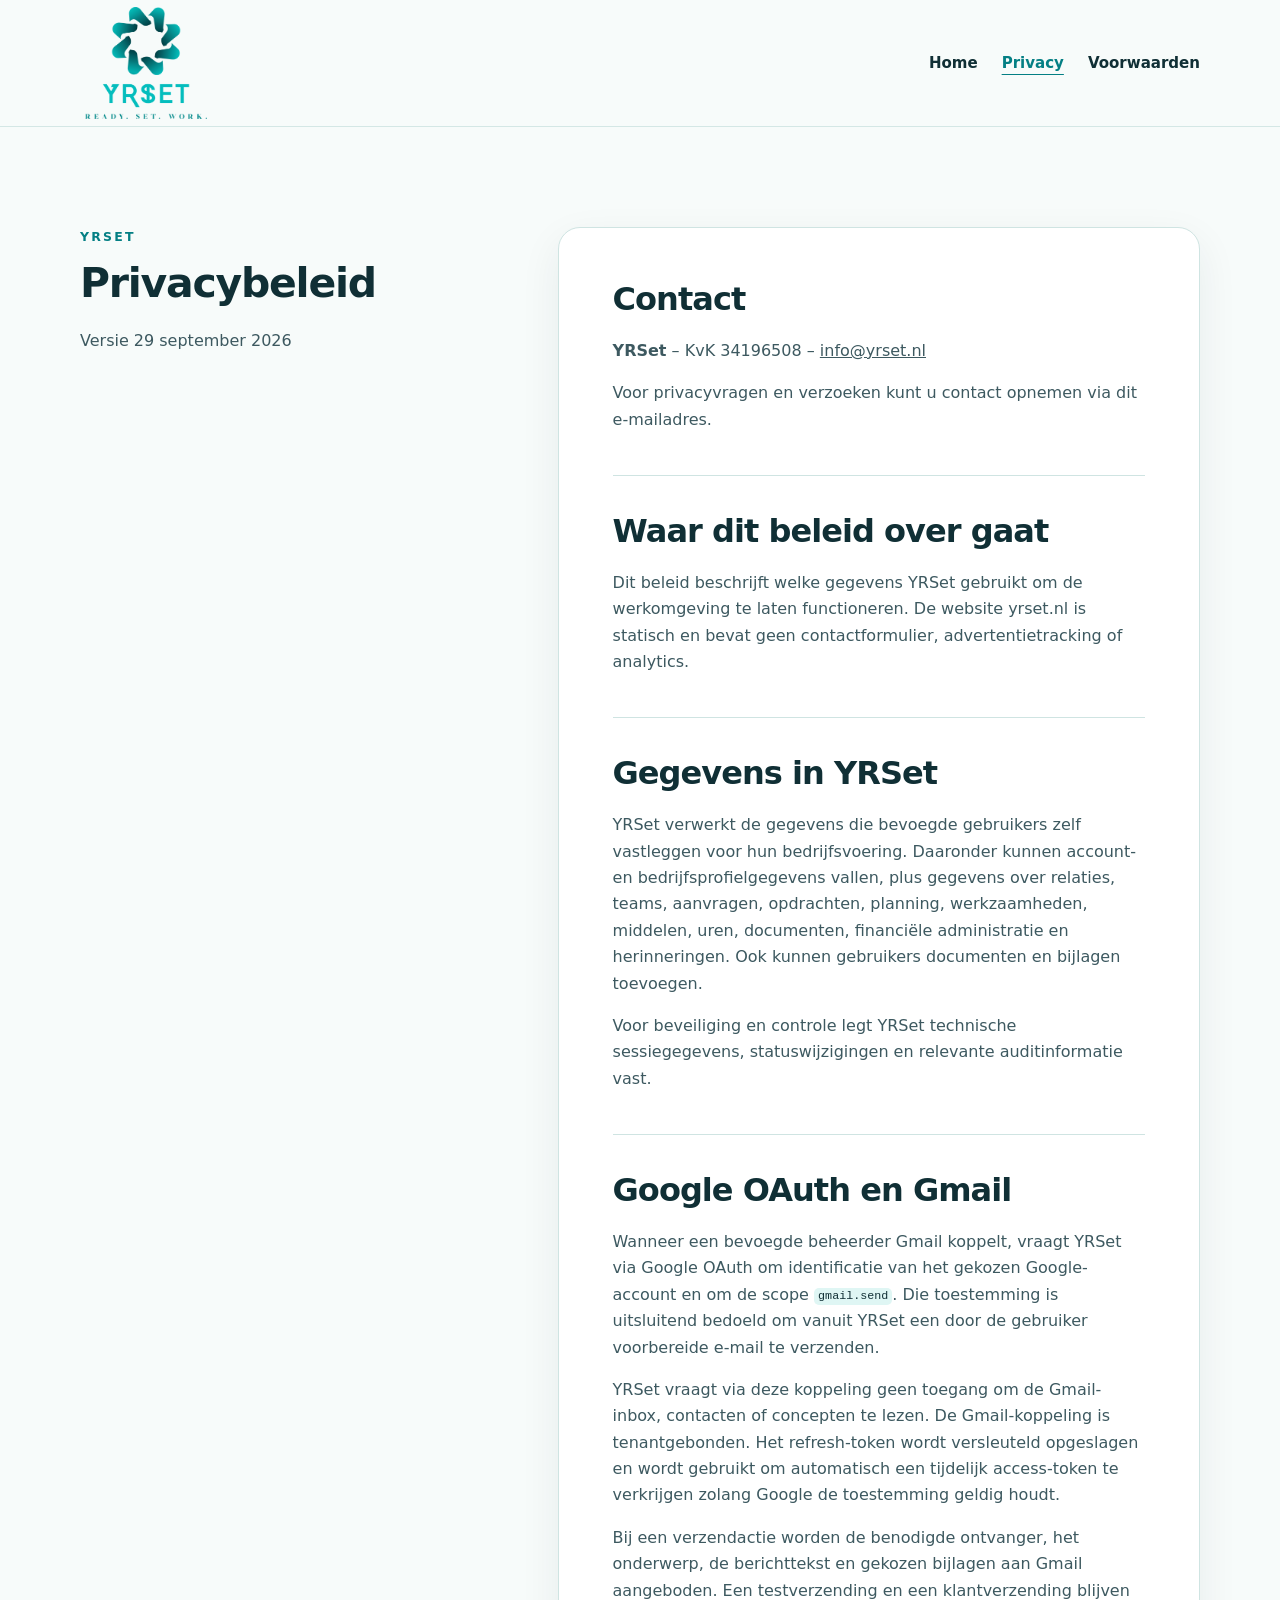
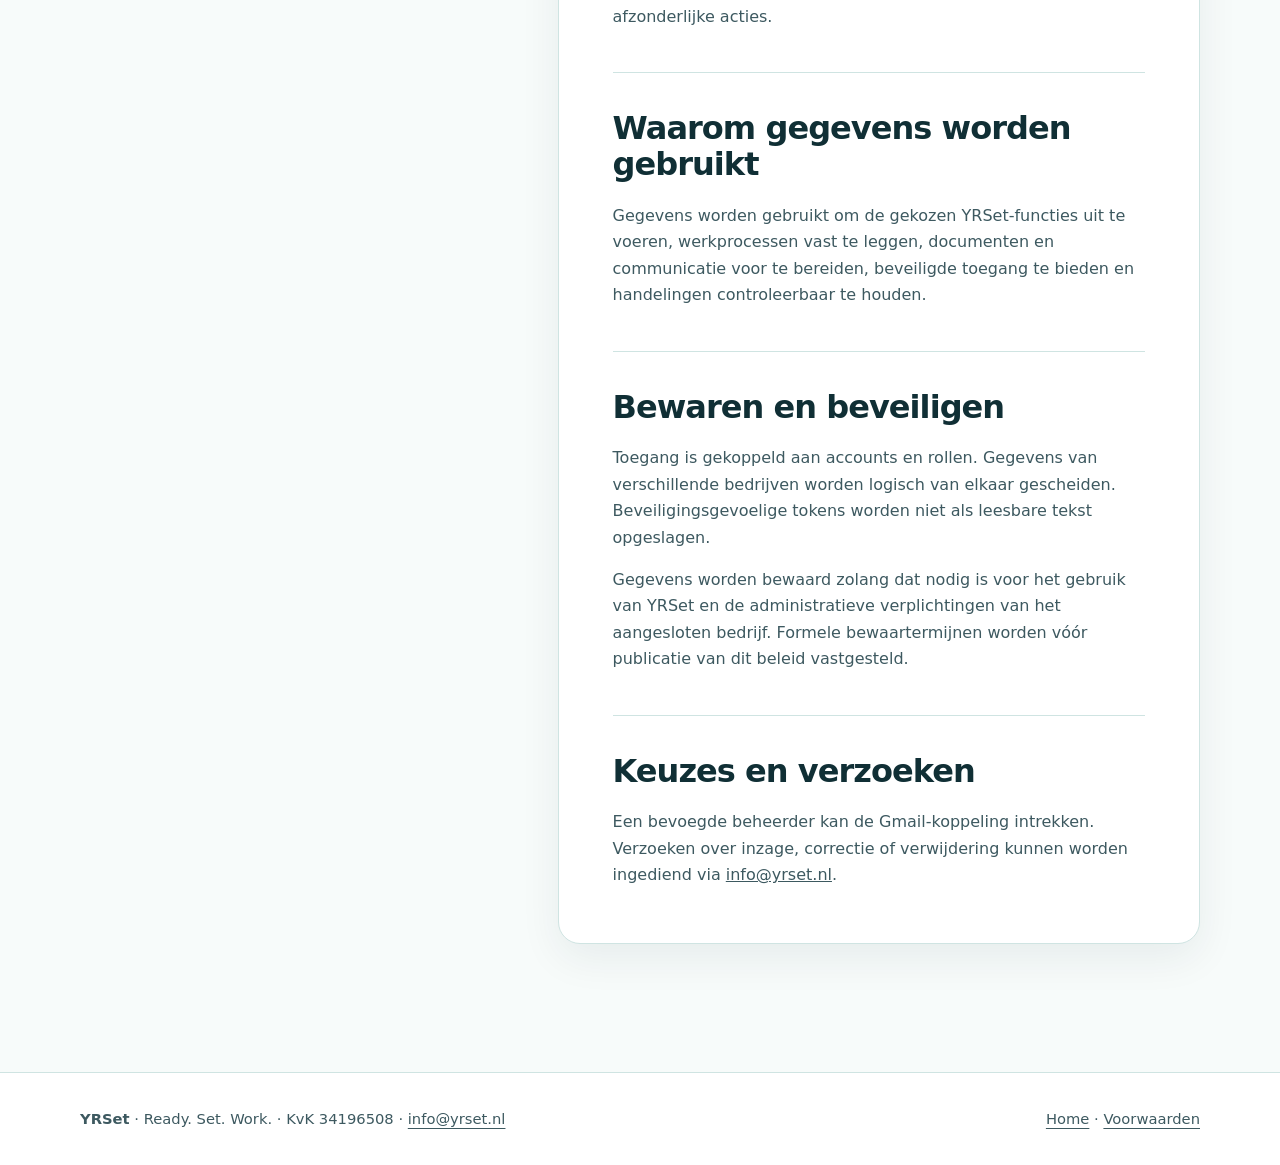
==== privacy/index.html @ c2c54ba5 "Finalize public YRSet branding" ====
<!doctype html>
<html lang="nl">
<head>
  <meta charset="utf-8">
  <meta name="viewport" content="width=device-width, initial-scale=1">
  <meta name="description" content="Privacybeleid voor YRSet, inclusief Google OAuth en Gmail.">
  <title>Privacy · YRSet</title>
  <link rel="stylesheet" href="../style.css?v=20260929-2">
</head>
<body>
  <a class="skip-link" href="#inhoud">Naar de inhoud</a>
  <header class="site-header">
    <div class="shell nav-wrap">
      <a class="brand" href="../" aria-label="YRSet home">
        <img src="../yrset-logo.png?v=20260929-2" alt="YRSet — Ready. Set. Work.">
      </a>
      <nav aria-label="Hoofdnavigatie">
        <a href="../">Home</a>
        <a aria-current="page" href="./">Privacy</a>
        <a href="../voorwaarden/">Voorwaarden</a>
      </nav>
    </div>
  </header>

  <main id="inhoud" class="legal-main">
    <div class="shell legal-layout">
      <aside class="legal-aside">
        <p class="eyebrow">YRSet</p>
        <h1>Privacybeleid</h1>
        <p class="muted">Versie 29 september 2026</p>
      </aside>
      <article class="legal-copy">
        <section>
          <h2>Contact</h2>
          <p><strong>YRSet</strong> – KvK 34196508 – <a href="mailto:info@yrset.nl">info@yrset.nl</a></p>
          <p>Voor privacyvragen en verzoeken kunt u contact opnemen via dit e-mailadres.</p>
        </section>
        <section>
          <h2>Waar dit beleid over gaat</h2>
          <p>Dit beleid beschrijft welke gegevens YRSet gebruikt om de werkomgeving te laten functioneren. De website yrset.nl is statisch en bevat geen contactformulier, advertentietracking of analytics.</p>
        </section>
        <section>
          <h2>Gegevens in YRSet</h2>
          <p>YRSet verwerkt de gegevens die bevoegde gebruikers zelf vastleggen voor hun bedrijfsvoering. Daaronder kunnen account- en bedrijfsprofielgegevens vallen, plus gegevens over relaties, teams, aanvragen, opdrachten, planning, werkzaamheden, middelen, uren, documenten, financiële administratie en herinneringen. Ook kunnen gebruikers documenten en bijlagen toevoegen.</p>
          <p>Voor beveiliging en controle legt YRSet technische sessiegegevens, statuswijzigingen en relevante auditinformatie vast.</p>
        </section>
        <section>
          <h2>Google OAuth en Gmail</h2>
          <p>Wanneer een bevoegde beheerder Gmail koppelt, vraagt YRSet via Google OAuth om identificatie van het gekozen Google-account en om de scope <code>gmail.send</code>. Die toestemming is uitsluitend bedoeld om vanuit YRSet een door de gebruiker voorbereide e-mail te verzenden.</p>
          <p>YRSet vraagt via deze koppeling geen toegang om de Gmail-inbox, contacten of concepten te lezen. De Gmail-koppeling is tenantgebonden. Het refresh-token wordt versleuteld opgeslagen en wordt gebruikt om automatisch een tijdelijk access-token te verkrijgen zolang Google de toestemming geldig houdt.</p>
          <p>Bij een verzendactie worden de benodigde ontvanger, het onderwerp, de berichttekst en gekozen bijlagen aan Gmail aangeboden. Een testverzending en een klantverzending blijven afzonderlijke acties.</p>
        </section>
        <section>
          <h2>Waarom gegevens worden gebruikt</h2>
          <p>Gegevens worden gebruikt om de gekozen YRSet-functies uit te voeren, werkprocessen vast te leggen, documenten en communicatie voor te bereiden, beveiligde toegang te bieden en handelingen controleerbaar te houden.</p>
        </section>
        <section>
          <h2>Bewaren en beveiligen</h2>
          <p>Toegang is gekoppeld aan accounts en rollen. Gegevens van verschillende bedrijven worden logisch van elkaar gescheiden. Beveiligingsgevoelige tokens worden niet als leesbare tekst opgeslagen.</p>
          <p>Gegevens worden bewaard zolang dat nodig is voor het gebruik van YRSet en de administratieve verplichtingen van het aangesloten bedrijf. Formele bewaartermijnen worden vóór publicatie van dit beleid vastgesteld.</p>
        </section>
        <section>
          <h2>Keuzes en verzoeken</h2>
          <p>Een bevoegde beheerder kan de Gmail-koppeling intrekken. Verzoeken over inzage, correctie of verwijdering kunnen worden ingediend via <a href="mailto:info@yrset.nl">info@yrset.nl</a>.</p>
        </section>
      </article>
    </div>
  </main>

  <footer>
    <div class="shell footer-wrap">
      <p><strong>YRSet</strong> · Ready. Set. Work. · KvK 34196508 · <a href="mailto:info@yrset.nl">info@yrset.nl</a></p>
      <p><a href="../">Home</a> · <a href="../voorwaarden/">Voorwaarden</a></p>
    </div>
  </footer>
</body>
</html>
---- style.css ----
:root {
  --ink: #102f35;
  --ink-soft: #3d5960;
  --paper: #f7fbfa;
  --surface: #ffffff;
  --teal: #09aeb2;
  --teal-dark: #047f84;
  --teal-pale: #dff6f4;
  --line: #cfe4e2;
  --shadow: 0 18px 50px rgba(16, 47, 53, 0.12);
  --radius: 22px;
}

* { box-sizing: border-box; }
html { scroll-behavior: smooth; }
body {
  margin: 0;
  color: var(--ink);
  background: var(--paper);
  font-family: Inter, ui-sans-serif, system-ui, -apple-system, BlinkMacSystemFont, "Segoe UI", sans-serif;
  line-height: 1.65;
  overflow-x: clip;
}
a { color: inherit; }
img { display: block; max-width: 100%; }
.shell { width: min(1120px, calc(100% - 40px)); margin: 0 auto; }
.skip-link { position: fixed; left: 16px; top: -80px; z-index: 100; padding: 10px 14px; background: var(--ink); color: #fff; border-radius: 8px; }
.skip-link:focus { top: 16px; }

.site-header { position: sticky; top: 0; z-index: 20; background: rgba(247, 251, 250, 0.94); border-bottom: 1px solid rgba(207, 228, 226, 0.85); backdrop-filter: blur(14px); }
.nav-wrap { min-height: 126px; display: flex; align-items: center; justify-content: space-between; gap: 28px; }
.brand { display: inline-flex; align-items: center; width: 132px; min-width: 132px; padding: 7px 0; text-decoration: none; }
.brand img { width: 100%; height: 112px; object-fit: contain; }
nav { display: flex; align-items: center; gap: 24px; font-size: 0.94rem; font-weight: 700; }
nav a { text-decoration: none; text-underline-offset: 6px; }
nav a:hover, nav a:focus-visible, nav a[aria-current="page"] { color: var(--teal-dark); text-decoration: underline; }

.hero { position: relative; overflow: hidden; padding: clamp(72px, 10vw, 132px) 0; background: linear-gradient(135deg, #eef9f7 0%, #f7fbfa 55%, #dff6f4 100%); }
.hero::after { content: ""; position: absolute; width: 420px; height: 420px; right: -160px; top: -180px; border: 1px solid rgba(9, 174, 178, 0.3); border-radius: 50%; box-shadow: 0 0 0 70px rgba(9, 174, 178, 0.035), 0 0 0 140px rgba(9, 174, 178, 0.025); }
.hero-grid { position: relative; z-index: 1; display: grid; grid-template-columns: minmax(0, 1.2fr) minmax(300px, 0.8fr); align-items: center; gap: clamp(38px, 7vw, 86px); }
.eyebrow { margin: 0 0 14px; color: var(--teal-dark); font-size: 0.78rem; font-weight: 800; letter-spacing: 0.18em; text-transform: uppercase; }
h1, h2, h3 { margin-top: 0; line-height: 1.12; letter-spacing: -0.03em; overflow-wrap: break-word; hyphens: auto; }
h1 { margin-bottom: 24px; font-size: clamp(3rem, 8vw, 6.8rem); }
.hero h1 { margin-bottom: 4px; font-size: clamp(5rem, 12vw, 9rem); letter-spacing: -0.055em; }
.hero-slogan { margin: 0 0 26px; color: var(--teal-dark); font-size: clamp(1.2rem, 2.2vw, 1.7rem); font-weight: 800; letter-spacing: 0.08em; }
h2 { margin-bottom: 20px; font-size: clamp(2rem, 4vw, 3.4rem); }
h3 { margin-bottom: 12px; font-size: 1.35rem; }
.lead { max-width: 700px; margin: 0 0 34px; color: var(--ink-soft); font-size: clamp(1.18rem, 2vw, 1.5rem); }
.button { display: inline-flex; align-items: center; justify-content: center; min-height: 48px; padding: 0 22px; color: #fff; background: var(--ink); border-radius: 999px; font-weight: 800; text-decoration: none; box-shadow: 0 10px 24px rgba(16, 47, 53, 0.16); }
.button:hover, .button:focus-visible { background: var(--teal-dark); }
.hero-card { padding: clamp(28px, 5vw, 44px); background: rgba(255,255,255,0.88); border: 1px solid rgba(255,255,255,0.92); border-radius: var(--radius); box-shadow: var(--shadow); }
.hero-card p:last-child { margin-bottom: 0; color: var(--ink-soft); }
.status-dot { display: block; width: 14px; height: 14px; margin-bottom: 34px; background: var(--teal); border-radius: 50%; box-shadow: 0 0 0 9px var(--teal-pale); }
.card-kicker { margin: 0 0 12px; color: var(--ink); font-weight: 800; font-size: 1.15rem; }

.section { padding: clamp(76px, 10vw, 128px) 0; }
.section-intro { max-width: 760px; margin: -4px 0 42px; color: var(--ink-soft); font-size: 1.16rem; }
.feature-grid { display: grid; grid-template-columns: repeat(3, minmax(0, 1fr)); gap: 20px; }
.feature-card { padding: 30px; background: var(--surface); border: 1px solid var(--line); border-radius: 18px; }
.feature-card p { margin-bottom: 0; color: var(--ink-soft); }
.section-accent { background: var(--ink); color: #fff; }
.section-accent .eyebrow { color: #63e0de; }
.policy-grid { display: grid; grid-template-columns: minmax(0, 1fr) minmax(300px, 0.75fr); gap: clamp(34px, 7vw, 86px); align-items: center; }
.section-accent article p:last-child { color: #bdd0d2; }
.policy-links { display: grid; gap: 12px; }
.policy-link { display: flex; justify-content: space-between; gap: 20px; padding: 20px 22px; border: 1px solid rgba(255,255,255,0.2); border-radius: 14px; font-weight: 800; text-decoration: none; }
.policy-link:hover, .policy-link:focus-visible { border-color: #63e0de; background: rgba(99,224,222,0.08); }
.company-info { padding-top: clamp(58px, 8vw, 92px); padding-bottom: clamp(58px, 8vw, 92px); }
.company-info-card { display: grid; grid-template-columns: minmax(220px, 0.42fr) minmax(0, 1fr); gap: clamp(28px, 6vw, 74px); padding: clamp(28px, 5vw, 52px); background: var(--surface); border: 1px solid var(--line); border-radius: var(--radius); box-shadow: 0 14px 42px rgba(16, 47, 53, 0.07); }
.company-info-card h2 { margin-bottom: 0; }
.company-info-card p { margin-top: 0; color: var(--ink-soft); }
.company-info-card p:last-child { margin-bottom: 0; }
.company-info-card a { color: var(--teal-dark); font-weight: 800; text-underline-offset: 4px; }

.legal-main { padding: clamp(56px, 8vw, 100px) 0 clamp(80px, 10vw, 130px); }
.legal-layout { display: grid; grid-template-columns: minmax(330px, 0.65fr) minmax(0, 1fr); gap: clamp(36px, 5vw, 60px); align-items: start; }
.legal-layout > * { min-width: 0; }
.legal-aside { position: sticky; top: 122px; }
.legal-aside h1 { max-width: 100%; font-size: clamp(2.25rem, 3.2vw, 3.1rem); line-height: 1.04; overflow-wrap: anywhere; }
.legal-title--long span { display: block; }
.muted { color: var(--ink-soft); }
.legal-copy { min-width: 0; padding: clamp(28px, 5vw, 54px); background: var(--surface); border: 1px solid var(--line); border-radius: var(--radius); box-shadow: 0 14px 42px rgba(16, 47, 53, 0.07); }
.legal-copy section + section { margin-top: 42px; padding-top: 38px; border-top: 1px solid var(--line); }
.legal-copy h2 { font-size: clamp(1.45rem, 3vw, 2rem); }
.legal-copy p { color: var(--ink-soft); }
.legal-copy p:last-child { margin-bottom: 0; }
code { padding: 0.12em 0.35em; color: var(--ink); background: var(--teal-pale); border-radius: 5px; font-size: 0.9em; }

footer { padding: 34px 0; color: var(--ink-soft); background: var(--surface); border-top: 1px solid var(--line); }
.footer-wrap { display: flex; justify-content: space-between; gap: 20px; font-size: 0.92rem; }
.footer-wrap > * { min-width: 0; overflow-wrap: anywhere; }
.footer-wrap p { margin: 0; }
.footer-wrap a { text-underline-offset: 4px; }

@media (max-width: 760px) {
  .shell { width: min(1120px, calc(100% - 28px)); }
  .nav-wrap { min-height: 104px; gap: 14px; }
  .brand { width: 106px; min-width: 106px; padding: 5px 0; }
  .brand img { height: 90px; }
  nav { gap: 12px; font-size: 0.82rem; }
  .hero-grid, .feature-grid, .policy-grid, .company-info-card, .legal-layout { grid-template-columns: 1fr; }
  .hero { padding-top: 58px; }
  .hero h1 { font-size: clamp(4.25rem, 20vw, 6rem); }
  .hero-slogan { margin-bottom: 22px; font-size: 1.1rem; }
  .hero-card { padding: 28px; }
  .legal-aside { position: static; }
  .legal-aside h1 { font-size: clamp(2.15rem, 11vw, 3rem); }
  .legal-copy { padding: 25px 20px; }
  .footer-wrap { flex-direction: column; }
}

@media (max-width: 430px) {
  .nav-wrap { align-items: flex-start; padding: 12px 0; }
  nav { flex-wrap: wrap; justify-content: flex-end; row-gap: 4px; }
  nav a:first-child { width: 100%; text-align: right; }
}

@media (prefers-reduced-motion: reduce) {
  html { scroll-behavior: auto; }
}
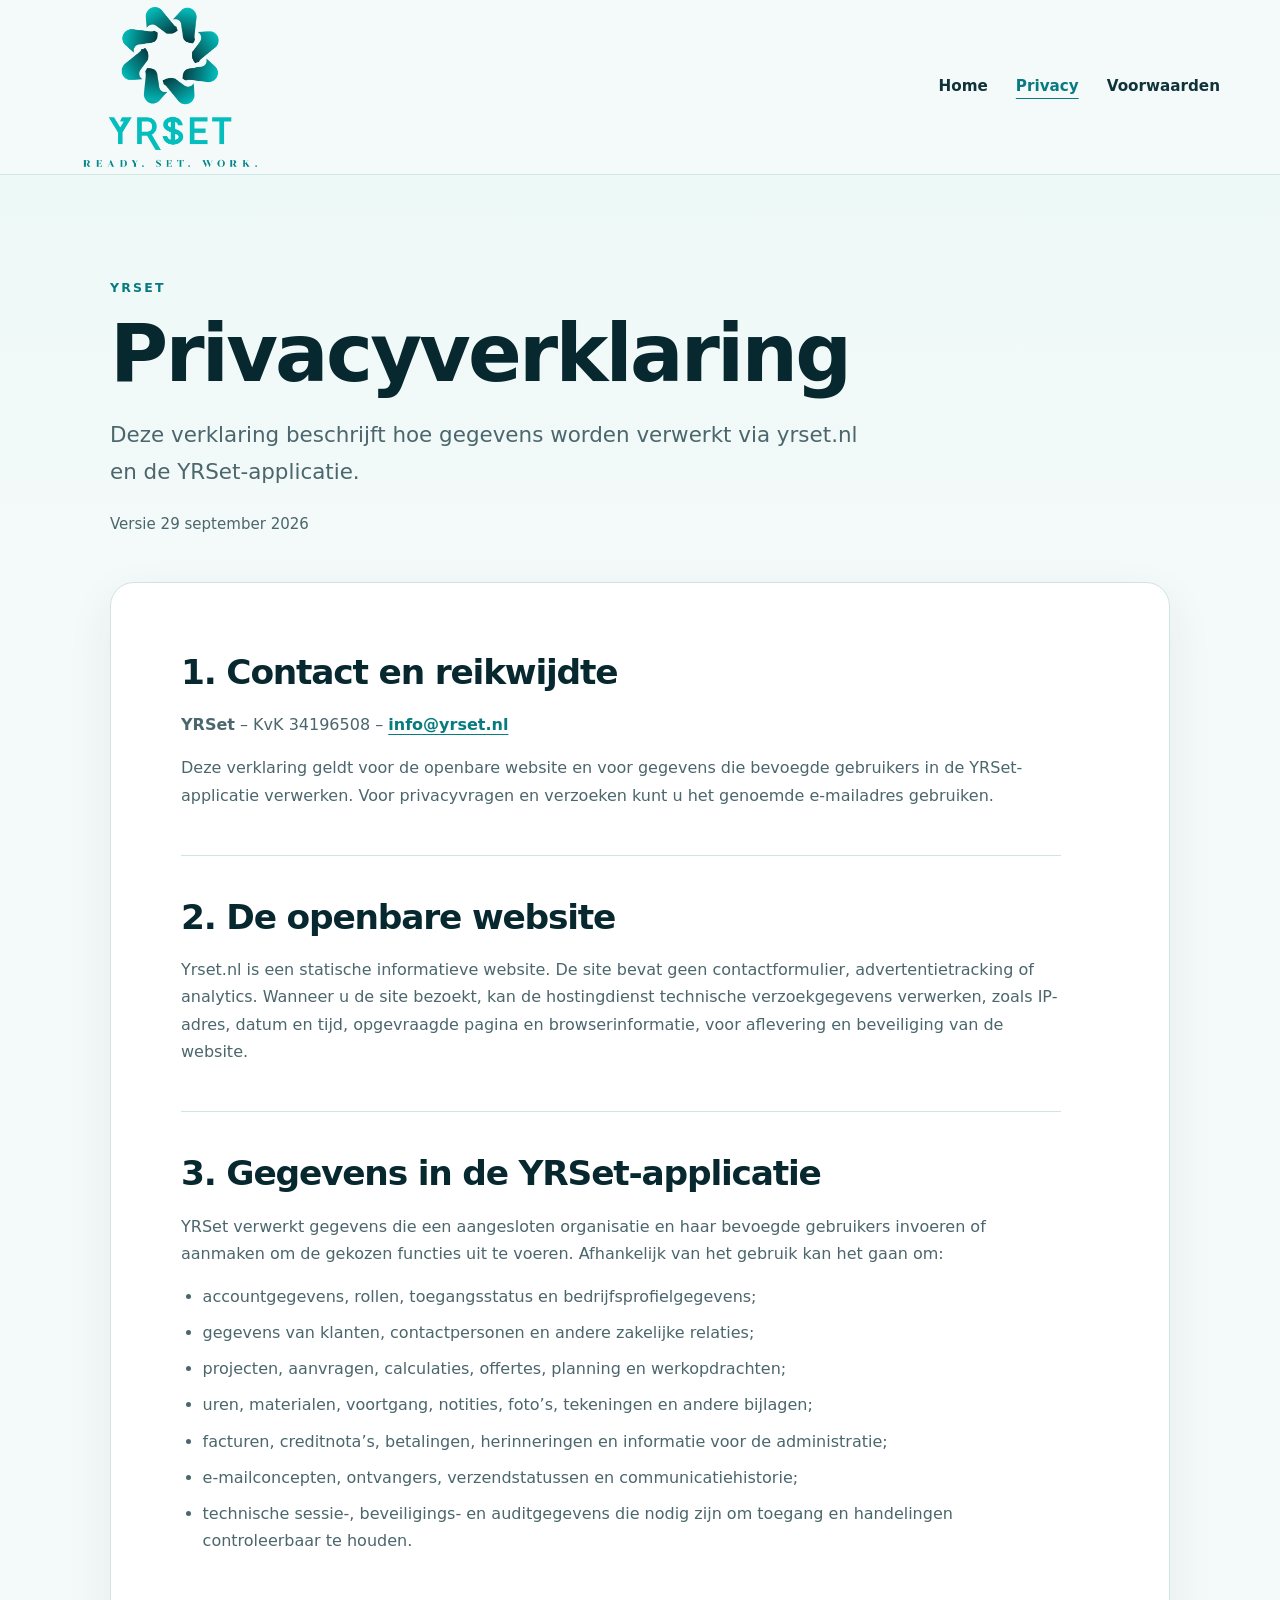
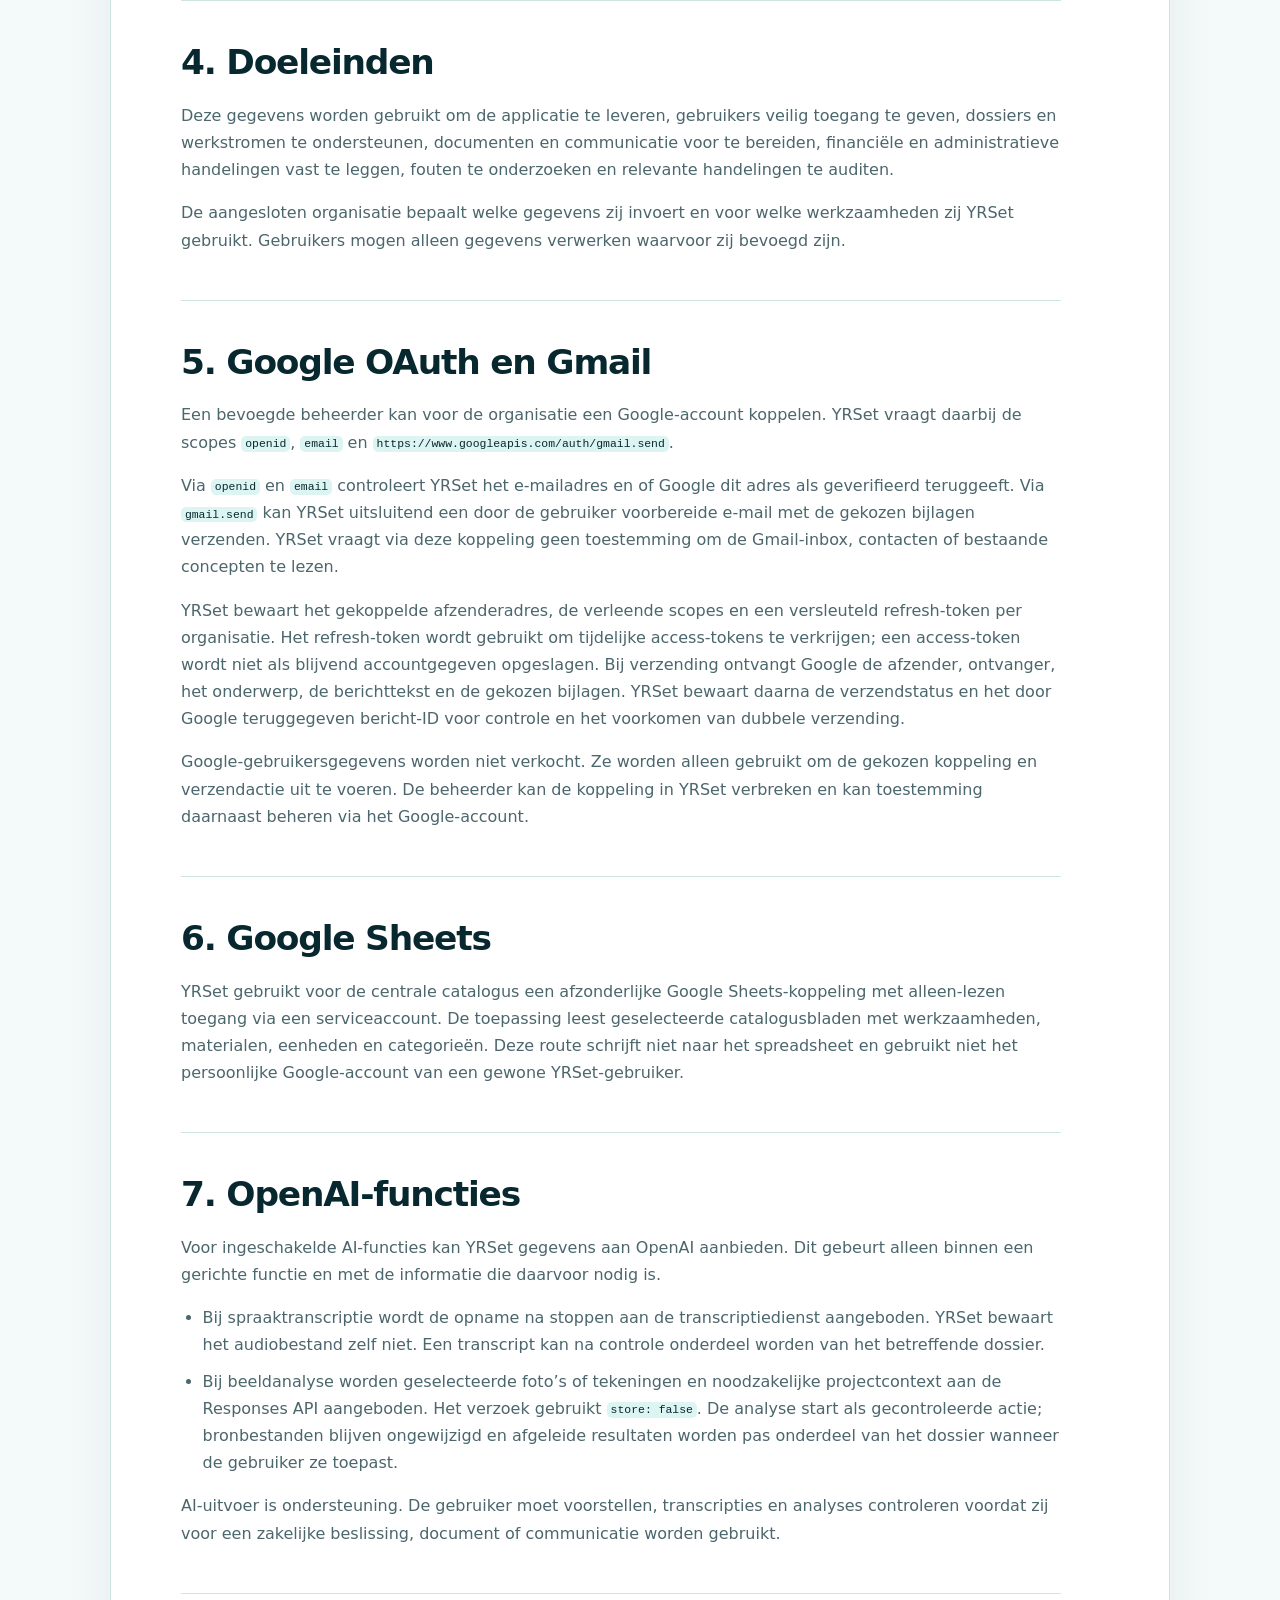
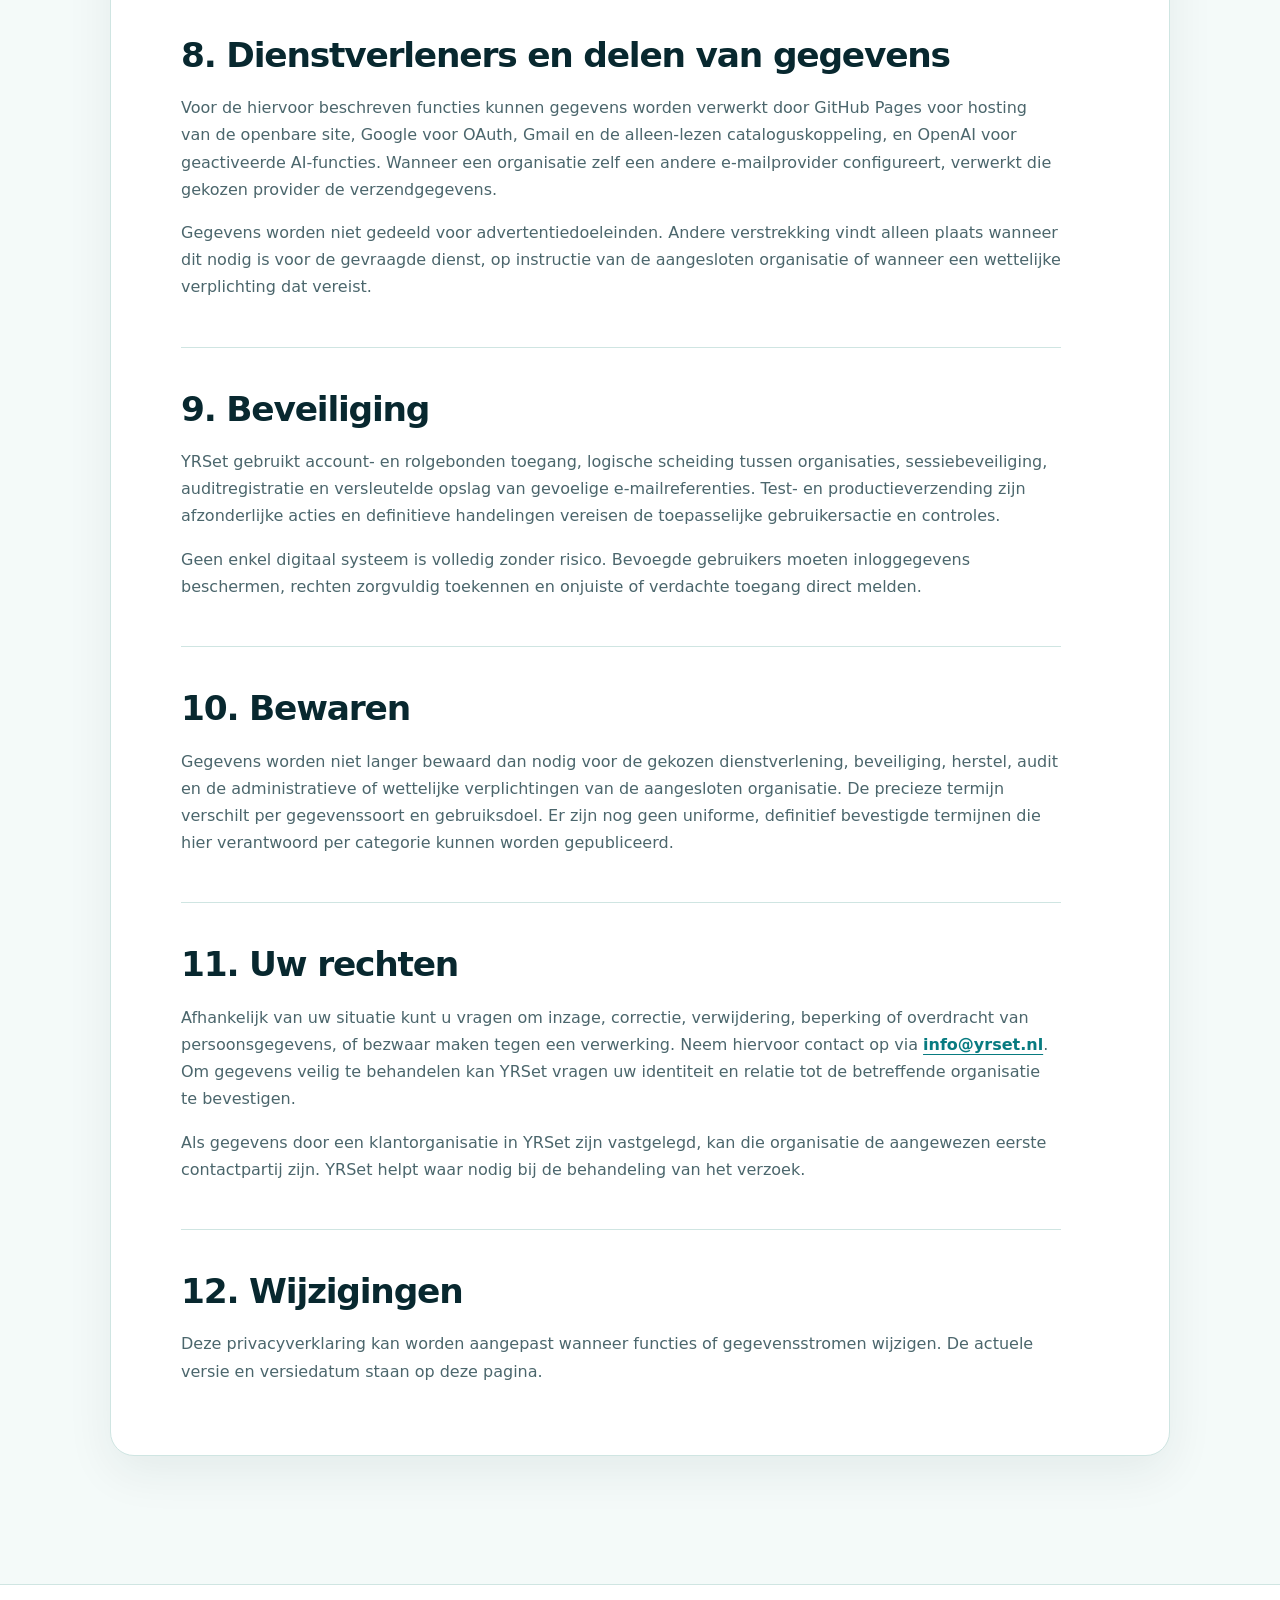
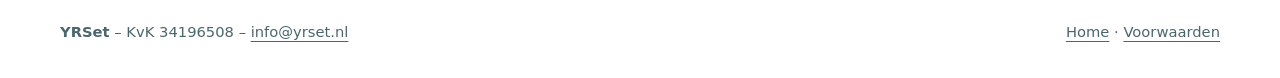
==== commit 500ab3b1: "Rebuild public YRSet website" ====
--- a/privacy/index.html
+++ b/privacy/index.html
@@ -3,16 +3,16 @@
 <head>
   <meta charset="utf-8">
   <meta name="viewport" content="width=device-width, initial-scale=1">
-  <meta name="description" content="Privacybeleid voor YRSet, inclusief Google OAuth en Gmail.">
-  <title>Privacy · YRSet</title>
-  <link rel="stylesheet" href="../style.css?v=20260929-2">
+  <meta name="description" content="Privacyverklaring voor de website en applicatie van YRSet.">
+  <title>Privacyverklaring · YRSet</title>
+  <link rel="stylesheet" href="../style.css?v=20260929-3">
 </head>
 <body>
   <a class="skip-link" href="#inhoud">Naar de inhoud</a>
   <header class="site-header">
     <div class="shell nav-wrap">
       <a class="brand" href="../" aria-label="YRSet home">
-        <img src="../yrset-logo.png?v=20260929-2" alt="YRSet — Ready. Set. Work.">
+        <img src="../yrset-logo.png?v=20260929-3" alt="YRSet — Ready. Set. Work.">
       </a>
       <nav aria-label="Hoofdnavigatie">
         <a href="../">Home</a>
@@ -22,54 +22,104 @@
     </div>
   </header>
 
-  <main id="inhoud" class="legal-main">
-    <div class="shell legal-layout">
-      <aside class="legal-aside">
+  <main id="inhoud" class="document-main">
+    <header class="document-hero">
+      <div class="content-shell">
         <p class="eyebrow">YRSet</p>
-        <h1>Privacybeleid</h1>
-        <p class="muted">Versie 29 september 2026</p>
-      </aside>
-      <article class="legal-copy">
-        <section>
-          <h2>Contact</h2>
-          <p><strong>YRSet</strong> – KvK 34196508 – <a href="mailto:info@yrset.nl">info@yrset.nl</a></p>
-          <p>Voor privacyvragen en verzoeken kunt u contact opnemen via dit e-mailadres.</p>
-        </section>
-        <section>
-          <h2>Waar dit beleid over gaat</h2>
-          <p>Dit beleid beschrijft welke gegevens YRSet gebruikt om de werkomgeving te laten functioneren. De website yrset.nl is statisch en bevat geen contactformulier, advertentietracking of analytics.</p>
-        </section>
-        <section>
-          <h2>Gegevens in YRSet</h2>
-          <p>YRSet verwerkt de gegevens die bevoegde gebruikers zelf vastleggen voor hun bedrijfsvoering. Daaronder kunnen account- en bedrijfsprofielgegevens vallen, plus gegevens over relaties, teams, aanvragen, opdrachten, planning, werkzaamheden, middelen, uren, documenten, financiële administratie en herinneringen. Ook kunnen gebruikers documenten en bijlagen toevoegen.</p>
-          <p>Voor beveiliging en controle legt YRSet technische sessiegegevens, statuswijzigingen en relevante auditinformatie vast.</p>
-        </section>
-        <section>
-          <h2>Google OAuth en Gmail</h2>
-          <p>Wanneer een bevoegde beheerder Gmail koppelt, vraagt YRSet via Google OAuth om identificatie van het gekozen Google-account en om de scope <code>gmail.send</code>. Die toestemming is uitsluitend bedoeld om vanuit YRSet een door de gebruiker voorbereide e-mail te verzenden.</p>
-          <p>YRSet vraagt via deze koppeling geen toegang om de Gmail-inbox, contacten of concepten te lezen. De Gmail-koppeling is tenantgebonden. Het refresh-token wordt versleuteld opgeslagen en wordt gebruikt om automatisch een tijdelijk access-token te verkrijgen zolang Google de toestemming geldig houdt.</p>
-          <p>Bij een verzendactie worden de benodigde ontvanger, het onderwerp, de berichttekst en gekozen bijlagen aan Gmail aangeboden. Een testverzending en een klantverzending blijven afzonderlijke acties.</p>
-        </section>
-        <section>
-          <h2>Waarom gegevens worden gebruikt</h2>
-          <p>Gegevens worden gebruikt om de gekozen YRSet-functies uit te voeren, werkprocessen vast te leggen, documenten en communicatie voor te bereiden, beveiligde toegang te bieden en handelingen controleerbaar te houden.</p>
-        </section>
-        <section>
-          <h2>Bewaren en beveiligen</h2>
-          <p>Toegang is gekoppeld aan accounts en rollen. Gegevens van verschillende bedrijven worden logisch van elkaar gescheiden. Beveiligingsgevoelige tokens worden niet als leesbare tekst opgeslagen.</p>
-          <p>Gegevens worden bewaard zolang dat nodig is voor het gebruik van YRSet en de administratieve verplichtingen van het aangesloten bedrijf. Formele bewaartermijnen worden vóór publicatie van dit beleid vastgesteld.</p>
-        </section>
-        <section>
-          <h2>Keuzes en verzoeken</h2>
-          <p>Een bevoegde beheerder kan de Gmail-koppeling intrekken. Verzoeken over inzage, correctie of verwijdering kunnen worden ingediend via <a href="mailto:info@yrset.nl">info@yrset.nl</a>.</p>
-        </section>
-      </article>
-    </div>
+        <h1>Privacyverklaring</h1>
+        <p class="document-lead">Deze verklaring beschrijft hoe gegevens worden verwerkt via yrset.nl en de YRSet-applicatie.</p>
+        <p class="document-meta">Versie 29 september 2026</p>
+      </div>
+    </header>
+
+    <article class="content-shell document-card">
+      <section>
+        <h2>1. Contact en reikwijdte</h2>
+        <p><strong>YRSet</strong> – KvK 34196508 – <a href="mailto:info@yrset.nl">info@yrset.nl</a></p>
+        <p>Deze verklaring geldt voor de openbare website en voor gegevens die bevoegde gebruikers in de YRSet-applicatie verwerken. Voor privacyvragen en verzoeken kunt u het genoemde e-mailadres gebruiken.</p>
+      </section>
+
+      <section>
+        <h2>2. De openbare website</h2>
+        <p>Yrset.nl is een statische informatieve website. De site bevat geen contactformulier, advertentietracking of analytics. Wanneer u de site bezoekt, kan de hostingdienst technische verzoekgegevens verwerken, zoals IP-adres, datum en tijd, opgevraagde pagina en browserinformatie, voor aflevering en beveiliging van de website.</p>
+      </section>
+
+      <section>
+        <h2>3. Gegevens in de YRSet-applicatie</h2>
+        <p>YRSet verwerkt gegevens die een aangesloten organisatie en haar bevoegde gebruikers invoeren of aanmaken om de gekozen functies uit te voeren. Afhankelijk van het gebruik kan het gaan om:</p>
+        <ul>
+          <li>accountgegevens, rollen, toegangsstatus en bedrijfsprofielgegevens;</li>
+          <li>gegevens van klanten, contactpersonen en andere zakelijke relaties;</li>
+          <li>projecten, aanvragen, calculaties, offertes, planning en werkopdrachten;</li>
+          <li>uren, materialen, voortgang, notities, foto’s, tekeningen en andere bijlagen;</li>
+          <li>facturen, creditnota’s, betalingen, herinneringen en informatie voor de administratie;</li>
+          <li>e-mailconcepten, ontvangers, verzendstatussen en communicatiehistorie;</li>
+          <li>technische sessie-, beveiligings- en auditgegevens die nodig zijn om toegang en handelingen controleerbaar te houden.</li>
+        </ul>
+      </section>
+
+      <section>
+        <h2>4. Doeleinden</h2>
+        <p>Deze gegevens worden gebruikt om de applicatie te leveren, gebruikers veilig toegang te geven, dossiers en werkstromen te ondersteunen, documenten en communicatie voor te bereiden, financiële en administratieve handelingen vast te leggen, fouten te onderzoeken en relevante handelingen te auditen.</p>
+        <p>De aangesloten organisatie bepaalt welke gegevens zij invoert en voor welke werkzaamheden zij YRSet gebruikt. Gebruikers mogen alleen gegevens verwerken waarvoor zij bevoegd zijn.</p>
+      </section>
+
+      <section>
+        <h2>5. Google OAuth en Gmail</h2>
+        <p>Een bevoegde beheerder kan voor de organisatie een Google-account koppelen. YRSet vraagt daarbij de scopes <code>openid</code>, <code>email</code> en <code>https://www.googleapis.com/auth/gmail.send</code>.</p>
+        <p>Via <code>openid</code> en <code>email</code> controleert YRSet het e-mailadres en of Google dit adres als geverifieerd teruggeeft. Via <code>gmail.send</code> kan YRSet uitsluitend een door de gebruiker voorbereide e-mail met de gekozen bijlagen verzenden. YRSet vraagt via deze koppeling geen toestemming om de Gmail-inbox, contacten of bestaande concepten te lezen.</p>
+        <p>YRSet bewaart het gekoppelde afzenderadres, de verleende scopes en een versleuteld refresh-token per organisatie. Het refresh-token wordt gebruikt om tijdelijke access-tokens te verkrijgen; een access-token wordt niet als blijvend accountgegeven opgeslagen. Bij verzending ontvangt Google de afzender, ontvanger, het onderwerp, de berichttekst en de gekozen bijlagen. YRSet bewaart daarna de verzendstatus en het door Google teruggegeven bericht-ID voor controle en het voorkomen van dubbele verzending.</p>
+        <p>Google-gebruikersgegevens worden niet verkocht. Ze worden alleen gebruikt om de gekozen koppeling en verzendactie uit te voeren. De beheerder kan de koppeling in YRSet verbreken en kan toestemming daarnaast beheren via het Google-account.</p>
+      </section>
+
+      <section>
+        <h2>6. Google Sheets</h2>
+        <p>YRSet gebruikt voor de centrale catalogus een afzonderlijke Google Sheets-koppeling met alleen-lezen toegang via een serviceaccount. De toepassing leest geselecteerde catalogusbladen met werkzaamheden, materialen, eenheden en categorieën. Deze route schrijft niet naar het spreadsheet en gebruikt niet het persoonlijke Google-account van een gewone YRSet-gebruiker.</p>
+      </section>
+
+      <section>
+        <h2>7. OpenAI-functies</h2>
+        <p>Voor ingeschakelde AI-functies kan YRSet gegevens aan OpenAI aanbieden. Dit gebeurt alleen binnen een gerichte functie en met de informatie die daarvoor nodig is.</p>
+        <ul>
+          <li>Bij spraaktranscriptie wordt de opname na stoppen aan de transcriptiedienst aangeboden. YRSet bewaart het audiobestand zelf niet. Een transcript kan na controle onderdeel worden van het betreffende dossier.</li>
+          <li>Bij beeldanalyse worden geselecteerde foto’s of tekeningen en noodzakelijke projectcontext aan de Responses API aangeboden. Het verzoek gebruikt <code>store: false</code>. De analyse start als gecontroleerde actie; bronbestanden blijven ongewijzigd en afgeleide resultaten worden pas onderdeel van het dossier wanneer de gebruiker ze toepast.</li>
+        </ul>
+        <p>AI-uitvoer is ondersteuning. De gebruiker moet voorstellen, transcripties en analyses controleren voordat zij voor een zakelijke beslissing, document of communicatie worden gebruikt.</p>
+      </section>
+
+      <section>
+        <h2>8. Dienstverleners en delen van gegevens</h2>
+        <p>Voor de hiervoor beschreven functies kunnen gegevens worden verwerkt door GitHub Pages voor hosting van de openbare site, Google voor OAuth, Gmail en de alleen-lezen cataloguskoppeling, en OpenAI voor geactiveerde AI-functies. Wanneer een organisatie zelf een andere e-mailprovider configureert, verwerkt die gekozen provider de verzendgegevens.</p>
+        <p>Gegevens worden niet gedeeld voor advertentiedoeleinden. Andere verstrekking vindt alleen plaats wanneer dit nodig is voor de gevraagde dienst, op instructie van de aangesloten organisatie of wanneer een wettelijke verplichting dat vereist.</p>
+      </section>
+
+      <section>
+        <h2>9. Beveiliging</h2>
+        <p>YRSet gebruikt account- en rolgebonden toegang, logische scheiding tussen organisaties, sessiebeveiliging, auditregistratie en versleutelde opslag van gevoelige e-mailreferenties. Test- en productieverzending zijn afzonderlijke acties en definitieve handelingen vereisen de toepasselijke gebruikersactie en controles.</p>
+        <p>Geen enkel digitaal systeem is volledig zonder risico. Bevoegde gebruikers moeten inloggegevens beschermen, rechten zorgvuldig toekennen en onjuiste of verdachte toegang direct melden.</p>
+      </section>
+
+      <section>
+        <h2>10. Bewaren</h2>
+        <p>Gegevens worden niet langer bewaard dan nodig voor de gekozen dienstverlening, beveiliging, herstel, audit en de administratieve of wettelijke verplichtingen van de aangesloten organisatie. De precieze termijn verschilt per gegevenssoort en gebruiksdoel. Er zijn nog geen uniforme, definitief bevestigde termijnen die hier verantwoord per categorie kunnen worden gepubliceerd.</p>
+      </section>
+
+      <section>
+        <h2>11. Uw rechten</h2>
+        <p>Afhankelijk van uw situatie kunt u vragen om inzage, correctie, verwijdering, beperking of overdracht van persoonsgegevens, of bezwaar maken tegen een verwerking. Neem hiervoor contact op via <a href="mailto:info@yrset.nl">info@yrset.nl</a>. Om gegevens veilig te behandelen kan YRSet vragen uw identiteit en relatie tot de betreffende organisatie te bevestigen.</p>
+        <p>Als gegevens door een klantorganisatie in YRSet zijn vastgelegd, kan die organisatie de aangewezen eerste contactpartij zijn. YRSet helpt waar nodig bij de behandeling van het verzoek.</p>
+      </section>
+
+      <section>
+        <h2>12. Wijzigingen</h2>
+        <p>Deze privacyverklaring kan worden aangepast wanneer functies of gegevensstromen wijzigen. De actuele versie en versiedatum staan op deze pagina.</p>
+      </section>
+    </article>
   </main>
 
   <footer>
     <div class="shell footer-wrap">
-      <p><strong>YRSet</strong> · Ready. Set. Work. · KvK 34196508 · <a href="mailto:info@yrset.nl">info@yrset.nl</a></p>
+      <p><strong>YRSet</strong> – KvK 34196508 – <a href="mailto:info@yrset.nl">info@yrset.nl</a></p>
       <p><a href="../">Home</a> · <a href="../voorwaarden/">Voorwaarden</a></p>
     </div>
   </footer>
--- a/style.css
+++ b/style.css
@@ -1,14 +1,16 @@
 :root {
-  --ink: #102f35;
-  --ink-soft: #3d5960;
-  --paper: #f7fbfa;
+  --ink: #10333a;
+  --ink-deep: #08282f;
+  --ink-soft: #4b666c;
+  --paper: #f4faf9;
   --surface: #ffffff;
-  --teal: #09aeb2;
-  --teal-dark: #047f84;
-  --teal-pale: #dff6f4;
-  --line: #cfe4e2;
-  --shadow: 0 18px 50px rgba(16, 47, 53, 0.12);
-  --radius: 22px;
+  --teal: #08aeb1;
+  --teal-dark: #087b80;
+  --teal-pale: #dcf5f2;
+  --aqua: #79ded8;
+  --line: #cfe5e2;
+  --shadow: 0 22px 60px rgba(8, 40, 47, 0.11);
+  --radius: 24px;
 }
 
 * { box-sizing: border-box; }
@@ -18,101 +20,118 @@
   color: var(--ink);
   background: var(--paper);
   font-family: Inter, ui-sans-serif, system-ui, -apple-system, BlinkMacSystemFont, "Segoe UI", sans-serif;
-  line-height: 1.65;
+  line-height: 1.7;
   overflow-x: clip;
 }
 a { color: inherit; }
 img { display: block; max-width: 100%; }
-.shell { width: min(1120px, calc(100% - 40px)); margin: 0 auto; }
-.skip-link { position: fixed; left: 16px; top: -80px; z-index: 100; padding: 10px 14px; background: var(--ink); color: #fff; border-radius: 8px; }
+.shell { width: min(1160px, calc(100% - 48px)); margin: 0 auto; }
+.content-shell { width: min(1060px, calc(100% - 48px)); margin: 0 auto; }
+.skip-link { position: fixed; left: 16px; top: -90px; z-index: 100; padding: 10px 14px; color: #fff; background: var(--ink-deep); border-radius: 8px; }
 .skip-link:focus { top: 16px; }
 
-.site-header { position: sticky; top: 0; z-index: 20; background: rgba(247, 251, 250, 0.94); border-bottom: 1px solid rgba(207, 228, 226, 0.85); backdrop-filter: blur(14px); }
-.nav-wrap { min-height: 126px; display: flex; align-items: center; justify-content: space-between; gap: 28px; }
-.brand { display: inline-flex; align-items: center; width: 132px; min-width: 132px; padding: 7px 0; text-decoration: none; }
-.brand img { width: 100%; height: 112px; object-fit: contain; }
-nav { display: flex; align-items: center; gap: 24px; font-size: 0.94rem; font-weight: 700; }
-nav a { text-decoration: none; text-underline-offset: 6px; }
+.site-header { position: sticky; top: 0; z-index: 20; background: rgba(244, 250, 249, 0.95); border-bottom: 1px solid rgba(207, 229, 226, 0.9); backdrop-filter: blur(16px); }
+.nav-wrap { min-height: 174px; display: flex; align-items: center; justify-content: space-between; gap: 36px; }
+.brand { display: inline-flex; align-items: center; width: 220px; min-width: 220px; padding: 6px 0; text-decoration: none; }
+.brand img { width: 100%; height: 160px; object-fit: contain; }
+nav { display: flex; align-items: center; gap: 28px; font-size: 0.95rem; font-weight: 750; }
+nav a { text-decoration: none; text-underline-offset: 7px; }
 nav a:hover, nav a:focus-visible, nav a[aria-current="page"] { color: var(--teal-dark); text-decoration: underline; }
 
-.hero { position: relative; overflow: hidden; padding: clamp(72px, 10vw, 132px) 0; background: linear-gradient(135deg, #eef9f7 0%, #f7fbfa 55%, #dff6f4 100%); }
-.hero::after { content: ""; position: absolute; width: 420px; height: 420px; right: -160px; top: -180px; border: 1px solid rgba(9, 174, 178, 0.3); border-radius: 50%; box-shadow: 0 0 0 70px rgba(9, 174, 178, 0.035), 0 0 0 140px rgba(9, 174, 178, 0.025); }
-.hero-grid { position: relative; z-index: 1; display: grid; grid-template-columns: minmax(0, 1.2fr) minmax(300px, 0.8fr); align-items: center; gap: clamp(38px, 7vw, 86px); }
-.eyebrow { margin: 0 0 14px; color: var(--teal-dark); font-size: 0.78rem; font-weight: 800; letter-spacing: 0.18em; text-transform: uppercase; }
-h1, h2, h3 { margin-top: 0; line-height: 1.12; letter-spacing: -0.03em; overflow-wrap: break-word; hyphens: auto; }
-h1 { margin-bottom: 24px; font-size: clamp(3rem, 8vw, 6.8rem); }
-.hero h1 { margin-bottom: 4px; font-size: clamp(5rem, 12vw, 9rem); letter-spacing: -0.055em; }
-.hero-slogan { margin: 0 0 26px; color: var(--teal-dark); font-size: clamp(1.2rem, 2.2vw, 1.7rem); font-weight: 800; letter-spacing: 0.08em; }
-h2 { margin-bottom: 20px; font-size: clamp(2rem, 4vw, 3.4rem); }
-h3 { margin-bottom: 12px; font-size: 1.35rem; }
-.lead { max-width: 700px; margin: 0 0 34px; color: var(--ink-soft); font-size: clamp(1.18rem, 2vw, 1.5rem); }
-.button { display: inline-flex; align-items: center; justify-content: center; min-height: 48px; padding: 0 22px; color: #fff; background: var(--ink); border-radius: 999px; font-weight: 800; text-decoration: none; box-shadow: 0 10px 24px rgba(16, 47, 53, 0.16); }
+.eyebrow { margin: 0 0 14px; color: var(--teal-dark); font-size: 0.78rem; font-weight: 850; letter-spacing: 0.18em; text-transform: uppercase; }
+h1, h2, h3 { margin-top: 0; color: var(--ink-deep); line-height: 1.12; letter-spacing: -0.035em; overflow-wrap: break-word; }
+h1 { font-size: clamp(2.9rem, 6vw, 5.7rem); }
+h2 { margin-bottom: 20px; font-size: clamp(2rem, 4vw, 3.45rem); }
+h3 { margin-bottom: 10px; font-size: 1.28rem; }
+p, li { overflow-wrap: break-word; }
+
+.hero { position: relative; padding: clamp(78px, 10vw, 138px) 0; overflow: hidden; background: linear-gradient(138deg, #edf9f7 0%, #f9fcfb 58%, #d8f2ef 100%); }
+.hero::before { content: ""; position: absolute; inset: auto -100px -230px auto; width: 540px; height: 540px; border: 1px solid rgba(8, 174, 177, 0.2); border-radius: 50%; box-shadow: 0 0 0 76px rgba(8,174,177,0.035), 0 0 0 152px rgba(8,174,177,0.022); }
+.hero-layout { position: relative; z-index: 1; display: grid; grid-template-columns: minmax(0, 1.12fr) minmax(330px, 0.72fr); align-items: center; gap: clamp(50px, 8vw, 104px); }
+.hero-copy { min-width: 0; }
+.hero-brand { margin: 0; color: var(--teal-dark); font-size: clamp(2.7rem, 5.5vw, 4.9rem); font-weight: 850; letter-spacing: -0.055em; line-height: 0.95; }
+.hero-slogan { margin: 12px 0 34px; color: var(--teal-dark); font-size: clamp(1rem, 1.8vw, 1.35rem); font-weight: 800; letter-spacing: 0.1em; }
+.hero h1 { max-width: 800px; margin-bottom: 28px; font-size: clamp(2.65rem, 5.5vw, 5.25rem); }
+.lead { max-width: 760px; margin: 0 0 36px; color: var(--ink-soft); font-size: clamp(1.15rem, 2vw, 1.42rem); }
+.button { display: inline-flex; align-items: center; justify-content: center; min-height: 50px; padding: 0 24px; color: #fff; background: var(--ink-deep); border-radius: 999px; font-weight: 800; text-decoration: none; box-shadow: 0 12px 28px rgba(8, 40, 47, 0.16); }
 .button:hover, .button:focus-visible { background: var(--teal-dark); }
-.hero-card { padding: clamp(28px, 5vw, 44px); background: rgba(255,255,255,0.88); border: 1px solid rgba(255,255,255,0.92); border-radius: var(--radius); box-shadow: var(--shadow); }
-.hero-card p:last-child { margin-bottom: 0; color: var(--ink-soft); }
-.status-dot { display: block; width: 14px; height: 14px; margin-bottom: 34px; background: var(--teal); border-radius: 50%; box-shadow: 0 0 0 9px var(--teal-pale); }
-.card-kicker { margin: 0 0 12px; color: var(--ink); font-weight: 800; font-size: 1.15rem; }
+.hero-flow { padding: clamp(28px, 4vw, 42px); background: rgba(255,255,255,0.86); border: 1px solid rgba(255,255,255,0.95); border-radius: var(--radius); box-shadow: var(--shadow); }
+.hero-flow ol { display: grid; gap: 0; margin: 0; padding: 0; list-style: none; }
+.hero-flow li { display: grid; grid-template-columns: 42px 1fr; align-items: center; gap: 14px; padding: 18px 0; color: var(--ink); font-weight: 750; border-top: 1px solid var(--line); }
+.hero-flow li:first-child { border-top: 0; }
+.hero-flow li span { display: grid; width: 34px; height: 34px; place-items: center; color: var(--teal-dark); background: var(--teal-pale); border-radius: 50%; font-size: 0.74rem; }
 
-.section { padding: clamp(76px, 10vw, 128px) 0; }
-.section-intro { max-width: 760px; margin: -4px 0 42px; color: var(--ink-soft); font-size: 1.16rem; }
-.feature-grid { display: grid; grid-template-columns: repeat(3, minmax(0, 1fr)); gap: 20px; }
-.feature-card { padding: 30px; background: var(--surface); border: 1px solid var(--line); border-radius: 18px; }
-.feature-card p { margin-bottom: 0; color: var(--ink-soft); }
-.section-accent { background: var(--ink); color: #fff; }
-.section-accent .eyebrow { color: #63e0de; }
-.policy-grid { display: grid; grid-template-columns: minmax(0, 1fr) minmax(300px, 0.75fr); gap: clamp(34px, 7vw, 86px); align-items: center; }
-.section-accent article p:last-child { color: #bdd0d2; }
-.policy-links { display: grid; gap: 12px; }
-.policy-link { display: flex; justify-content: space-between; gap: 20px; padding: 20px 22px; border: 1px solid rgba(255,255,255,0.2); border-radius: 14px; font-weight: 800; text-decoration: none; }
-.policy-link:hover, .policy-link:focus-visible { border-color: #63e0de; background: rgba(99,224,222,0.08); }
-.company-info { padding-top: clamp(58px, 8vw, 92px); padding-bottom: clamp(58px, 8vw, 92px); }
-.company-info-card { display: grid; grid-template-columns: minmax(220px, 0.42fr) minmax(0, 1fr); gap: clamp(28px, 6vw, 74px); padding: clamp(28px, 5vw, 52px); background: var(--surface); border: 1px solid var(--line); border-radius: var(--radius); box-shadow: 0 14px 42px rgba(16, 47, 53, 0.07); }
-.company-info-card h2 { margin-bottom: 0; }
-.company-info-card p { margin-top: 0; color: var(--ink-soft); }
-.company-info-card p:last-child { margin-bottom: 0; }
-.company-info-card a { color: var(--teal-dark); font-weight: 800; text-underline-offset: 4px; }
+.section { padding: clamp(78px, 10vw, 132px) 0; }
+.section-intro { max-width: 820px; margin: -2px 0 46px; color: var(--ink-soft); font-size: 1.17rem; }
+.journey { display: grid; grid-template-columns: repeat(3, minmax(0, 1fr)); gap: 18px; }
+.journey article { min-width: 0; padding: 28px; background: var(--surface); border: 1px solid var(--line); border-radius: 20px; }
+.journey article > span { display: grid; width: 38px; height: 38px; margin-bottom: 24px; place-items: center; color: var(--teal-dark); background: var(--teal-pale); border-radius: 50%; font-size: 0.78rem; font-weight: 850; }
+.journey p, .feature-card p, .benefit-copy p { margin-bottom: 0; color: var(--ink-soft); }
+.section-soft { background: #eaf6f4; }
+.feature-grid { display: grid; grid-template-columns: repeat(3, minmax(0, 1fr)); gap: 18px; }
+.feature-card { min-width: 0; padding: 30px; background: rgba(255,255,255,0.9); border: 1px solid rgba(207,229,226,0.95); border-radius: 20px; }
+.benefit-section { color: #fff; background: var(--ink-deep); }
+.benefit-section h2 { color: #fff; }
+.benefit-section .eyebrow { color: var(--aqua); }
+.benefit-layout { display: grid; grid-template-columns: minmax(0, 0.95fr) minmax(320px, 0.7fr); align-items: start; gap: clamp(42px, 8vw, 100px); }
+.benefit-copy { font-size: 1.08rem; }
+.benefit-copy p { color: #c6d7d9; }
+.benefit-copy p + p { margin-top: 24px; }
+.cta-section { padding-top: clamp(64px, 8vw, 100px); padding-bottom: clamp(64px, 8vw, 100px); }
+.cta-card { display: flex; align-items: center; justify-content: space-between; gap: 40px; padding: clamp(32px, 6vw, 62px); color: #fff; background: linear-gradient(125deg, var(--teal-dark), #05545b); border-radius: var(--radius); box-shadow: var(--shadow); }
+.cta-card h2 { max-width: 760px; margin-bottom: 16px; color: #fff; }
+.cta-card p:not(.eyebrow) { max-width: 700px; margin-bottom: 0; color: #d9efed; }
+.cta-card .eyebrow { color: #b7efeb; }
+.button-light { flex: 0 0 auto; color: var(--ink-deep); background: #fff; }
+.button-light:hover, .button-light:focus-visible { color: #fff; background: var(--ink-deep); }
 
-.legal-main { padding: clamp(56px, 8vw, 100px) 0 clamp(80px, 10vw, 130px); }
-.legal-layout { display: grid; grid-template-columns: minmax(330px, 0.65fr) minmax(0, 1fr); gap: clamp(36px, 5vw, 60px); align-items: start; }
-.legal-layout > * { min-width: 0; }
-.legal-aside { position: sticky; top: 122px; }
-.legal-aside h1 { max-width: 100%; font-size: clamp(2.25rem, 3.2vw, 3.1rem); line-height: 1.04; overflow-wrap: anywhere; }
-.legal-title--long span { display: block; }
-.muted { color: var(--ink-soft); }
-.legal-copy { min-width: 0; padding: clamp(28px, 5vw, 54px); background: var(--surface); border: 1px solid var(--line); border-radius: var(--radius); box-shadow: 0 14px 42px rgba(16, 47, 53, 0.07); }
-.legal-copy section + section { margin-top: 42px; padding-top: 38px; border-top: 1px solid var(--line); }
-.legal-copy h2 { font-size: clamp(1.45rem, 3vw, 2rem); }
-.legal-copy p { color: var(--ink-soft); }
-.legal-copy p:last-child { margin-bottom: 0; }
-code { padding: 0.12em 0.35em; color: var(--ink); background: var(--teal-pale); border-radius: 5px; font-size: 0.9em; }
+.document-main { padding-bottom: clamp(80px, 10vw, 136px); }
+.document-hero { padding: clamp(62px, 8vw, 104px) 0 44px; background: linear-gradient(180deg, #edf9f7 0%, var(--paper) 100%); }
+.document-hero h1 { max-width: 980px; margin-bottom: 22px; font-size: clamp(2.65rem, 6.2vw, 5.4rem); line-height: 1.04; }
+.document-title-long { hyphens: none; overflow-wrap: normal; word-break: normal; }
+.document-lead { max-width: 780px; margin: 0 0 22px; color: var(--ink-soft); font-size: clamp(1.12rem, 2vw, 1.34rem); }
+.document-meta { margin: 0; color: var(--ink-soft); font-size: 0.94rem; }
+.document-card { padding: clamp(34px, 6vw, 70px); background: var(--surface); border: 1px solid var(--line); border-radius: var(--radius); box-shadow: 0 16px 48px rgba(8,40,47,0.07); }
+.document-card section { max-width: 880px; }
+.document-card section + section { margin-top: 46px; padding-top: 42px; border-top: 1px solid var(--line); }
+.document-card h2 { font-size: clamp(1.55rem, 3vw, 2.15rem); }
+.document-card p, .document-card li { color: var(--ink-soft); }
+.document-card ul { padding-left: 1.35rem; }
+.document-card li + li { margin-top: 9px; }
+.document-card p:last-child, .document-card ul:last-child { margin-bottom: 0; }
+.document-card a { color: var(--teal-dark); font-weight: 750; text-underline-offset: 4px; }
+code { padding: 0.12em 0.34em; color: var(--ink-deep); background: var(--teal-pale); border-radius: 5px; font-size: 0.88em; overflow-wrap: anywhere; }
 
 footer { padding: 34px 0; color: var(--ink-soft); background: var(--surface); border-top: 1px solid var(--line); }
-.footer-wrap { display: flex; justify-content: space-between; gap: 20px; font-size: 0.92rem; }
+.footer-wrap { display: flex; justify-content: space-between; gap: 24px; font-size: 0.92rem; }
 .footer-wrap > * { min-width: 0; overflow-wrap: anywhere; }
 .footer-wrap p { margin: 0; }
 .footer-wrap a { text-underline-offset: 4px; }
 
-@media (max-width: 760px) {
-  .shell { width: min(1120px, calc(100% - 28px)); }
-  .nav-wrap { min-height: 104px; gap: 14px; }
-  .brand { width: 106px; min-width: 106px; padding: 5px 0; }
-  .brand img { height: 90px; }
-  nav { gap: 12px; font-size: 0.82rem; }
-  .hero-grid, .feature-grid, .policy-grid, .company-info-card, .legal-layout { grid-template-columns: 1fr; }
-  .hero { padding-top: 58px; }
-  .hero h1 { font-size: clamp(4.25rem, 20vw, 6rem); }
-  .hero-slogan { margin-bottom: 22px; font-size: 1.1rem; }
-  .hero-card { padding: 28px; }
-  .legal-aside { position: static; }
-  .legal-aside h1 { font-size: clamp(2.15rem, 11vw, 3rem); }
-  .legal-copy { padding: 25px 20px; }
-  .footer-wrap { flex-direction: column; }
+@media (max-width: 900px) {
+  .journey, .feature-grid { grid-template-columns: repeat(2, minmax(0, 1fr)); }
+  .hero-layout, .benefit-layout { grid-template-columns: 1fr; }
+  .hero-flow { max-width: 680px; }
 }
 
-@media (max-width: 430px) {
-  .nav-wrap { align-items: flex-start; padding: 12px 0; }
-  nav { flex-wrap: wrap; justify-content: flex-end; row-gap: 4px; }
-  nav a:first-child { width: 100%; text-align: right; }
+@media (max-width: 650px) {
+  .shell, .content-shell { width: min(100% - 28px, 1160px); }
+  .nav-wrap { min-height: 194px; align-items: center; flex-direction: column; justify-content: center; gap: 2px; padding: 8px 0 10px; }
+  .brand { width: 180px; min-width: 180px; }
+  .brand img { height: 140px; }
+  nav { flex-wrap: wrap; justify-content: center; gap: 8px 22px; font-size: 0.84rem; }
+  .hero { padding-top: 62px; }
+  .hero-brand { font-size: clamp(2.8rem, 16vw, 4rem); }
+  .hero-slogan { margin-top: 8px; font-size: 0.98rem; }
+  .hero h1 { font-size: clamp(2.4rem, 12vw, 3.6rem); }
+  .journey, .feature-grid { grid-template-columns: 1fr; }
+  .cta-card { align-items: flex-start; flex-direction: column; }
+  .document-hero { padding-top: 52px; }
+  .document-hero h1 { font-size: clamp(2.45rem, 12vw, 3.6rem); }
+  .document-hero .document-title-long { font-size: clamp(2.05rem, 10vw, 2.75rem); letter-spacing: -0.045em; }
+  .document-card { padding: 30px 22px; }
+  .document-card section + section { margin-top: 36px; padding-top: 34px; }
+  .footer-wrap { flex-direction: column; }
 }
 
 @media (prefers-reduced-motion: reduce) {
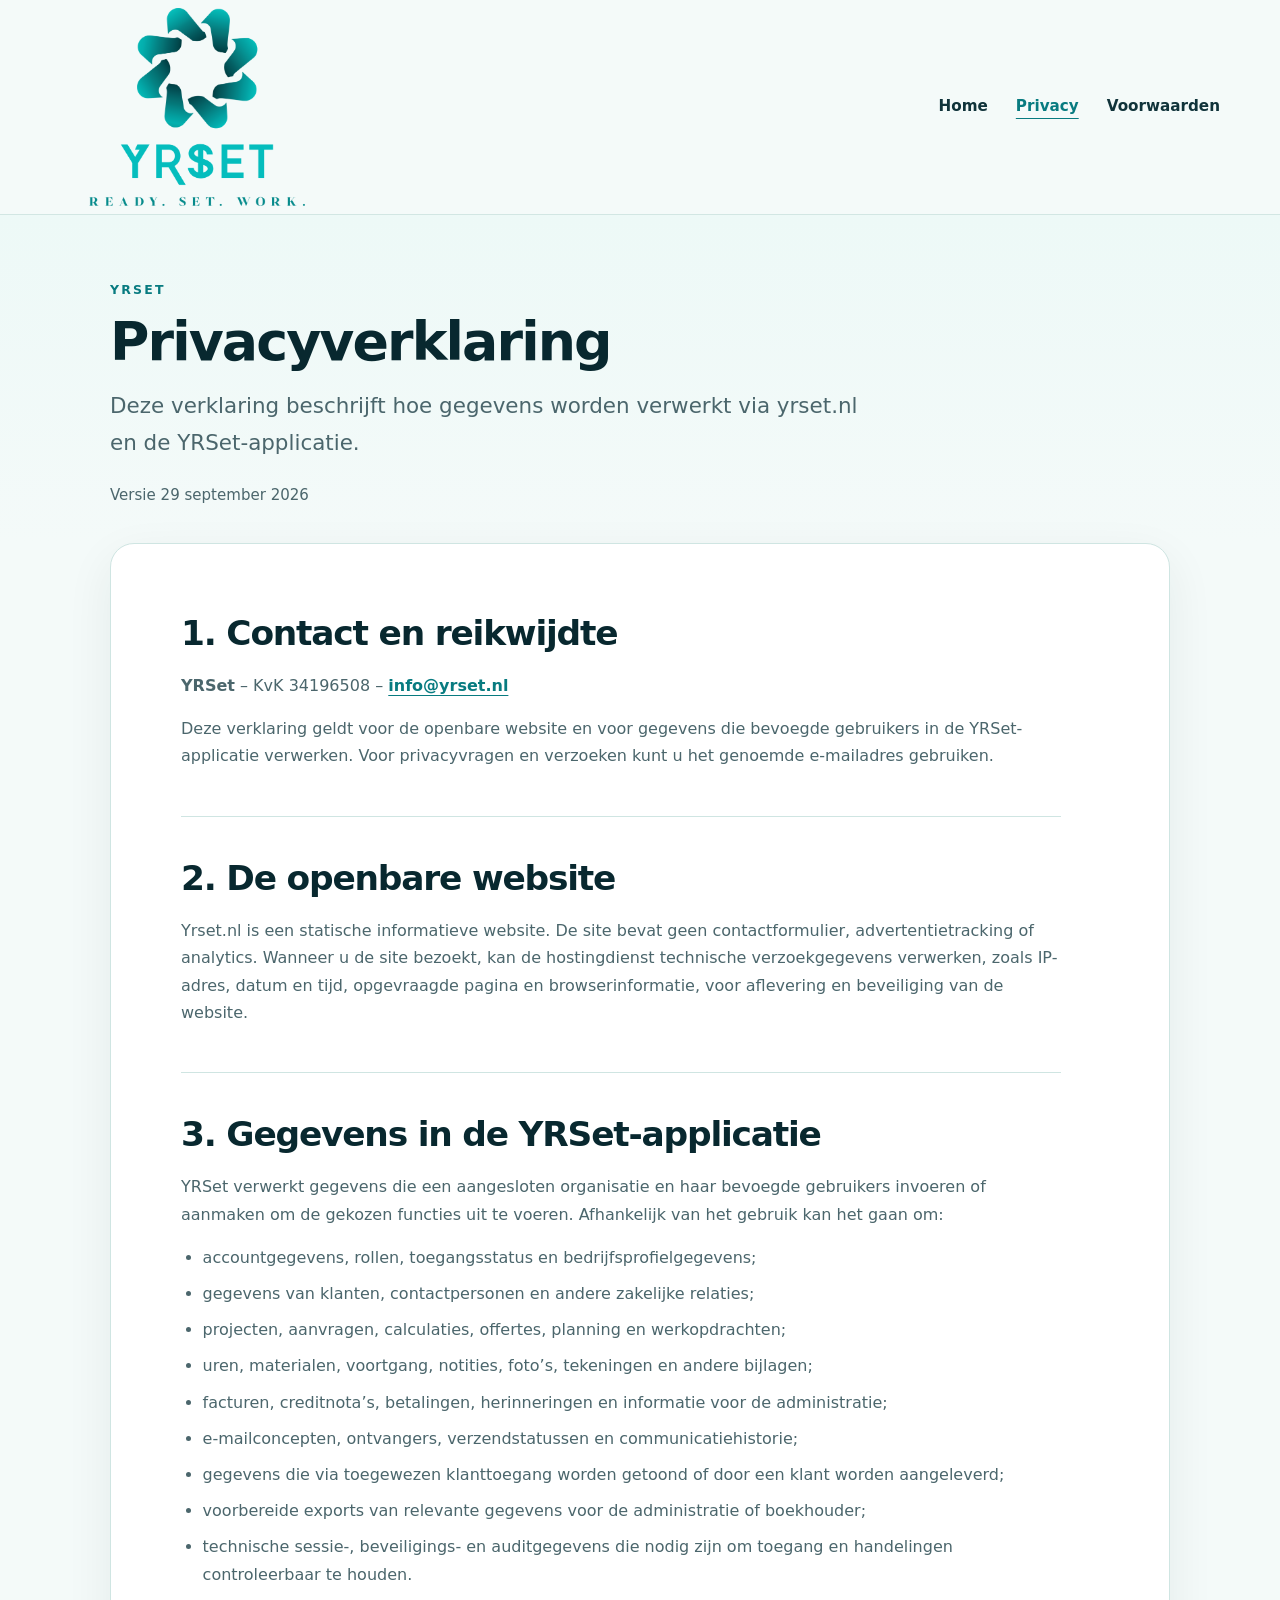
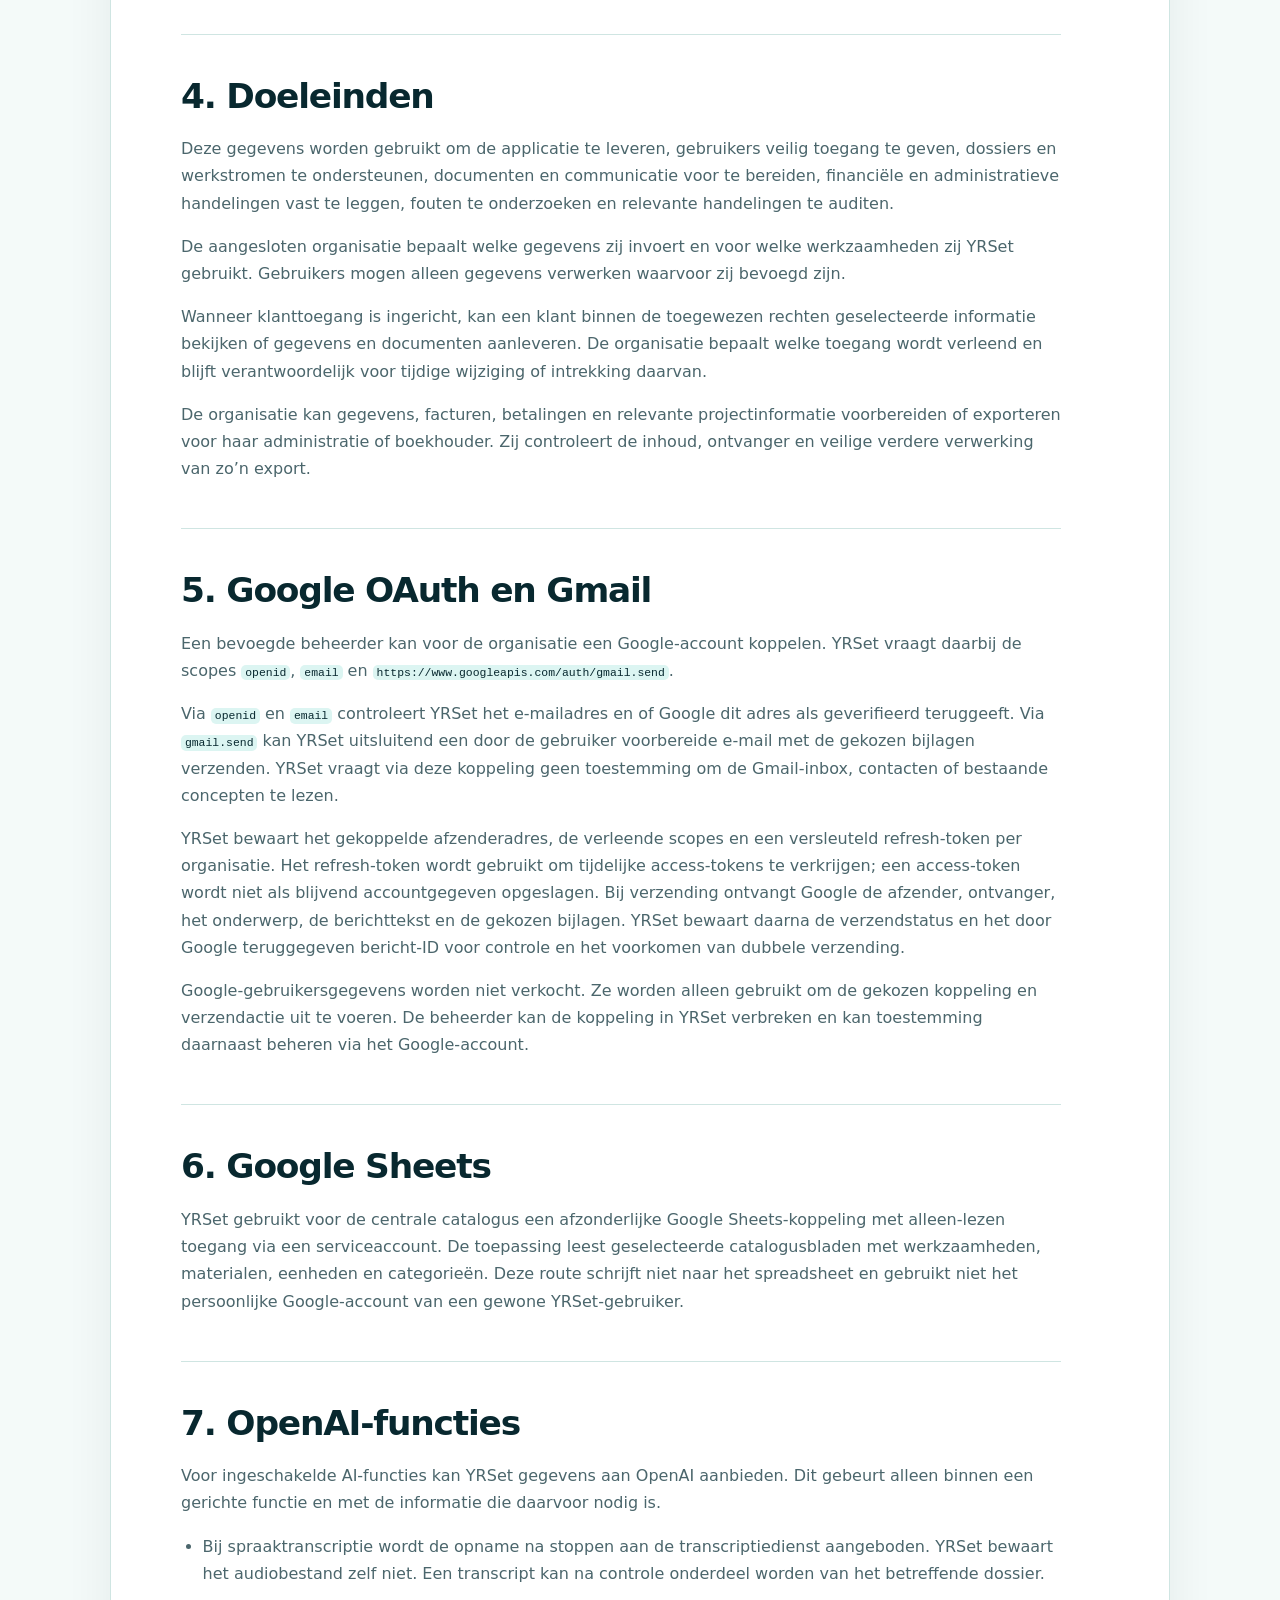
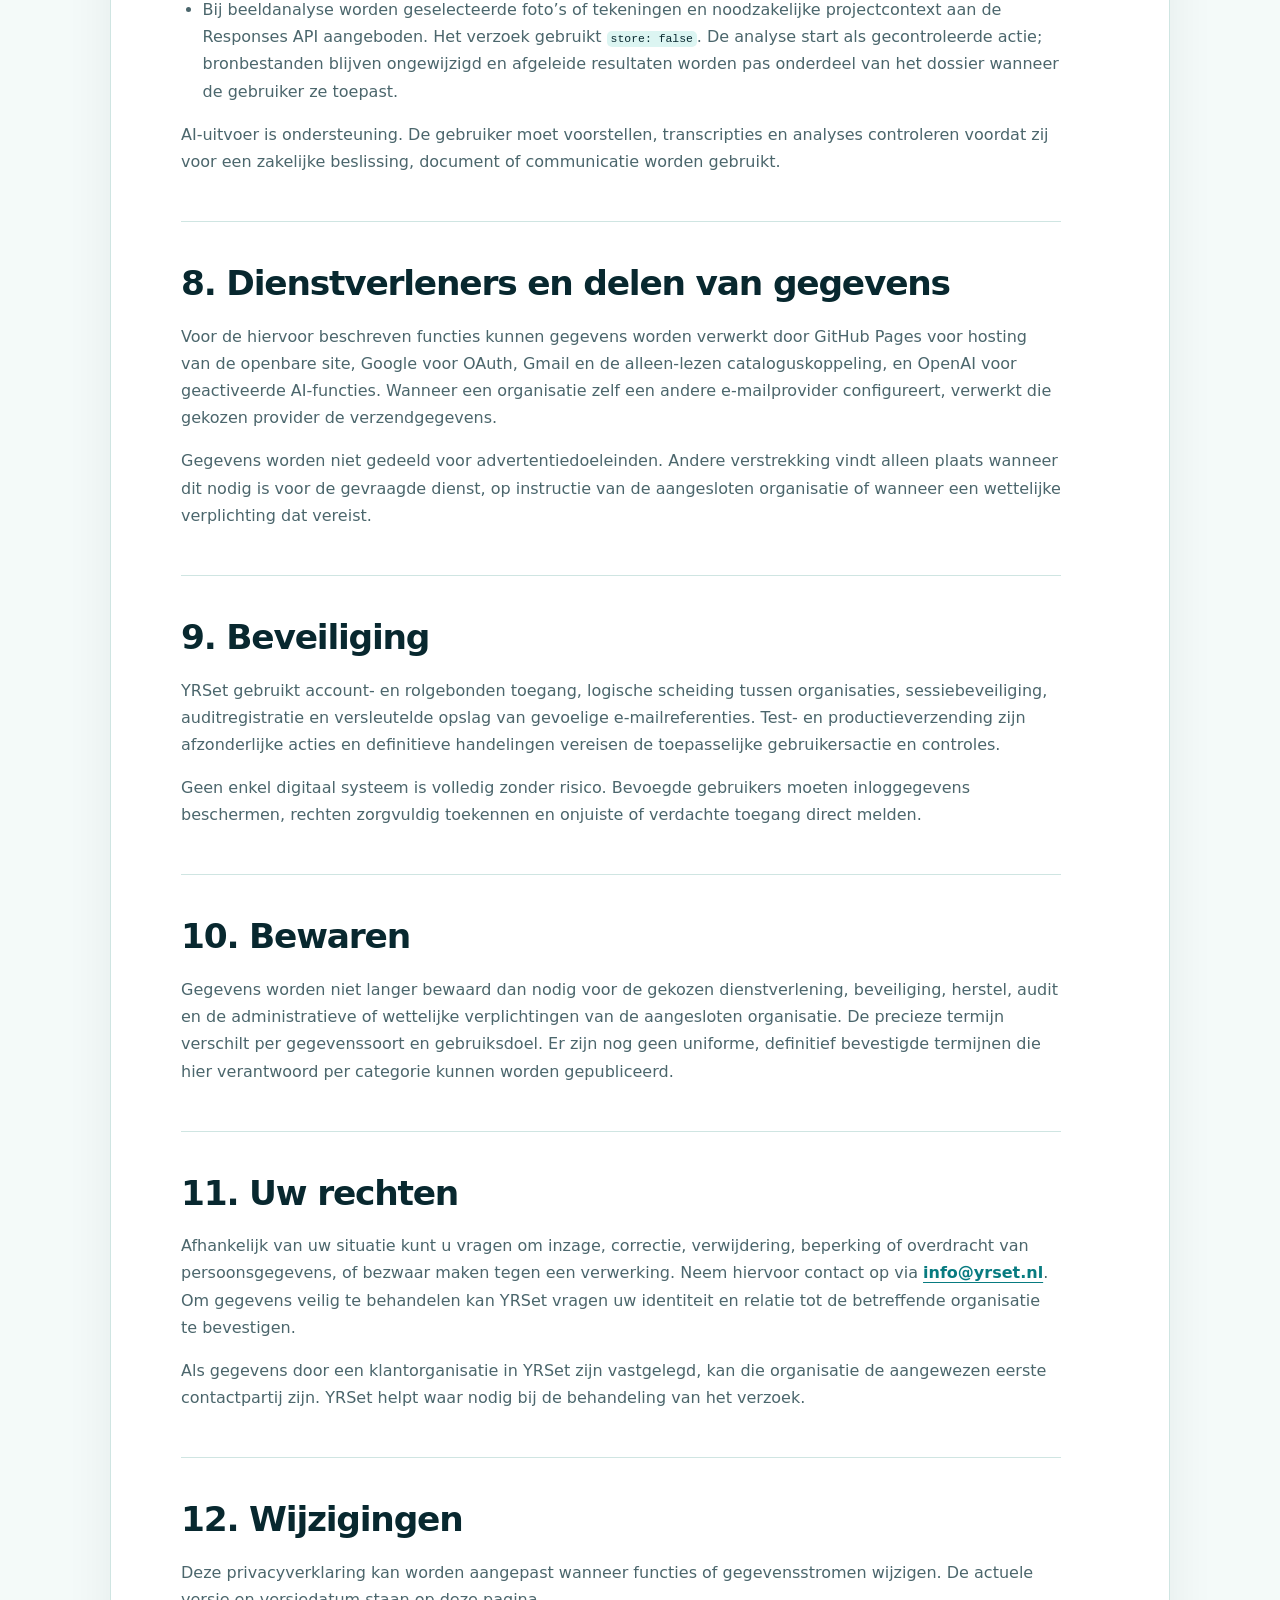
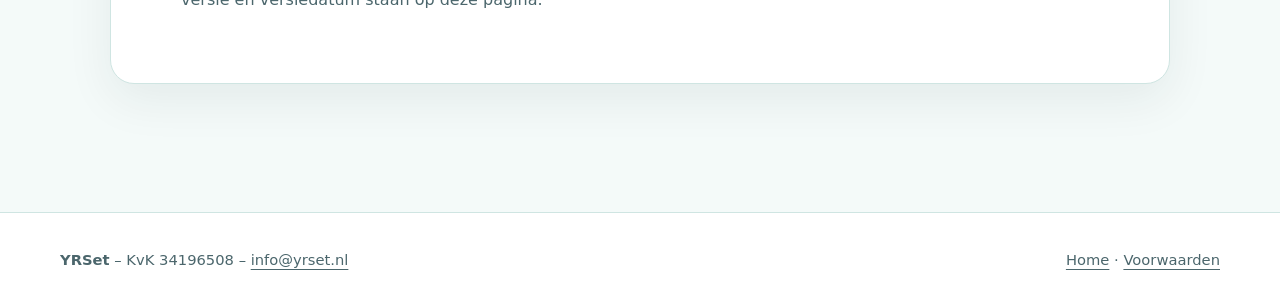
==== commit 9665af45: "Polish public YRSet experience" ====
--- a/privacy/index.html
+++ b/privacy/index.html
@@ -5,14 +5,14 @@
   <meta name="viewport" content="width=device-width, initial-scale=1">
   <meta name="description" content="Privacyverklaring voor de website en applicatie van YRSet.">
   <title>Privacyverklaring · YRSet</title>
-  <link rel="stylesheet" href="../style.css?v=20260929-3">
+  <link rel="stylesheet" href="../style.css?v=20260929-4">
 </head>
 <body>
   <a class="skip-link" href="#inhoud">Naar de inhoud</a>
   <header class="site-header">
     <div class="shell nav-wrap">
       <a class="brand" href="../" aria-label="YRSet home">
-        <img src="../yrset-logo.png?v=20260929-3" alt="YRSet — Ready. Set. Work.">
+        <img src="../yrset-logo.png?v=20260929-4" alt="YRSet — Ready. Set. Work.">
       </a>
       <nav aria-label="Hoofdnavigatie">
         <a href="../">Home</a>
@@ -54,6 +54,8 @@
           <li>uren, materialen, voortgang, notities, foto’s, tekeningen en andere bijlagen;</li>
           <li>facturen, creditnota’s, betalingen, herinneringen en informatie voor de administratie;</li>
           <li>e-mailconcepten, ontvangers, verzendstatussen en communicatiehistorie;</li>
+          <li>gegevens die via toegewezen klanttoegang worden getoond of door een klant worden aangeleverd;</li>
+          <li>voorbereide exports van relevante gegevens voor de administratie of boekhouder;</li>
           <li>technische sessie-, beveiligings- en auditgegevens die nodig zijn om toegang en handelingen controleerbaar te houden.</li>
         </ul>
       </section>
@@ -62,6 +64,8 @@
         <h2>4. Doeleinden</h2>
         <p>Deze gegevens worden gebruikt om de applicatie te leveren, gebruikers veilig toegang te geven, dossiers en werkstromen te ondersteunen, documenten en communicatie voor te bereiden, financiële en administratieve handelingen vast te leggen, fouten te onderzoeken en relevante handelingen te auditen.</p>
         <p>De aangesloten organisatie bepaalt welke gegevens zij invoert en voor welke werkzaamheden zij YRSet gebruikt. Gebruikers mogen alleen gegevens verwerken waarvoor zij bevoegd zijn.</p>
+        <p>Wanneer klanttoegang is ingericht, kan een klant binnen de toegewezen rechten geselecteerde informatie bekijken of gegevens en documenten aanleveren. De organisatie bepaalt welke toegang wordt verleend en blijft verantwoordelijk voor tijdige wijziging of intrekking daarvan.</p>
+        <p>De organisatie kan gegevens, facturen, betalingen en relevante projectinformatie voorbereiden of exporteren voor haar administratie of boekhouder. Zij controleert de inhoud, ontvanger en veilige verdere verwerking van zo’n export.</p>
       </section>
 
       <section>
--- a/style.css
+++ b/style.css
@@ -31,9 +31,9 @@
 .skip-link:focus { top: 16px; }
 
 .site-header { position: sticky; top: 0; z-index: 20; background: rgba(244, 250, 249, 0.95); border-bottom: 1px solid rgba(207, 229, 226, 0.9); backdrop-filter: blur(16px); }
-.nav-wrap { min-height: 174px; display: flex; align-items: center; justify-content: space-between; gap: 36px; }
-.brand { display: inline-flex; align-items: center; width: 220px; min-width: 220px; padding: 6px 0; text-decoration: none; }
-.brand img { width: 100%; height: 160px; object-fit: contain; }
+.nav-wrap { min-height: 214px; display: flex; align-items: center; justify-content: space-between; gap: 36px; }
+.brand { display: inline-flex; align-items: center; width: 274px; min-width: 274px; padding: 6px 0; text-decoration: none; }
+.brand img { width: 100%; height: 198px; object-fit: contain; }
 nav { display: flex; align-items: center; gap: 28px; font-size: 0.95rem; font-weight: 750; }
 nav a { text-decoration: none; text-underline-offset: 7px; }
 nav a:hover, nav a:focus-visible, nav a[aria-current="page"] { color: var(--teal-dark); text-decoration: underline; }
@@ -45,13 +45,13 @@
 h3 { margin-bottom: 10px; font-size: 1.28rem; }
 p, li { overflow-wrap: break-word; }
 
-.hero { position: relative; padding: clamp(78px, 10vw, 138px) 0; overflow: hidden; background: linear-gradient(138deg, #edf9f7 0%, #f9fcfb 58%, #d8f2ef 100%); }
+.hero { position: relative; padding: clamp(54px, 7vw, 92px) 0; overflow: hidden; background: linear-gradient(138deg, #edf9f7 0%, #f9fcfb 58%, #d8f2ef 100%); }
 .hero::before { content: ""; position: absolute; inset: auto -100px -230px auto; width: 540px; height: 540px; border: 1px solid rgba(8, 174, 177, 0.2); border-radius: 50%; box-shadow: 0 0 0 76px rgba(8,174,177,0.035), 0 0 0 152px rgba(8,174,177,0.022); }
 .hero-layout { position: relative; z-index: 1; display: grid; grid-template-columns: minmax(0, 1.12fr) minmax(330px, 0.72fr); align-items: center; gap: clamp(50px, 8vw, 104px); }
 .hero-copy { min-width: 0; }
 .hero-brand { margin: 0; color: var(--teal-dark); font-size: clamp(2.7rem, 5.5vw, 4.9rem); font-weight: 850; letter-spacing: -0.055em; line-height: 0.95; }
 .hero-slogan { margin: 12px 0 34px; color: var(--teal-dark); font-size: clamp(1rem, 1.8vw, 1.35rem); font-weight: 800; letter-spacing: 0.1em; }
-.hero h1 { max-width: 800px; margin-bottom: 28px; font-size: clamp(2.65rem, 5.5vw, 5.25rem); }
+.hero h1 { max-width: 800px; margin-bottom: 24px; font-size: clamp(3rem, 5vw, 4.5rem); }
 .lead { max-width: 760px; margin: 0 0 36px; color: var(--ink-soft); font-size: clamp(1.15rem, 2vw, 1.42rem); }
 .button { display: inline-flex; align-items: center; justify-content: center; min-height: 50px; padding: 0 24px; color: #fff; background: var(--ink-deep); border-radius: 999px; font-weight: 800; text-decoration: none; box-shadow: 0 12px 28px rgba(8, 40, 47, 0.16); }
 .button:hover, .button:focus-visible { background: var(--teal-dark); }
@@ -70,6 +70,7 @@
 .section-soft { background: #eaf6f4; }
 .feature-grid { display: grid; grid-template-columns: repeat(3, minmax(0, 1fr)); gap: 18px; }
 .feature-card { min-width: 0; padding: 30px; background: rgba(255,255,255,0.9); border: 1px solid rgba(207,229,226,0.95); border-radius: 20px; }
+.extension-note { max-width: 880px; margin: 34px 0 0; padding: 20px 24px; color: var(--ink-soft); background: rgba(255,255,255,0.64); border-left: 3px solid var(--teal); border-radius: 0 14px 14px 0; }
 .benefit-section { color: #fff; background: var(--ink-deep); }
 .benefit-section h2 { color: #fff; }
 .benefit-section .eyebrow { color: var(--aqua); }
@@ -86,8 +87,8 @@
 .button-light:hover, .button-light:focus-visible { color: #fff; background: var(--ink-deep); }
 
 .document-main { padding-bottom: clamp(80px, 10vw, 136px); }
-.document-hero { padding: clamp(62px, 8vw, 104px) 0 44px; background: linear-gradient(180deg, #edf9f7 0%, var(--paper) 100%); }
-.document-hero h1 { max-width: 980px; margin-bottom: 22px; font-size: clamp(2.65rem, 6.2vw, 5.4rem); line-height: 1.04; }
+.document-hero { padding: clamp(42px, 5vw, 70px) 0 34px; background: linear-gradient(180deg, #edf9f7 0%, var(--paper) 100%); }
+.document-hero h1 { max-width: 980px; margin-bottom: 18px; font-size: clamp(3.25rem, 4.2vw, 3.75rem); line-height: 1.04; }
 .document-title-long { hyphens: none; overflow-wrap: normal; word-break: normal; }
 .document-lead { max-width: 780px; margin: 0 0 22px; color: var(--ink-soft); font-size: clamp(1.12rem, 2vw, 1.34rem); }
 .document-meta { margin: 0; color: var(--ink-soft); font-size: 0.94rem; }
@@ -116,19 +117,19 @@
 
 @media (max-width: 650px) {
   .shell, .content-shell { width: min(100% - 28px, 1160px); }
-  .nav-wrap { min-height: 194px; align-items: center; flex-direction: column; justify-content: center; gap: 2px; padding: 8px 0 10px; }
-  .brand { width: 180px; min-width: 180px; }
-  .brand img { height: 140px; }
+  .nav-wrap { min-height: 238px; align-items: center; flex-direction: column; justify-content: center; gap: 2px; padding: 8px 0 10px; }
+  .brand { width: 224px; min-width: 224px; }
+  .brand img { height: 174px; }
   nav { flex-wrap: wrap; justify-content: center; gap: 8px 22px; font-size: 0.84rem; }
-  .hero { padding-top: 62px; }
+  .hero { padding-top: 40px; }
   .hero-brand { font-size: clamp(2.8rem, 16vw, 4rem); }
   .hero-slogan { margin-top: 8px; font-size: 0.98rem; }
-  .hero h1 { font-size: clamp(2.4rem, 12vw, 3.6rem); }
+  .hero h1 { font-size: clamp(2.5rem, 10.8vw, 2.75rem); }
   .journey, .feature-grid { grid-template-columns: 1fr; }
   .cta-card { align-items: flex-start; flex-direction: column; }
-  .document-hero { padding-top: 52px; }
-  .document-hero h1 { font-size: clamp(2.45rem, 12vw, 3.6rem); }
-  .document-hero .document-title-long { font-size: clamp(2.05rem, 10vw, 2.75rem); letter-spacing: -0.045em; }
+  .document-hero { padding-top: 34px; }
+  .document-hero h1 { font-size: clamp(2.25rem, 9.8vw, 2.5rem); }
+  .document-hero .document-title-long { font-size: clamp(2.15rem, 9.5vw, 2.5rem); letter-spacing: -0.045em; }
   .document-card { padding: 30px 22px; }
   .document-card section + section { margin-top: 36px; padding-top: 34px; }
   .footer-wrap { flex-direction: column; }
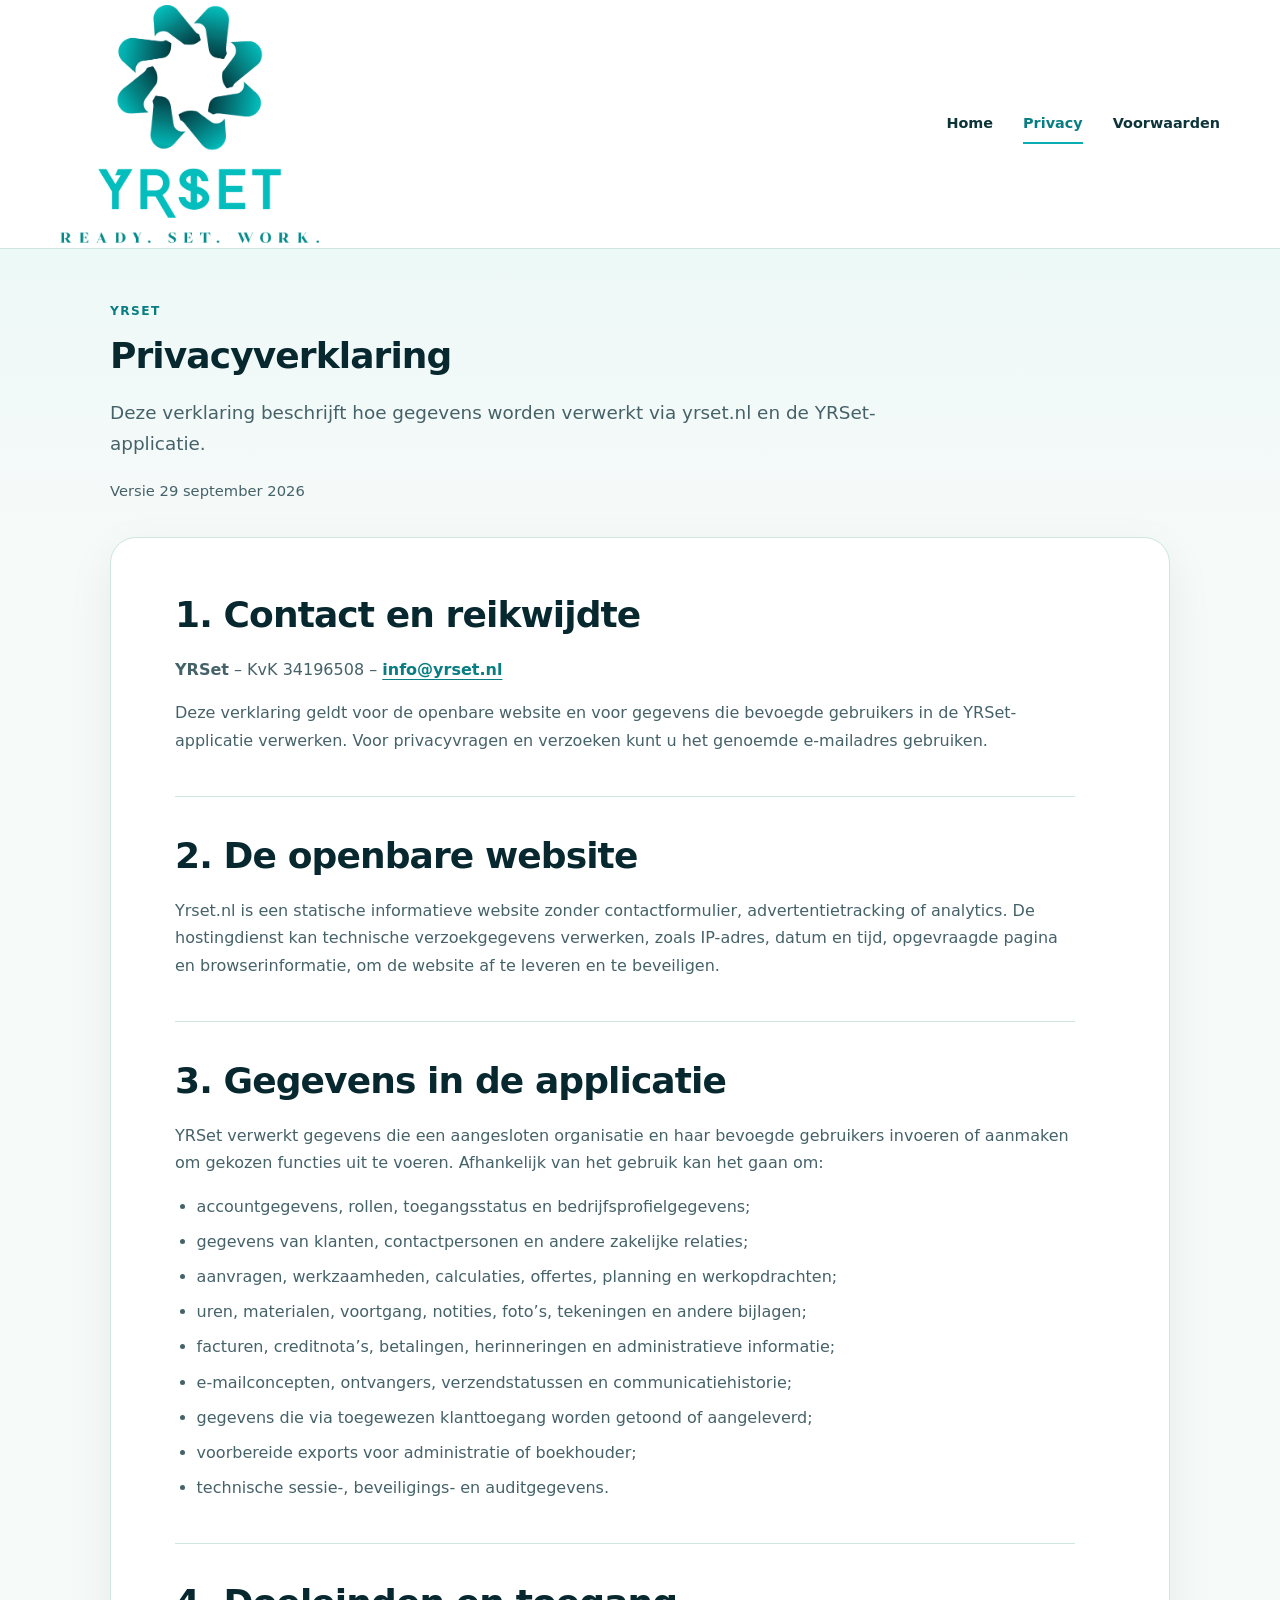
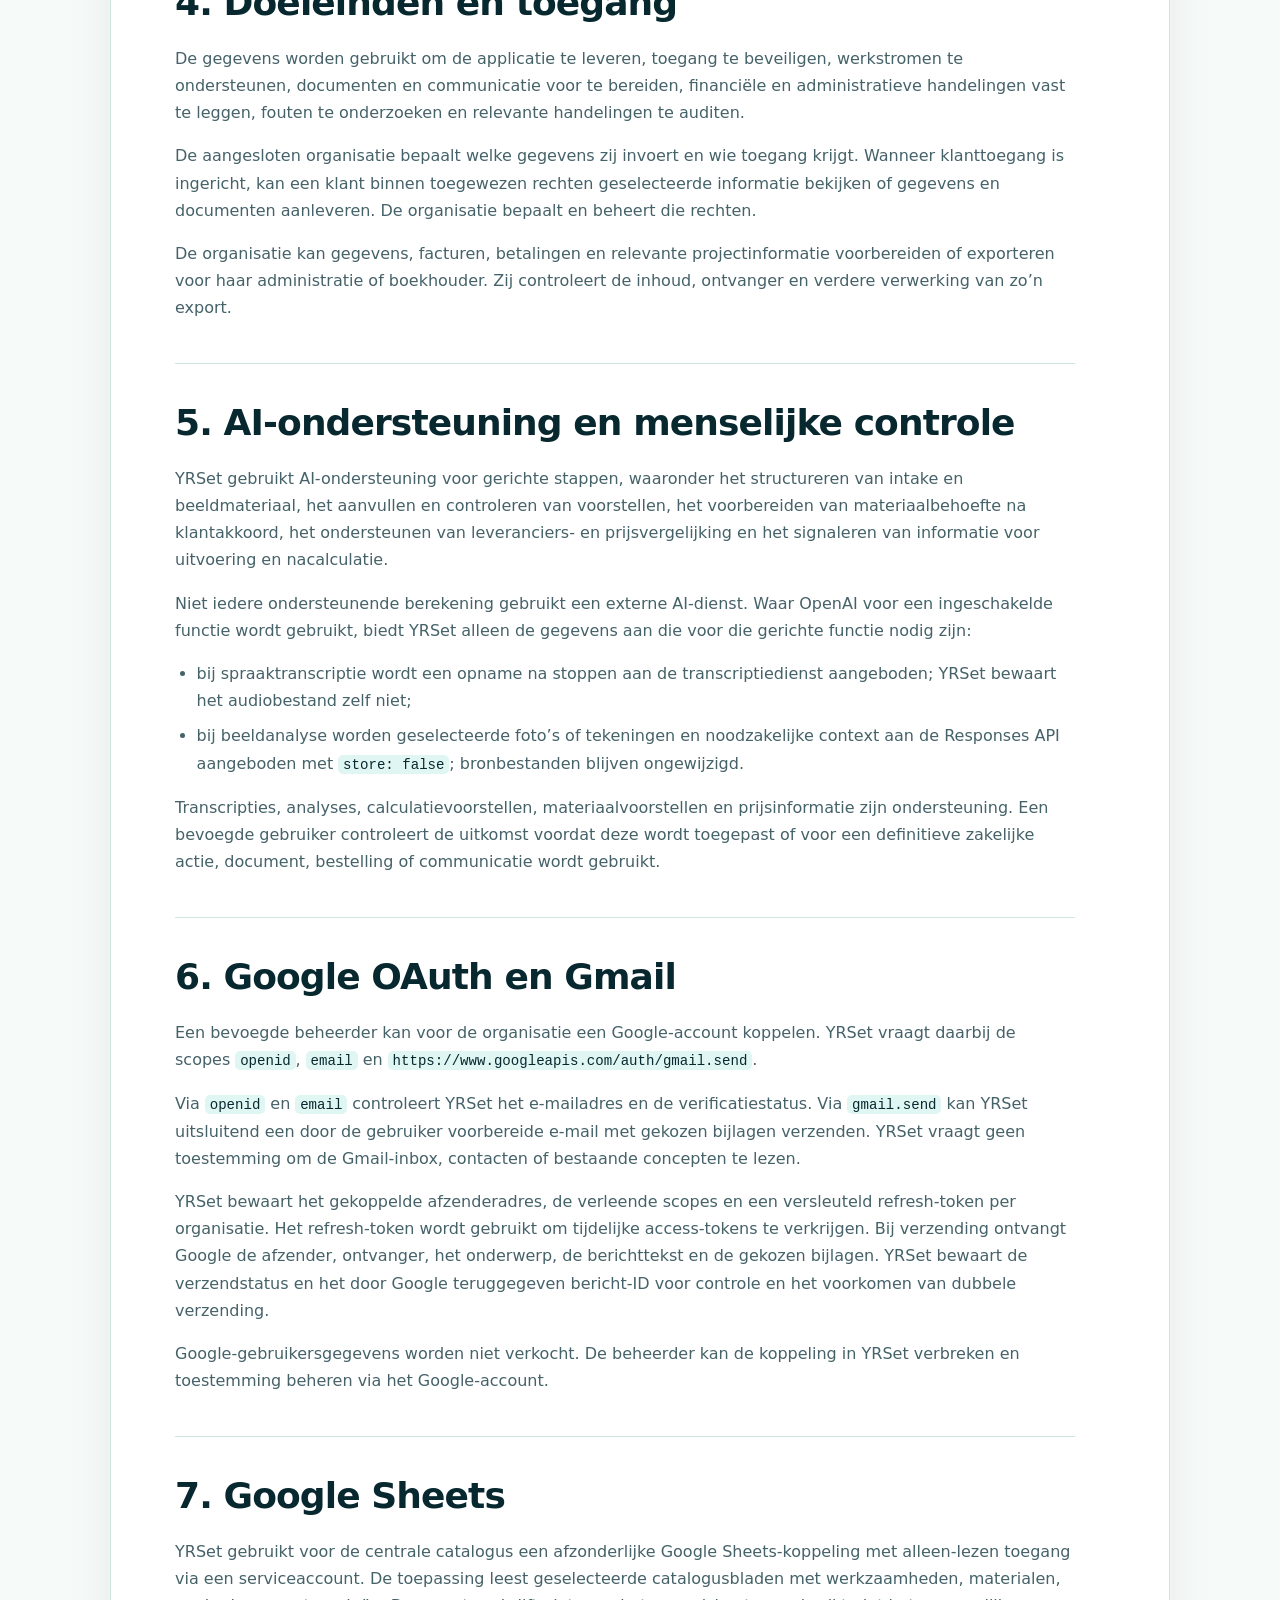
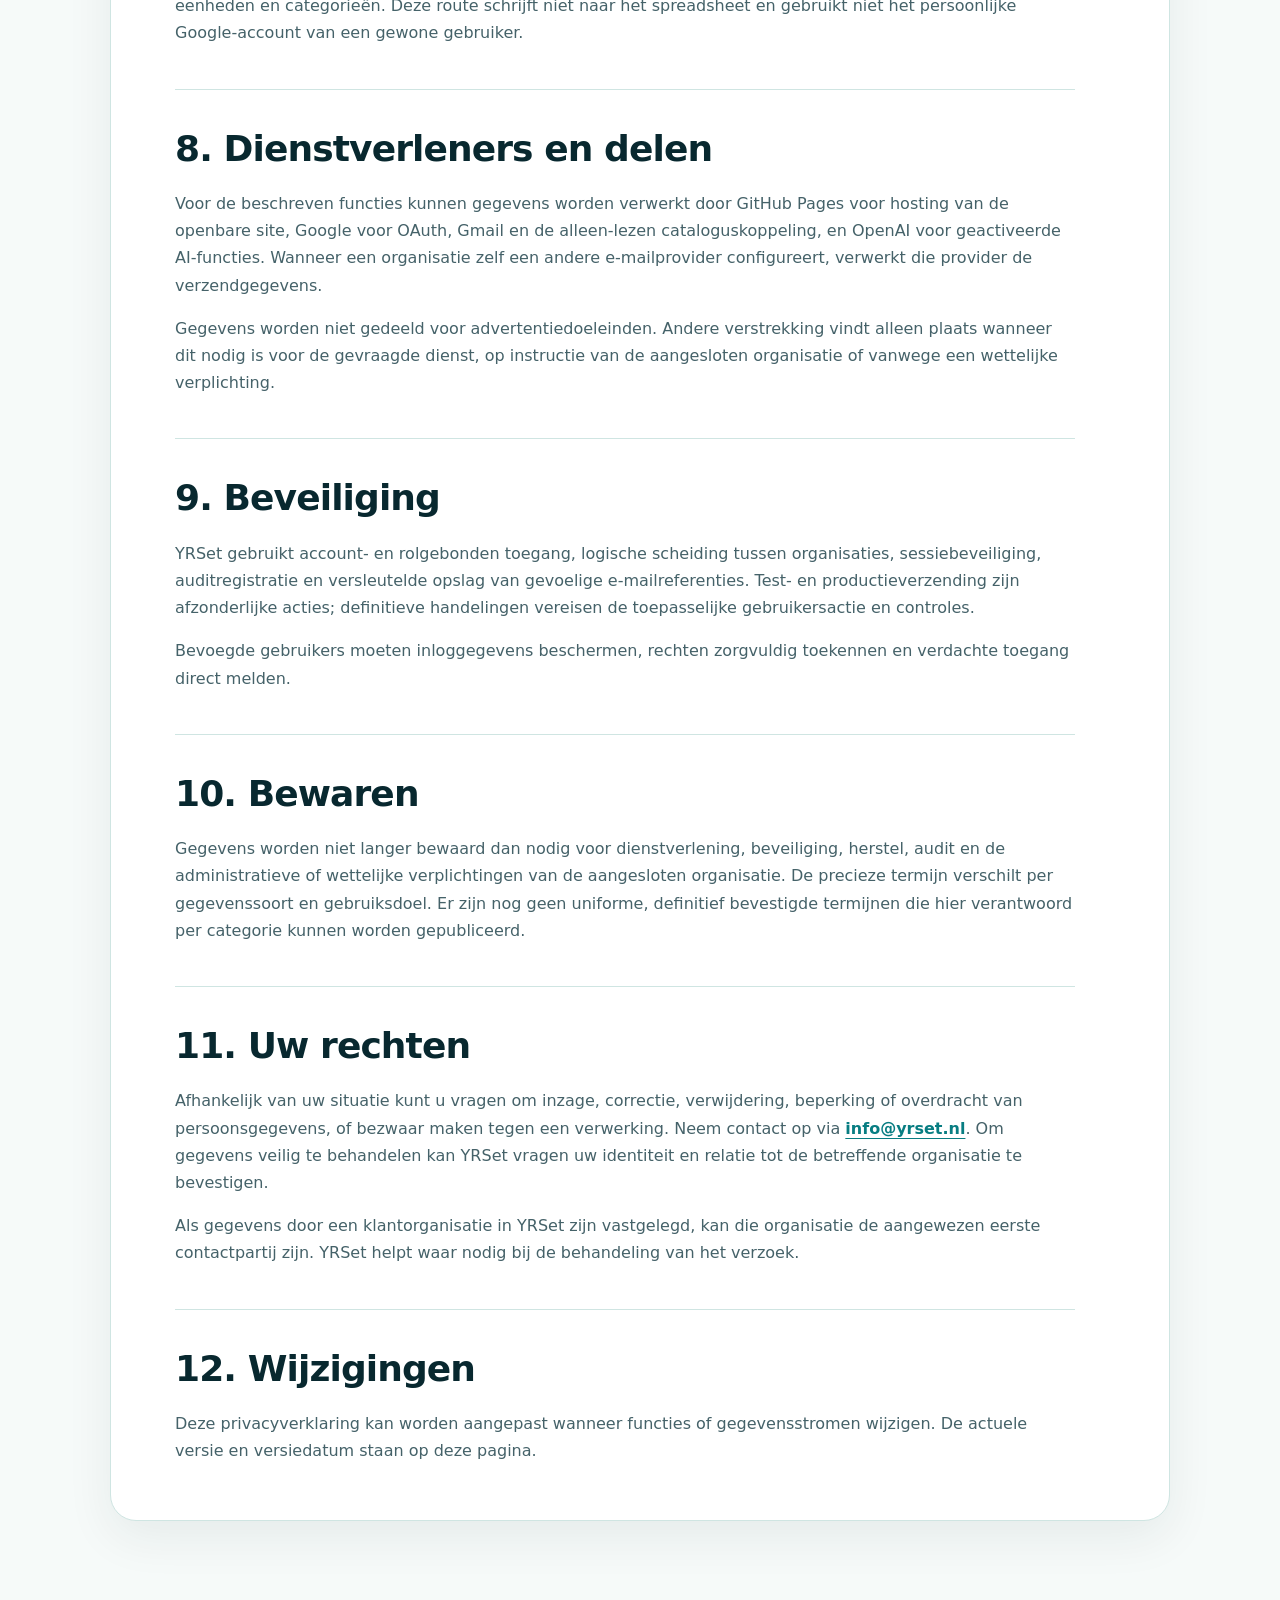
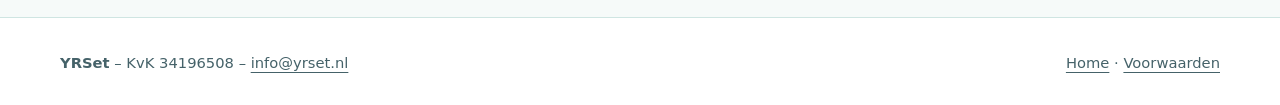
==== commit fad8c190: "Unify public YRSet brand set" ====
--- a/privacy/index.html
+++ b/privacy/index.html
@@ -5,127 +5,40 @@
   <meta name="viewport" content="width=device-width, initial-scale=1">
   <meta name="description" content="Privacyverklaring voor de website en applicatie van YRSet.">
   <title>Privacyverklaring · YRSet</title>
-  <link rel="stylesheet" href="../style.css?v=20260929-4">
+  <link rel="stylesheet" href="../style.css?v=20260929-5">
 </head>
 <body>
   <a class="skip-link" href="#inhoud">Naar de inhoud</a>
-  <header class="site-header">
-    <div class="shell nav-wrap">
-      <a class="brand" href="../" aria-label="YRSet home">
-        <img src="../yrset-logo.png?v=20260929-4" alt="YRSet — Ready. Set. Work.">
-      </a>
-      <nav aria-label="Hoofdnavigatie">
-        <a href="../">Home</a>
-        <a aria-current="page" href="./">Privacy</a>
-        <a href="../voorwaarden/">Voorwaarden</a>
-      </nav>
-    </div>
-  </header>
+  <header class="site-header"><div class="shell nav-wrap"><a class="brand" href="../" aria-label="YRSet home"><img src="../yrset-logo.png?v=20260929-5" alt="YRSet — Ready. Set. Work."></a><nav aria-label="Hoofdnavigatie"><a href="../">Home</a><a aria-current="page" href="./">Privacy</a><a href="../voorwaarden/">Voorwaarden</a></nav></div></header>
 
   <main id="inhoud" class="document-main">
-    <header class="document-hero">
-      <div class="content-shell">
-        <p class="eyebrow">YRSet</p>
-        <h1>Privacyverklaring</h1>
-        <p class="document-lead">Deze verklaring beschrijft hoe gegevens worden verwerkt via yrset.nl en de YRSet-applicatie.</p>
-        <p class="document-meta">Versie 29 september 2026</p>
-      </div>
-    </header>
+    <header class="document-hero"><div class="content-shell"><p class="eyebrow">YRSet</p><h1>Privacyverklaring</h1><p class="document-lead">Deze verklaring beschrijft hoe gegevens worden verwerkt via yrset.nl en de YRSet-applicatie.</p><p class="document-meta">Versie 29 september 2026</p></div></header>
+    <article class="content-shell document-card">
+      <section><h2>1. Contact en reikwijdte</h2><p><strong>YRSet</strong> – KvK 34196508 – <a href="mailto:info@yrset.nl">info@yrset.nl</a></p><p>Deze verklaring geldt voor de openbare website en voor gegevens die bevoegde gebruikers in de YRSet-applicatie verwerken. Voor privacyvragen en verzoeken kunt u het genoemde e-mailadres gebruiken.</p></section>
 
-    <article class="content-shell document-card">
-      <section>
-        <h2>1. Contact en reikwijdte</h2>
-        <p><strong>YRSet</strong> – KvK 34196508 – <a href="mailto:info@yrset.nl">info@yrset.nl</a></p>
-        <p>Deze verklaring geldt voor de openbare website en voor gegevens die bevoegde gebruikers in de YRSet-applicatie verwerken. Voor privacyvragen en verzoeken kunt u het genoemde e-mailadres gebruiken.</p>
-      </section>
+      <section><h2>2. De openbare website</h2><p>Yrset.nl is een statische informatieve website zonder contactformulier, advertentietracking of analytics. De hostingdienst kan technische verzoekgegevens verwerken, zoals IP-adres, datum en tijd, opgevraagde pagina en browserinformatie, om de website af te leveren en te beveiligen.</p></section>
 
-      <section>
-        <h2>2. De openbare website</h2>
-        <p>Yrset.nl is een statische informatieve website. De site bevat geen contactformulier, advertentietracking of analytics. Wanneer u de site bezoekt, kan de hostingdienst technische verzoekgegevens verwerken, zoals IP-adres, datum en tijd, opgevraagde pagina en browserinformatie, voor aflevering en beveiliging van de website.</p>
-      </section>
+      <section><h2>3. Gegevens in de applicatie</h2><p>YRSet verwerkt gegevens die een aangesloten organisatie en haar bevoegde gebruikers invoeren of aanmaken om gekozen functies uit te voeren. Afhankelijk van het gebruik kan het gaan om:</p><ul><li>accountgegevens, rollen, toegangsstatus en bedrijfsprofielgegevens;</li><li>gegevens van klanten, contactpersonen en andere zakelijke relaties;</li><li>aanvragen, werkzaamheden, calculaties, offertes, planning en werkopdrachten;</li><li>uren, materialen, voortgang, notities, foto’s, tekeningen en andere bijlagen;</li><li>facturen, creditnota’s, betalingen, herinneringen en administratieve informatie;</li><li>e-mailconcepten, ontvangers, verzendstatussen en communicatiehistorie;</li><li>gegevens die via toegewezen klanttoegang worden getoond of aangeleverd;</li><li>voorbereide exports voor administratie of boekhouder;</li><li>technische sessie-, beveiligings- en auditgegevens.</li></ul></section>
 
-      <section>
-        <h2>3. Gegevens in de YRSet-applicatie</h2>
-        <p>YRSet verwerkt gegevens die een aangesloten organisatie en haar bevoegde gebruikers invoeren of aanmaken om de gekozen functies uit te voeren. Afhankelijk van het gebruik kan het gaan om:</p>
-        <ul>
-          <li>accountgegevens, rollen, toegangsstatus en bedrijfsprofielgegevens;</li>
-          <li>gegevens van klanten, contactpersonen en andere zakelijke relaties;</li>
-          <li>projecten, aanvragen, calculaties, offertes, planning en werkopdrachten;</li>
-          <li>uren, materialen, voortgang, notities, foto’s, tekeningen en andere bijlagen;</li>
-          <li>facturen, creditnota’s, betalingen, herinneringen en informatie voor de administratie;</li>
-          <li>e-mailconcepten, ontvangers, verzendstatussen en communicatiehistorie;</li>
-          <li>gegevens die via toegewezen klanttoegang worden getoond of door een klant worden aangeleverd;</li>
-          <li>voorbereide exports van relevante gegevens voor de administratie of boekhouder;</li>
-          <li>technische sessie-, beveiligings- en auditgegevens die nodig zijn om toegang en handelingen controleerbaar te houden.</li>
-        </ul>
-      </section>
+      <section><h2>4. Doeleinden en toegang</h2><p>De gegevens worden gebruikt om de applicatie te leveren, toegang te beveiligen, werkstromen te ondersteunen, documenten en communicatie voor te bereiden, financiële en administratieve handelingen vast te leggen, fouten te onderzoeken en relevante handelingen te auditen.</p><p>De aangesloten organisatie bepaalt welke gegevens zij invoert en wie toegang krijgt. Wanneer klanttoegang is ingericht, kan een klant binnen toegewezen rechten geselecteerde informatie bekijken of gegevens en documenten aanleveren. De organisatie bepaalt en beheert die rechten.</p><p>De organisatie kan gegevens, facturen, betalingen en relevante projectinformatie voorbereiden of exporteren voor haar administratie of boekhouder. Zij controleert de inhoud, ontvanger en verdere verwerking van zo’n export.</p></section>
 
-      <section>
-        <h2>4. Doeleinden</h2>
-        <p>Deze gegevens worden gebruikt om de applicatie te leveren, gebruikers veilig toegang te geven, dossiers en werkstromen te ondersteunen, documenten en communicatie voor te bereiden, financiële en administratieve handelingen vast te leggen, fouten te onderzoeken en relevante handelingen te auditen.</p>
-        <p>De aangesloten organisatie bepaalt welke gegevens zij invoert en voor welke werkzaamheden zij YRSet gebruikt. Gebruikers mogen alleen gegevens verwerken waarvoor zij bevoegd zijn.</p>
-        <p>Wanneer klanttoegang is ingericht, kan een klant binnen de toegewezen rechten geselecteerde informatie bekijken of gegevens en documenten aanleveren. De organisatie bepaalt welke toegang wordt verleend en blijft verantwoordelijk voor tijdige wijziging of intrekking daarvan.</p>
-        <p>De organisatie kan gegevens, facturen, betalingen en relevante projectinformatie voorbereiden of exporteren voor haar administratie of boekhouder. Zij controleert de inhoud, ontvanger en veilige verdere verwerking van zo’n export.</p>
-      </section>
+      <section><h2>5. AI-ondersteuning en menselijke controle</h2><p>YRSet gebruikt AI-ondersteuning voor gerichte stappen, waaronder het structureren van intake en beeldmateriaal, het aanvullen en controleren van voorstellen, het voorbereiden van materiaalbehoefte na klantakkoord, het ondersteunen van leveranciers- en prijsvergelijking en het signaleren van informatie voor uitvoering en nacalculatie.</p><p>Niet iedere ondersteunende berekening gebruikt een externe AI-dienst. Waar OpenAI voor een ingeschakelde functie wordt gebruikt, biedt YRSet alleen de gegevens aan die voor die gerichte functie nodig zijn:</p><ul><li>bij spraaktranscriptie wordt een opname na stoppen aan de transcriptiedienst aangeboden; YRSet bewaart het audiobestand zelf niet;</li><li>bij beeldanalyse worden geselecteerde foto’s of tekeningen en noodzakelijke context aan de Responses API aangeboden met <code>store: false</code>; bronbestanden blijven ongewijzigd.</li></ul><p>Transcripties, analyses, calculatievoorstellen, materiaalvoorstellen en prijsinformatie zijn ondersteuning. Een bevoegde gebruiker controleert de uitkomst voordat deze wordt toegepast of voor een definitieve zakelijke actie, document, bestelling of communicatie wordt gebruikt.</p></section>
 
-      <section>
-        <h2>5. Google OAuth en Gmail</h2>
-        <p>Een bevoegde beheerder kan voor de organisatie een Google-account koppelen. YRSet vraagt daarbij de scopes <code>openid</code>, <code>email</code> en <code>https://www.googleapis.com/auth/gmail.send</code>.</p>
-        <p>Via <code>openid</code> en <code>email</code> controleert YRSet het e-mailadres en of Google dit adres als geverifieerd teruggeeft. Via <code>gmail.send</code> kan YRSet uitsluitend een door de gebruiker voorbereide e-mail met de gekozen bijlagen verzenden. YRSet vraagt via deze koppeling geen toestemming om de Gmail-inbox, contacten of bestaande concepten te lezen.</p>
-        <p>YRSet bewaart het gekoppelde afzenderadres, de verleende scopes en een versleuteld refresh-token per organisatie. Het refresh-token wordt gebruikt om tijdelijke access-tokens te verkrijgen; een access-token wordt niet als blijvend accountgegeven opgeslagen. Bij verzending ontvangt Google de afzender, ontvanger, het onderwerp, de berichttekst en de gekozen bijlagen. YRSet bewaart daarna de verzendstatus en het door Google teruggegeven bericht-ID voor controle en het voorkomen van dubbele verzending.</p>
-        <p>Google-gebruikersgegevens worden niet verkocht. Ze worden alleen gebruikt om de gekozen koppeling en verzendactie uit te voeren. De beheerder kan de koppeling in YRSet verbreken en kan toestemming daarnaast beheren via het Google-account.</p>
-      </section>
+      <section><h2>6. Google OAuth en Gmail</h2><p>Een bevoegde beheerder kan voor de organisatie een Google-account koppelen. YRSet vraagt daarbij de scopes <code>openid</code>, <code>email</code> en <code>https://www.googleapis.com/auth/gmail.send</code>.</p><p>Via <code>openid</code> en <code>email</code> controleert YRSet het e-mailadres en de verificatiestatus. Via <code>gmail.send</code> kan YRSet uitsluitend een door de gebruiker voorbereide e-mail met gekozen bijlagen verzenden. YRSet vraagt geen toestemming om de Gmail-inbox, contacten of bestaande concepten te lezen.</p><p>YRSet bewaart het gekoppelde afzenderadres, de verleende scopes en een versleuteld refresh-token per organisatie. Het refresh-token wordt gebruikt om tijdelijke access-tokens te verkrijgen. Bij verzending ontvangt Google de afzender, ontvanger, het onderwerp, de berichttekst en de gekozen bijlagen. YRSet bewaart de verzendstatus en het door Google teruggegeven bericht-ID voor controle en het voorkomen van dubbele verzending.</p><p>Google-gebruikersgegevens worden niet verkocht. De beheerder kan de koppeling in YRSet verbreken en toestemming beheren via het Google-account.</p></section>
 
-      <section>
-        <h2>6. Google Sheets</h2>
-        <p>YRSet gebruikt voor de centrale catalogus een afzonderlijke Google Sheets-koppeling met alleen-lezen toegang via een serviceaccount. De toepassing leest geselecteerde catalogusbladen met werkzaamheden, materialen, eenheden en categorieën. Deze route schrijft niet naar het spreadsheet en gebruikt niet het persoonlijke Google-account van een gewone YRSet-gebruiker.</p>
-      </section>
+      <section><h2>7. Google Sheets</h2><p>YRSet gebruikt voor de centrale catalogus een afzonderlijke Google Sheets-koppeling met alleen-lezen toegang via een serviceaccount. De toepassing leest geselecteerde catalogusbladen met werkzaamheden, materialen, eenheden en categorieën. Deze route schrijft niet naar het spreadsheet en gebruikt niet het persoonlijke Google-account van een gewone gebruiker.</p></section>
 
-      <section>
-        <h2>7. OpenAI-functies</h2>
-        <p>Voor ingeschakelde AI-functies kan YRSet gegevens aan OpenAI aanbieden. Dit gebeurt alleen binnen een gerichte functie en met de informatie die daarvoor nodig is.</p>
-        <ul>
-          <li>Bij spraaktranscriptie wordt de opname na stoppen aan de transcriptiedienst aangeboden. YRSet bewaart het audiobestand zelf niet. Een transcript kan na controle onderdeel worden van het betreffende dossier.</li>
-          <li>Bij beeldanalyse worden geselecteerde foto’s of tekeningen en noodzakelijke projectcontext aan de Responses API aangeboden. Het verzoek gebruikt <code>store: false</code>. De analyse start als gecontroleerde actie; bronbestanden blijven ongewijzigd en afgeleide resultaten worden pas onderdeel van het dossier wanneer de gebruiker ze toepast.</li>
-        </ul>
-        <p>AI-uitvoer is ondersteuning. De gebruiker moet voorstellen, transcripties en analyses controleren voordat zij voor een zakelijke beslissing, document of communicatie worden gebruikt.</p>
-      </section>
+      <section><h2>8. Dienstverleners en delen</h2><p>Voor de beschreven functies kunnen gegevens worden verwerkt door GitHub Pages voor hosting van de openbare site, Google voor OAuth, Gmail en de alleen-lezen cataloguskoppeling, en OpenAI voor geactiveerde AI-functies. Wanneer een organisatie zelf een andere e-mailprovider configureert, verwerkt die provider de verzendgegevens.</p><p>Gegevens worden niet gedeeld voor advertentiedoeleinden. Andere verstrekking vindt alleen plaats wanneer dit nodig is voor de gevraagde dienst, op instructie van de aangesloten organisatie of vanwege een wettelijke verplichting.</p></section>
 
-      <section>
-        <h2>8. Dienstverleners en delen van gegevens</h2>
-        <p>Voor de hiervoor beschreven functies kunnen gegevens worden verwerkt door GitHub Pages voor hosting van de openbare site, Google voor OAuth, Gmail en de alleen-lezen cataloguskoppeling, en OpenAI voor geactiveerde AI-functies. Wanneer een organisatie zelf een andere e-mailprovider configureert, verwerkt die gekozen provider de verzendgegevens.</p>
-        <p>Gegevens worden niet gedeeld voor advertentiedoeleinden. Andere verstrekking vindt alleen plaats wanneer dit nodig is voor de gevraagde dienst, op instructie van de aangesloten organisatie of wanneer een wettelijke verplichting dat vereist.</p>
-      </section>
+      <section><h2>9. Beveiliging</h2><p>YRSet gebruikt account- en rolgebonden toegang, logische scheiding tussen organisaties, sessiebeveiliging, auditregistratie en versleutelde opslag van gevoelige e-mailreferenties. Test- en productieverzending zijn afzonderlijke acties; definitieve handelingen vereisen de toepasselijke gebruikersactie en controles.</p><p>Bevoegde gebruikers moeten inloggegevens beschermen, rechten zorgvuldig toekennen en verdachte toegang direct melden.</p></section>
 
-      <section>
-        <h2>9. Beveiliging</h2>
-        <p>YRSet gebruikt account- en rolgebonden toegang, logische scheiding tussen organisaties, sessiebeveiliging, auditregistratie en versleutelde opslag van gevoelige e-mailreferenties. Test- en productieverzending zijn afzonderlijke acties en definitieve handelingen vereisen de toepasselijke gebruikersactie en controles.</p>
-        <p>Geen enkel digitaal systeem is volledig zonder risico. Bevoegde gebruikers moeten inloggegevens beschermen, rechten zorgvuldig toekennen en onjuiste of verdachte toegang direct melden.</p>
-      </section>
+      <section><h2>10. Bewaren</h2><p>Gegevens worden niet langer bewaard dan nodig voor dienstverlening, beveiliging, herstel, audit en de administratieve of wettelijke verplichtingen van de aangesloten organisatie. De precieze termijn verschilt per gegevenssoort en gebruiksdoel. Er zijn nog geen uniforme, definitief bevestigde termijnen die hier verantwoord per categorie kunnen worden gepubliceerd.</p></section>
 
-      <section>
-        <h2>10. Bewaren</h2>
-        <p>Gegevens worden niet langer bewaard dan nodig voor de gekozen dienstverlening, beveiliging, herstel, audit en de administratieve of wettelijke verplichtingen van de aangesloten organisatie. De precieze termijn verschilt per gegevenssoort en gebruiksdoel. Er zijn nog geen uniforme, definitief bevestigde termijnen die hier verantwoord per categorie kunnen worden gepubliceerd.</p>
-      </section>
+      <section><h2>11. Uw rechten</h2><p>Afhankelijk van uw situatie kunt u vragen om inzage, correctie, verwijdering, beperking of overdracht van persoonsgegevens, of bezwaar maken tegen een verwerking. Neem contact op via <a href="mailto:info@yrset.nl">info@yrset.nl</a>. Om gegevens veilig te behandelen kan YRSet vragen uw identiteit en relatie tot de betreffende organisatie te bevestigen.</p><p>Als gegevens door een klantorganisatie in YRSet zijn vastgelegd, kan die organisatie de aangewezen eerste contactpartij zijn. YRSet helpt waar nodig bij de behandeling van het verzoek.</p></section>
 
-      <section>
-        <h2>11. Uw rechten</h2>
-        <p>Afhankelijk van uw situatie kunt u vragen om inzage, correctie, verwijdering, beperking of overdracht van persoonsgegevens, of bezwaar maken tegen een verwerking. Neem hiervoor contact op via <a href="mailto:info@yrset.nl">info@yrset.nl</a>. Om gegevens veilig te behandelen kan YRSet vragen uw identiteit en relatie tot de betreffende organisatie te bevestigen.</p>
-        <p>Als gegevens door een klantorganisatie in YRSet zijn vastgelegd, kan die organisatie de aangewezen eerste contactpartij zijn. YRSet helpt waar nodig bij de behandeling van het verzoek.</p>
-      </section>
-
-      <section>
-        <h2>12. Wijzigingen</h2>
-        <p>Deze privacyverklaring kan worden aangepast wanneer functies of gegevensstromen wijzigen. De actuele versie en versiedatum staan op deze pagina.</p>
-      </section>
+      <section><h2>12. Wijzigingen</h2><p>Deze privacyverklaring kan worden aangepast wanneer functies of gegevensstromen wijzigen. De actuele versie en versiedatum staan op deze pagina.</p></section>
     </article>
   </main>
-
-  <footer>
-    <div class="shell footer-wrap">
-      <p><strong>YRSet</strong> – KvK 34196508 – <a href="mailto:info@yrset.nl">info@yrset.nl</a></p>
-      <p><a href="../">Home</a> · <a href="../voorwaarden/">Voorwaarden</a></p>
-    </div>
-  </footer>
+  <footer><div class="shell footer-wrap"><p><strong>YRSet</strong> – KvK 34196508 – <a href="mailto:info@yrset.nl">info@yrset.nl</a></p><p><a href="../">Home</a> · <a href="../voorwaarden/">Voorwaarden</a></p></div></footer>
 </body>
 </html>
--- a/style.css
+++ b/style.css
@@ -1,140 +1,126 @@
 :root {
-  --ink: #10333a;
+  --ink: #0d3439;
   --ink-deep: #08282f;
-  --ink-soft: #4b666c;
-  --paper: #f4faf9;
+  --ink-soft: #456269;
+  --teal: #08aeb1;
+  --teal-dark: #087d82;
+  --aqua: #71ddd7;
+  --teal-pale: #dff6f3;
+  --paper: #f6faf9;
   --surface: #ffffff;
-  --teal: #08aeb1;
-  --teal-dark: #087b80;
-  --teal-pale: #dcf5f2;
-  --aqua: #79ded8;
   --line: #cfe5e2;
-  --shadow: 0 22px 60px rgba(8, 40, 47, 0.11);
-  --radius: 24px;
+  --radius: 26px;
+  --shadow: 0 24px 64px rgba(8, 40, 47, 0.11);
 }
 
 * { box-sizing: border-box; }
 html { scroll-behavior: smooth; }
-body {
-  margin: 0;
-  color: var(--ink);
-  background: var(--paper);
-  font-family: Inter, ui-sans-serif, system-ui, -apple-system, BlinkMacSystemFont, "Segoe UI", sans-serif;
-  line-height: 1.7;
-  overflow-x: clip;
-}
+body { margin: 0; color: var(--ink); background: var(--paper); font-family: ui-sans-serif, system-ui, -apple-system, BlinkMacSystemFont, "Segoe UI", sans-serif; font-size: 16px; line-height: 1.7; }
 a { color: inherit; }
 img { display: block; max-width: 100%; }
 .shell { width: min(1160px, calc(100% - 48px)); margin: 0 auto; }
 .content-shell { width: min(1060px, calc(100% - 48px)); margin: 0 auto; }
-.skip-link { position: fixed; left: 16px; top: -90px; z-index: 100; padding: 10px 14px; color: #fff; background: var(--ink-deep); border-radius: 8px; }
-.skip-link:focus { top: 16px; }
+.skip-link { position: fixed; z-index: 100; top: 12px; left: 12px; padding: 10px 14px; color: #fff; background: var(--ink-deep); border-radius: 8px; transform: translateY(-180%); }
+.skip-link:focus { transform: none; }
 
-.site-header { position: sticky; top: 0; z-index: 20; background: rgba(244, 250, 249, 0.95); border-bottom: 1px solid rgba(207, 229, 226, 0.9); backdrop-filter: blur(16px); }
-.nav-wrap { min-height: 214px; display: flex; align-items: center; justify-content: space-between; gap: 36px; }
-.brand { display: inline-flex; align-items: center; width: 274px; min-width: 274px; padding: 6px 0; text-decoration: none; }
-.brand img { width: 100%; height: 198px; object-fit: contain; }
-nav { display: flex; align-items: center; gap: 28px; font-size: 0.95rem; font-weight: 750; }
-nav a { text-decoration: none; text-underline-offset: 7px; }
-nav a:hover, nav a:focus-visible, nav a[aria-current="page"] { color: var(--teal-dark); text-decoration: underline; }
+.site-header { background: var(--surface); border-bottom: 1px solid var(--line); }
+.nav-wrap { min-height: 248px; display: flex; align-items: center; justify-content: space-between; gap: 40px; }
+.brand { width: 330px; min-width: 330px; text-decoration: none; }
+.brand img { width: 100%; height: 238px; object-fit: contain; object-position: left center; }
+nav { display: flex; align-items: center; gap: 30px; font-size: 0.9rem; font-weight: 750; }
+nav a { padding: 7px 0; text-decoration: none; border-bottom: 2px solid transparent; }
+nav a:hover, nav a:focus-visible, nav a[aria-current="page"] { color: var(--teal-dark); border-color: var(--teal); }
 
-.eyebrow { margin: 0 0 14px; color: var(--teal-dark); font-size: 0.78rem; font-weight: 850; letter-spacing: 0.18em; text-transform: uppercase; }
-h1, h2, h3 { margin-top: 0; color: var(--ink-deep); line-height: 1.12; letter-spacing: -0.035em; overflow-wrap: break-word; }
-h1 { font-size: clamp(2.9rem, 6vw, 5.7rem); }
-h2 { margin-bottom: 20px; font-size: clamp(2rem, 4vw, 3.45rem); }
-h3 { margin-bottom: 10px; font-size: 1.28rem; }
+h1, h2, h3, p { margin-top: 0; }
+h1, h2, h3 { color: var(--ink-deep); font-weight: 800; line-height: 1.18; letter-spacing: -0.025em; overflow-wrap: break-word; }
+h1, h2 { margin-bottom: 20px; font-size: 36px; }
+h3 { margin-bottom: 10px; font-size: 20px; }
 p, li { overflow-wrap: break-word; }
+.eyebrow { margin-bottom: 13px; color: var(--teal-dark); font-size: 0.76rem; font-weight: 850; letter-spacing: 0.12em; text-transform: uppercase; }
+.lead { max-width: 720px; margin: 0 0 32px; color: var(--ink-soft); font-size: 1.22rem; }
+.button { display: inline-flex; min-height: 50px; align-items: center; justify-content: center; padding: 0 24px; color: #fff; background: var(--ink-deep); border-radius: 999px; box-shadow: 0 12px 28px rgba(8,40,47,0.16); font-weight: 800; text-decoration: none; }
+.button:hover, .button:focus-visible { background: var(--teal-dark); }
 
-.hero { position: relative; padding: clamp(54px, 7vw, 92px) 0; overflow: hidden; background: linear-gradient(138deg, #edf9f7 0%, #f9fcfb 58%, #d8f2ef 100%); }
-.hero::before { content: ""; position: absolute; inset: auto -100px -230px auto; width: 540px; height: 540px; border: 1px solid rgba(8, 174, 177, 0.2); border-radius: 50%; box-shadow: 0 0 0 76px rgba(8,174,177,0.035), 0 0 0 152px rgba(8,174,177,0.022); }
-.hero-layout { position: relative; z-index: 1; display: grid; grid-template-columns: minmax(0, 1.12fr) minmax(330px, 0.72fr); align-items: center; gap: clamp(50px, 8vw, 104px); }
+.hero { position: relative; overflow: hidden; padding: 64px 0 70px; background: linear-gradient(138deg, #edf9f7 0%, #f9fcfb 58%, #d8f2ef 100%); }
+.hero::after { content: ""; position: absolute; right: -180px; bottom: -340px; width: 620px; height: 620px; border: 1px solid rgba(8,174,177,0.19); border-radius: 50%; box-shadow: 0 0 0 84px rgba(8,174,177,0.034), 0 0 0 168px rgba(8,174,177,0.02); }
+.hero-layout { position: relative; z-index: 1; display: grid; grid-template-columns: minmax(0, 1.2fr) minmax(300px, 0.68fr); align-items: center; gap: 72px; }
 .hero-copy { min-width: 0; }
-.hero-brand { margin: 0; color: var(--teal-dark); font-size: clamp(2.7rem, 5.5vw, 4.9rem); font-weight: 850; letter-spacing: -0.055em; line-height: 0.95; }
-.hero-slogan { margin: 12px 0 34px; color: var(--teal-dark); font-size: clamp(1rem, 1.8vw, 1.35rem); font-weight: 800; letter-spacing: 0.1em; }
-.hero h1 { max-width: 800px; margin-bottom: 24px; font-size: clamp(3rem, 5vw, 4.5rem); }
-.lead { max-width: 760px; margin: 0 0 36px; color: var(--ink-soft); font-size: clamp(1.15rem, 2vw, 1.42rem); }
-.button { display: inline-flex; align-items: center; justify-content: center; min-height: 50px; padding: 0 24px; color: #fff; background: var(--ink-deep); border-radius: 999px; font-weight: 800; text-decoration: none; box-shadow: 0 12px 28px rgba(8, 40, 47, 0.16); }
-.button:hover, .button:focus-visible { background: var(--teal-dark); }
-.hero-flow { padding: clamp(28px, 4vw, 42px); background: rgba(255,255,255,0.86); border: 1px solid rgba(255,255,255,0.95); border-radius: var(--radius); box-shadow: var(--shadow); }
-.hero-flow ol { display: grid; gap: 0; margin: 0; padding: 0; list-style: none; }
-.hero-flow li { display: grid; grid-template-columns: 42px 1fr; align-items: center; gap: 14px; padding: 18px 0; color: var(--ink); font-weight: 750; border-top: 1px solid var(--line); }
-.hero-flow li:first-child { border-top: 0; }
-.hero-flow li span { display: grid; width: 34px; height: 34px; place-items: center; color: var(--teal-dark); background: var(--teal-pale); border-radius: 50%; font-size: 0.74rem; }
+.hero-copy h1 { max-width: 780px; }
+.hero-panel { padding: 32px; background: rgba(255,255,255,0.86); border: 1px solid rgba(255,255,255,0.95); border-radius: var(--radius); box-shadow: var(--shadow); }
+.check-list { display: grid; gap: 13px; margin: 0; padding: 0; list-style: none; }
+.check-list li { position: relative; padding-left: 28px; color: var(--ink-soft); }
+.check-list li::before { content: "✓"; position: absolute; left: 0; color: var(--teal-dark); font-weight: 900; }
 
-.section { padding: clamp(78px, 10vw, 132px) 0; }
-.section-intro { max-width: 820px; margin: -2px 0 46px; color: var(--ink-soft); font-size: 1.17rem; }
-.journey { display: grid; grid-template-columns: repeat(3, minmax(0, 1fr)); gap: 18px; }
-.journey article { min-width: 0; padding: 28px; background: var(--surface); border: 1px solid var(--line); border-radius: 20px; }
-.journey article > span { display: grid; width: 38px; height: 38px; margin-bottom: 24px; place-items: center; color: var(--teal-dark); background: var(--teal-pale); border-radius: 50%; font-size: 0.78rem; font-weight: 850; }
-.journey p, .feature-card p, .benefit-copy p { margin-bottom: 0; color: var(--ink-soft); }
+.section { padding: 82px 0; }
 .section-soft { background: #eaf6f4; }
+.section-intro { max-width: 820px; margin: 0 0 38px; color: var(--ink-soft); font-size: 1.12rem; }
+.ai-section { background: var(--surface); }
+.ai-flow, .journey { display: grid; grid-template-columns: repeat(3, minmax(0, 1fr)); gap: 18px; }
+.ai-flow article, .journey article, .feature-card { min-width: 0; padding: 28px; background: var(--surface); border: 1px solid var(--line); border-radius: 20px; }
+.ai-flow article { background: #fbfefd; }
+.ai-flow article > span, .journey article > span { display: grid; width: 38px; height: 38px; margin-bottom: 22px; place-items: center; color: var(--teal-dark); background: var(--teal-pale); border-radius: 50%; font-size: 0.75rem; font-weight: 850; }
+.ai-flow p, .journey p, .feature-card p { margin-bottom: 0; color: var(--ink-soft); }
+.control-note { margin-top: 28px; padding: 22px 24px; color: var(--ink-soft); background: var(--teal-pale); border-left: 4px solid var(--teal); border-radius: 0 14px 14px 0; }
+.split-heading { display: grid; grid-template-columns: minmax(0, 1fr) minmax(300px, 0.7fr); align-items: end; gap: 56px; margin-bottom: 36px; }
+.split-heading .section-intro { margin: 0; }
 .feature-grid { display: grid; grid-template-columns: repeat(3, minmax(0, 1fr)); gap: 18px; }
-.feature-card { min-width: 0; padding: 30px; background: rgba(255,255,255,0.9); border: 1px solid rgba(207,229,226,0.95); border-radius: 20px; }
-.extension-note { max-width: 880px; margin: 34px 0 0; padding: 20px 24px; color: var(--ink-soft); background: rgba(255,255,255,0.64); border-left: 3px solid var(--teal); border-radius: 0 14px 14px 0; }
+.extension-note { max-width: 900px; margin: 32px 0 0; padding: 20px 24px; color: var(--ink-soft); background: #edf7f5; border-left: 3px solid var(--teal); border-radius: 0 14px 14px 0; }
 .benefit-section { color: #fff; background: var(--ink-deep); }
 .benefit-section h2 { color: #fff; }
 .benefit-section .eyebrow { color: var(--aqua); }
-.benefit-layout { display: grid; grid-template-columns: minmax(0, 0.95fr) minmax(320px, 0.7fr); align-items: start; gap: clamp(42px, 8vw, 100px); }
-.benefit-copy { font-size: 1.08rem; }
-.benefit-copy p { color: #c6d7d9; }
-.benefit-copy p + p { margin-top: 24px; }
-.cta-section { padding-top: clamp(64px, 8vw, 100px); padding-bottom: clamp(64px, 8vw, 100px); }
-.cta-card { display: flex; align-items: center; justify-content: space-between; gap: 40px; padding: clamp(32px, 6vw, 62px); color: #fff; background: linear-gradient(125deg, var(--teal-dark), #05545b); border-radius: var(--radius); box-shadow: var(--shadow); }
-.cta-card h2 { max-width: 760px; margin-bottom: 16px; color: #fff; }
-.cta-card p:not(.eyebrow) { max-width: 700px; margin-bottom: 0; color: #d9efed; }
+.benefit-layout { display: grid; grid-template-columns: minmax(0, 0.85fr) minmax(320px, 0.8fr); align-items: start; gap: 80px; }
+.benefit-copy p { color: #c8d9db; font-size: 1.06rem; }
+.benefit-copy p + p { margin-top: 22px; }
+.cta-section { padding: 68px 0; }
+.cta-card { display: flex; align-items: center; justify-content: space-between; gap: 40px; padding: 46px 52px; color: #fff; background: linear-gradient(125deg, var(--teal-dark), #05545b); border-radius: var(--radius); box-shadow: var(--shadow); }
+.cta-card h2 { max-width: 730px; color: #fff; }
+.cta-card p:not(.eyebrow) { margin-bottom: 0; color: #d9efed; }
 .cta-card .eyebrow { color: #b7efeb; }
 .button-light { flex: 0 0 auto; color: var(--ink-deep); background: #fff; }
-.button-light:hover, .button-light:focus-visible { color: #fff; background: var(--ink-deep); }
 
-.document-main { padding-bottom: clamp(80px, 10vw, 136px); }
-.document-hero { padding: clamp(42px, 5vw, 70px) 0 34px; background: linear-gradient(180deg, #edf9f7 0%, var(--paper) 100%); }
-.document-hero h1 { max-width: 980px; margin-bottom: 18px; font-size: clamp(3.25rem, 4.2vw, 3.75rem); line-height: 1.04; }
-.document-title-long { hyphens: none; overflow-wrap: normal; word-break: normal; }
-.document-lead { max-width: 780px; margin: 0 0 22px; color: var(--ink-soft); font-size: clamp(1.12rem, 2vw, 1.34rem); }
-.document-meta { margin: 0; color: var(--ink-soft); font-size: 0.94rem; }
-.document-card { padding: clamp(34px, 6vw, 70px); background: var(--surface); border: 1px solid var(--line); border-radius: var(--radius); box-shadow: 0 16px 48px rgba(8,40,47,0.07); }
-.document-card section { max-width: 880px; }
-.document-card section + section { margin-top: 46px; padding-top: 42px; border-top: 1px solid var(--line); }
-.document-card h2 { font-size: clamp(1.55rem, 3vw, 2.15rem); }
+.document-main { padding-bottom: 96px; }
+.document-hero { padding: 52px 0 34px; background: linear-gradient(180deg, #edf9f7 0%, var(--paper) 100%); }
+.document-hero h1 { max-width: 960px; }
+.document-lead { max-width: 800px; margin: 0 0 18px; color: var(--ink-soft); font-size: 1.15rem; }
+.document-meta { margin: 0; color: var(--ink-soft); font-size: 0.92rem; }
+.document-card { padding: 56px 64px; background: var(--surface); border: 1px solid var(--line); border-radius: var(--radius); box-shadow: 0 16px 48px rgba(8,40,47,0.07); }
+.document-card section { max-width: 900px; }
+.document-card section + section { margin-top: 42px; padding-top: 38px; border-top: 1px solid var(--line); }
+.document-card h2 { font-size: 36px; }
 .document-card p, .document-card li { color: var(--ink-soft); }
 .document-card ul { padding-left: 1.35rem; }
-.document-card li + li { margin-top: 9px; }
+.document-card li + li { margin-top: 8px; }
 .document-card p:last-child, .document-card ul:last-child { margin-bottom: 0; }
 .document-card a { color: var(--teal-dark); font-weight: 750; text-underline-offset: 4px; }
 code { padding: 0.12em 0.34em; color: var(--ink-deep); background: var(--teal-pale); border-radius: 5px; font-size: 0.88em; overflow-wrap: anywhere; }
 
-footer { padding: 34px 0; color: var(--ink-soft); background: var(--surface); border-top: 1px solid var(--line); }
+footer { padding: 32px 0; color: var(--ink-soft); background: var(--surface); border-top: 1px solid var(--line); }
 .footer-wrap { display: flex; justify-content: space-between; gap: 24px; font-size: 0.92rem; }
-.footer-wrap > * { min-width: 0; overflow-wrap: anywhere; }
 .footer-wrap p { margin: 0; }
 .footer-wrap a { text-underline-offset: 4px; }
 
 @media (max-width: 900px) {
-  .journey, .feature-grid { grid-template-columns: repeat(2, minmax(0, 1fr)); }
-  .hero-layout, .benefit-layout { grid-template-columns: 1fr; }
-  .hero-flow { max-width: 680px; }
+  .hero-layout, .benefit-layout, .split-heading { grid-template-columns: 1fr; gap: 36px; }
+  .ai-flow, .journey, .feature-grid { grid-template-columns: repeat(2, minmax(0, 1fr)); }
+  .hero-panel { max-width: 660px; }
 }
 
 @media (max-width: 650px) {
   .shell, .content-shell { width: min(100% - 28px, 1160px); }
-  .nav-wrap { min-height: 238px; align-items: center; flex-direction: column; justify-content: center; gap: 2px; padding: 8px 0 10px; }
-  .brand { width: 224px; min-width: 224px; }
-  .brand img { height: 174px; }
+  .nav-wrap { min-height: 270px; align-items: center; flex-direction: column; justify-content: center; gap: 0; padding: 4px 0 12px; }
+  .brand { width: 270px; min-width: 270px; }
+  .brand img { height: 208px; object-position: center; }
   nav { flex-wrap: wrap; justify-content: center; gap: 8px 22px; font-size: 0.84rem; }
-  .hero { padding-top: 40px; }
-  .hero-brand { font-size: clamp(2.8rem, 16vw, 4rem); }
-  .hero-slogan { margin-top: 8px; font-size: 0.98rem; }
-  .hero h1 { font-size: clamp(2.5rem, 10.8vw, 2.75rem); }
-  .journey, .feature-grid { grid-template-columns: 1fr; }
-  .cta-card { align-items: flex-start; flex-direction: column; }
-  .document-hero { padding-top: 34px; }
-  .document-hero h1 { font-size: clamp(2.25rem, 9.8vw, 2.5rem); }
-  .document-hero .document-title-long { font-size: clamp(2.15rem, 9.5vw, 2.5rem); letter-spacing: -0.045em; }
-  .document-card { padding: 30px 22px; }
-  .document-card section + section { margin-top: 36px; padding-top: 34px; }
+  h1, h2, .document-card h2 { font-size: 28px; }
+  .hero { padding: 42px 0 50px; }
+  .lead { font-size: 1.08rem; }
+  .section { padding: 60px 0; }
+  .ai-flow, .journey, .feature-grid { grid-template-columns: 1fr; }
+  .cta-card { align-items: flex-start; flex-direction: column; padding: 34px 26px; }
+  .document-hero { padding: 38px 0 26px; }
+  .document-card { padding: 32px 22px; }
+  .document-card section + section { margin-top: 34px; padding-top: 30px; }
   .footer-wrap { flex-direction: column; }
 }
 
-@media (prefers-reduced-motion: reduce) {
-  html { scroll-behavior: auto; }
-}
+@media (prefers-reduced-motion: reduce) { html { scroll-behavior: auto; } }
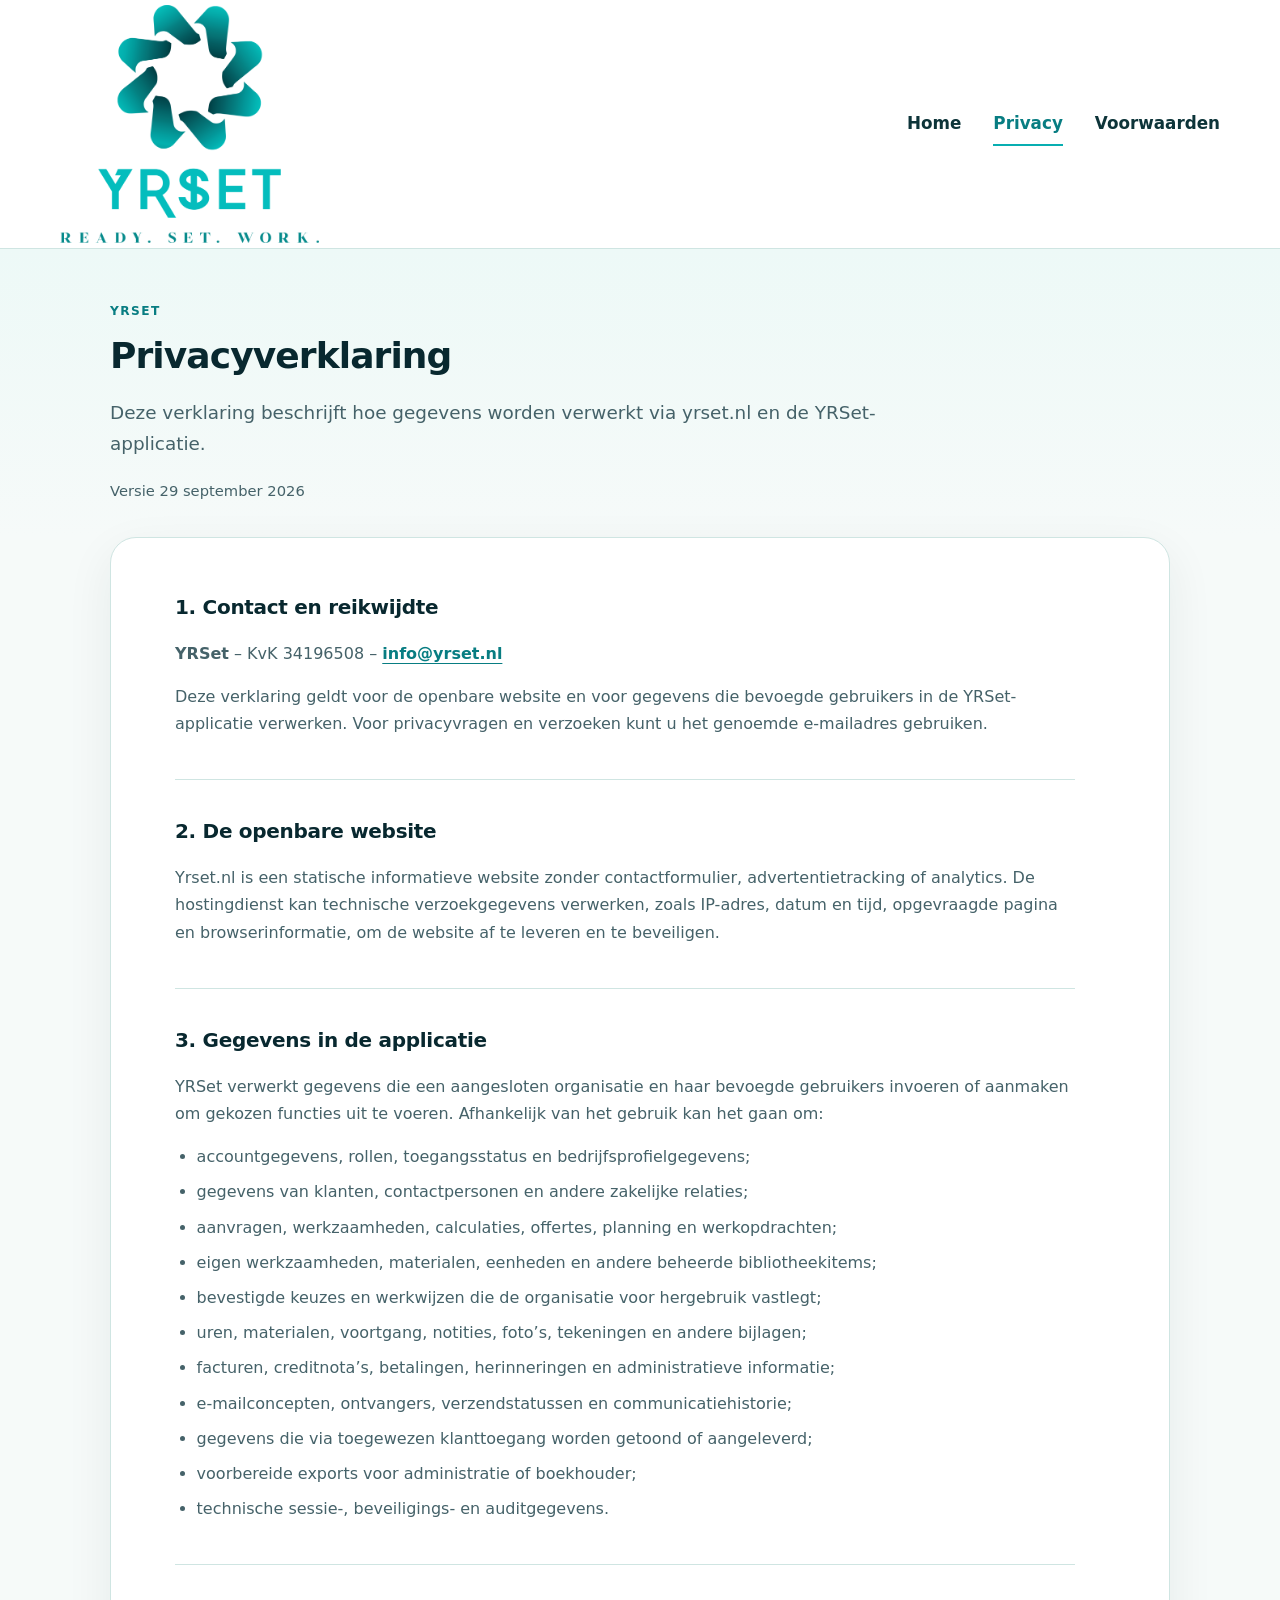
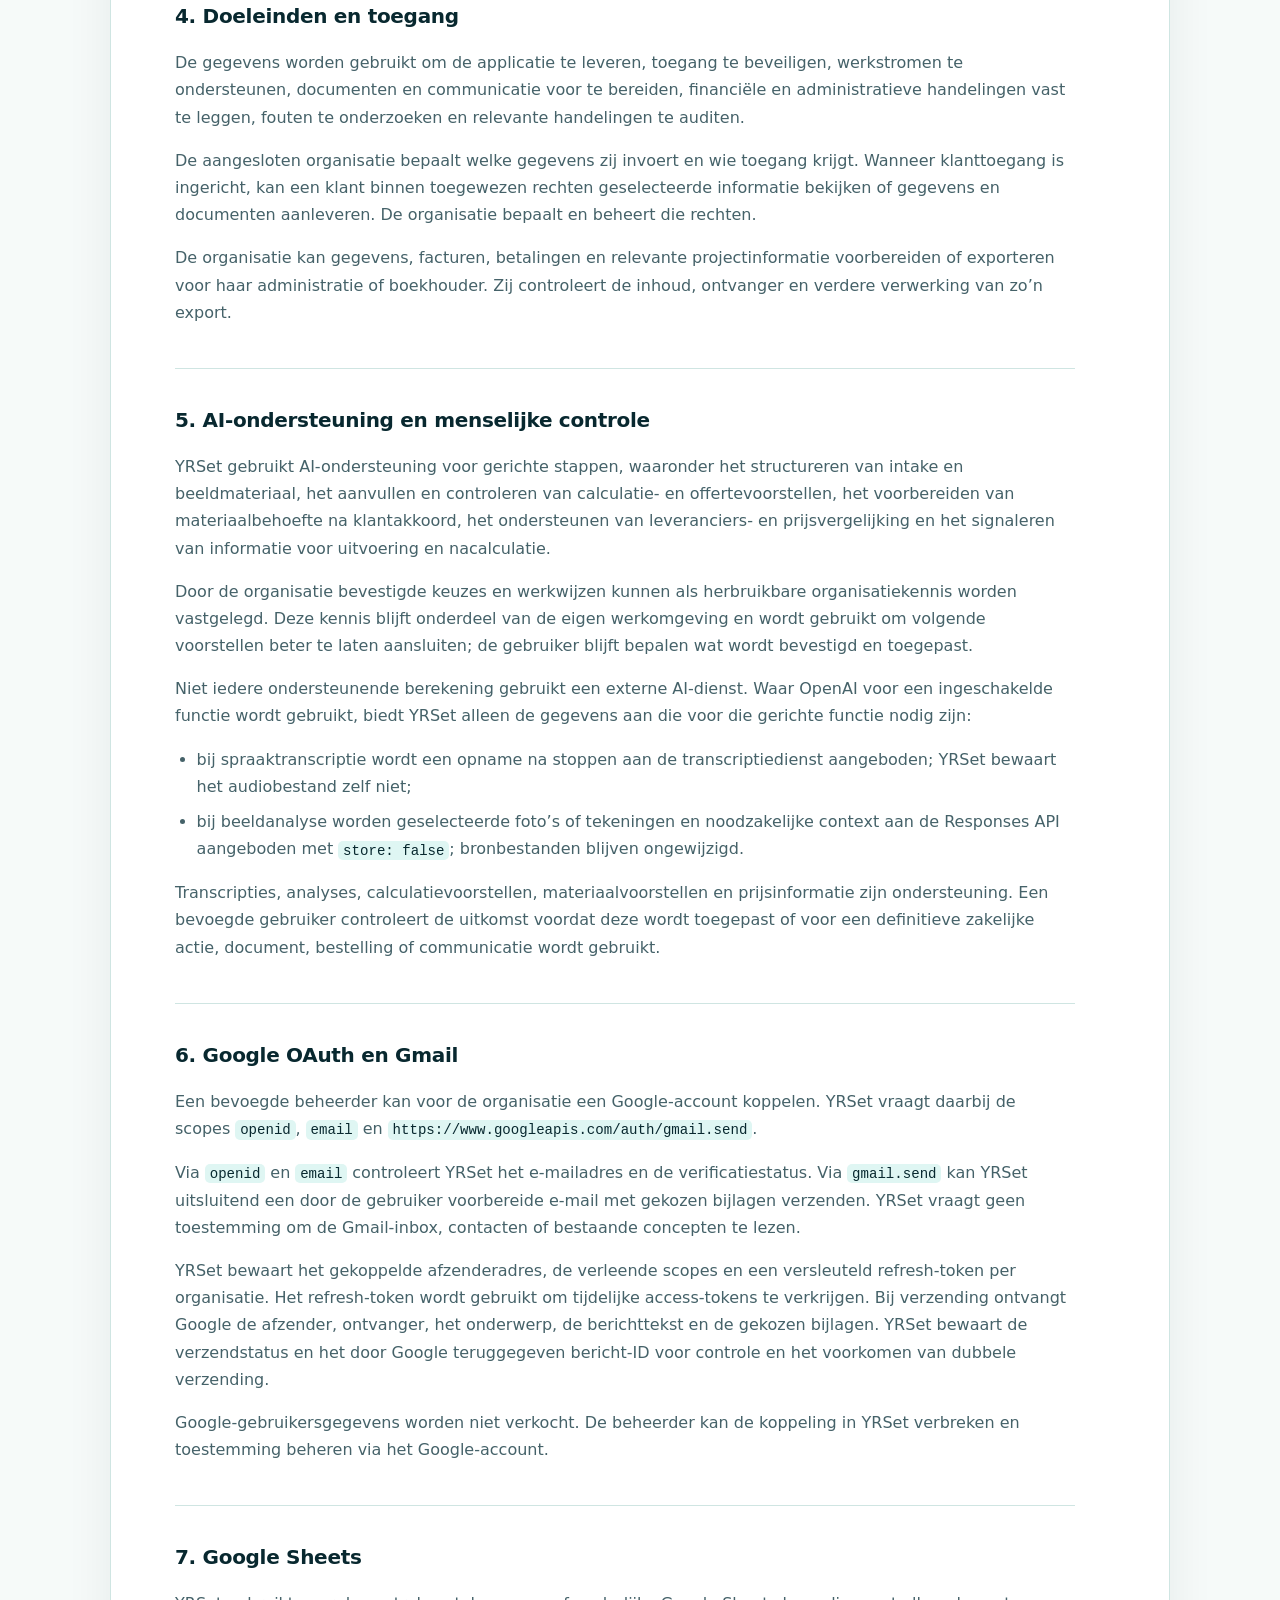
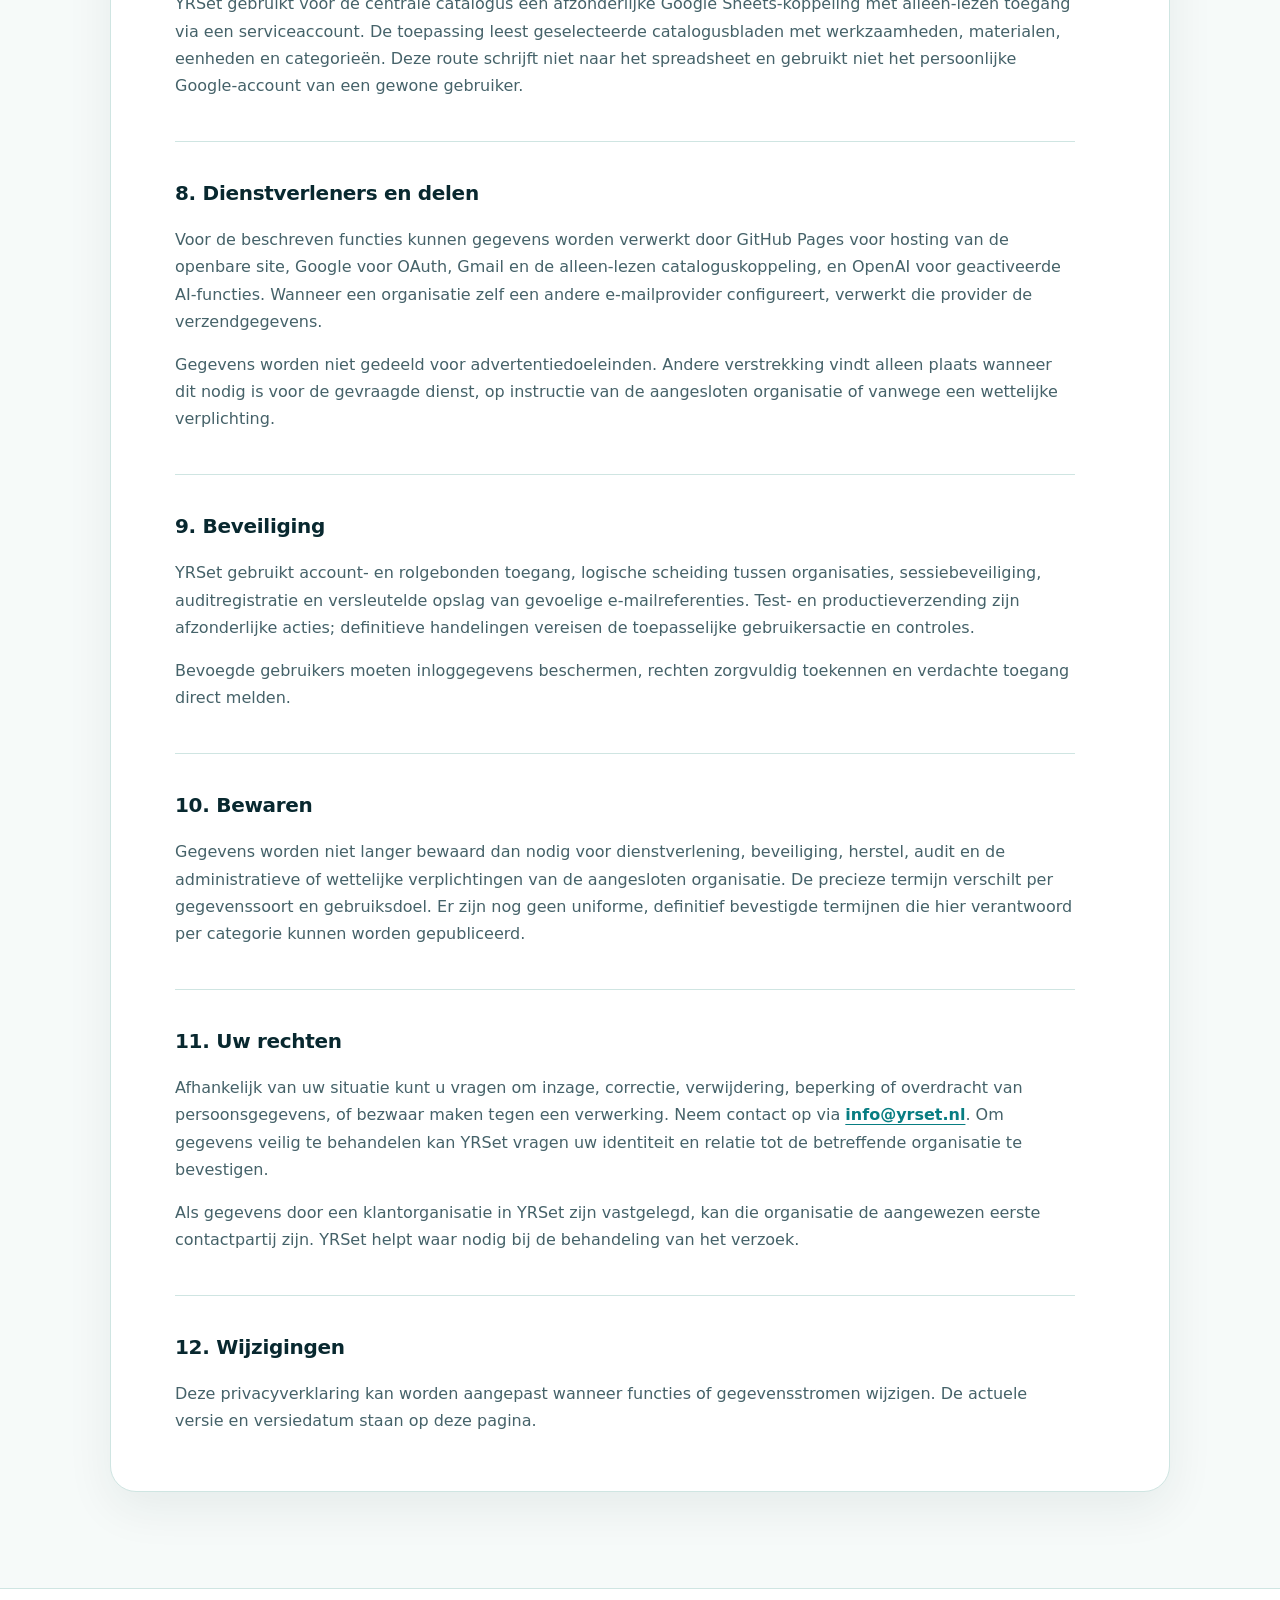
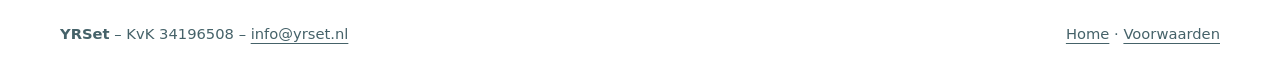
==== commit 0fcd0ebb: "Refine public YRSet content consistency" ====
--- a/privacy/index.html
+++ b/privacy/index.html
@@ -5,11 +5,11 @@
   <meta name="viewport" content="width=device-width, initial-scale=1">
   <meta name="description" content="Privacyverklaring voor de website en applicatie van YRSet.">
   <title>Privacyverklaring · YRSet</title>
-  <link rel="stylesheet" href="../style.css?v=20260929-5">
+  <link rel="stylesheet" href="../style.css?v=20260929-6">
 </head>
 <body>
   <a class="skip-link" href="#inhoud">Naar de inhoud</a>
-  <header class="site-header"><div class="shell nav-wrap"><a class="brand" href="../" aria-label="YRSet home"><img src="../yrset-logo.png?v=20260929-5" alt="YRSet — Ready. Set. Work."></a><nav aria-label="Hoofdnavigatie"><a href="../">Home</a><a aria-current="page" href="./">Privacy</a><a href="../voorwaarden/">Voorwaarden</a></nav></div></header>
+  <header class="site-header"><div class="shell nav-wrap"><a class="brand" href="../" aria-label="YRSet home"><img src="../yrset-logo.png?v=20260929-6" alt="YRSet — Ready. Set. Work."></a><nav aria-label="Hoofdnavigatie"><a href="../">Home</a><a aria-current="page" href="./">Privacy</a><a href="../voorwaarden/">Voorwaarden</a></nav></div></header>
 
   <main id="inhoud" class="document-main">
     <header class="document-hero"><div class="content-shell"><p class="eyebrow">YRSet</p><h1>Privacyverklaring</h1><p class="document-lead">Deze verklaring beschrijft hoe gegevens worden verwerkt via yrset.nl en de YRSet-applicatie.</p><p class="document-meta">Versie 29 september 2026</p></div></header>
@@ -18,11 +18,11 @@
 
       <section><h2>2. De openbare website</h2><p>Yrset.nl is een statische informatieve website zonder contactformulier, advertentietracking of analytics. De hostingdienst kan technische verzoekgegevens verwerken, zoals IP-adres, datum en tijd, opgevraagde pagina en browserinformatie, om de website af te leveren en te beveiligen.</p></section>
 
-      <section><h2>3. Gegevens in de applicatie</h2><p>YRSet verwerkt gegevens die een aangesloten organisatie en haar bevoegde gebruikers invoeren of aanmaken om gekozen functies uit te voeren. Afhankelijk van het gebruik kan het gaan om:</p><ul><li>accountgegevens, rollen, toegangsstatus en bedrijfsprofielgegevens;</li><li>gegevens van klanten, contactpersonen en andere zakelijke relaties;</li><li>aanvragen, werkzaamheden, calculaties, offertes, planning en werkopdrachten;</li><li>uren, materialen, voortgang, notities, foto’s, tekeningen en andere bijlagen;</li><li>facturen, creditnota’s, betalingen, herinneringen en administratieve informatie;</li><li>e-mailconcepten, ontvangers, verzendstatussen en communicatiehistorie;</li><li>gegevens die via toegewezen klanttoegang worden getoond of aangeleverd;</li><li>voorbereide exports voor administratie of boekhouder;</li><li>technische sessie-, beveiligings- en auditgegevens.</li></ul></section>
+      <section><h2>3. Gegevens in de applicatie</h2><p>YRSet verwerkt gegevens die een aangesloten organisatie en haar bevoegde gebruikers invoeren of aanmaken om gekozen functies uit te voeren. Afhankelijk van het gebruik kan het gaan om:</p><ul><li>accountgegevens, rollen, toegangsstatus en bedrijfsprofielgegevens;</li><li>gegevens van klanten, contactpersonen en andere zakelijke relaties;</li><li>aanvragen, werkzaamheden, calculaties, offertes, planning en werkopdrachten;</li><li>eigen werkzaamheden, materialen, eenheden en andere beheerde bibliotheekitems;</li><li>bevestigde keuzes en werkwijzen die de organisatie voor hergebruik vastlegt;</li><li>uren, materialen, voortgang, notities, foto’s, tekeningen en andere bijlagen;</li><li>facturen, creditnota’s, betalingen, herinneringen en administratieve informatie;</li><li>e-mailconcepten, ontvangers, verzendstatussen en communicatiehistorie;</li><li>gegevens die via toegewezen klanttoegang worden getoond of aangeleverd;</li><li>voorbereide exports voor administratie of boekhouder;</li><li>technische sessie-, beveiligings- en auditgegevens.</li></ul></section>
 
       <section><h2>4. Doeleinden en toegang</h2><p>De gegevens worden gebruikt om de applicatie te leveren, toegang te beveiligen, werkstromen te ondersteunen, documenten en communicatie voor te bereiden, financiële en administratieve handelingen vast te leggen, fouten te onderzoeken en relevante handelingen te auditen.</p><p>De aangesloten organisatie bepaalt welke gegevens zij invoert en wie toegang krijgt. Wanneer klanttoegang is ingericht, kan een klant binnen toegewezen rechten geselecteerde informatie bekijken of gegevens en documenten aanleveren. De organisatie bepaalt en beheert die rechten.</p><p>De organisatie kan gegevens, facturen, betalingen en relevante projectinformatie voorbereiden of exporteren voor haar administratie of boekhouder. Zij controleert de inhoud, ontvanger en verdere verwerking van zo’n export.</p></section>
 
-      <section><h2>5. AI-ondersteuning en menselijke controle</h2><p>YRSet gebruikt AI-ondersteuning voor gerichte stappen, waaronder het structureren van intake en beeldmateriaal, het aanvullen en controleren van voorstellen, het voorbereiden van materiaalbehoefte na klantakkoord, het ondersteunen van leveranciers- en prijsvergelijking en het signaleren van informatie voor uitvoering en nacalculatie.</p><p>Niet iedere ondersteunende berekening gebruikt een externe AI-dienst. Waar OpenAI voor een ingeschakelde functie wordt gebruikt, biedt YRSet alleen de gegevens aan die voor die gerichte functie nodig zijn:</p><ul><li>bij spraaktranscriptie wordt een opname na stoppen aan de transcriptiedienst aangeboden; YRSet bewaart het audiobestand zelf niet;</li><li>bij beeldanalyse worden geselecteerde foto’s of tekeningen en noodzakelijke context aan de Responses API aangeboden met <code>store: false</code>; bronbestanden blijven ongewijzigd.</li></ul><p>Transcripties, analyses, calculatievoorstellen, materiaalvoorstellen en prijsinformatie zijn ondersteuning. Een bevoegde gebruiker controleert de uitkomst voordat deze wordt toegepast of voor een definitieve zakelijke actie, document, bestelling of communicatie wordt gebruikt.</p></section>
+      <section><h2>5. AI-ondersteuning en menselijke controle</h2><p>YRSet gebruikt AI-ondersteuning voor gerichte stappen, waaronder het structureren van intake en beeldmateriaal, het aanvullen en controleren van calculatie- en offertevoorstellen, het voorbereiden van materiaalbehoefte na klantakkoord, het ondersteunen van leveranciers- en prijsvergelijking en het signaleren van informatie voor uitvoering en nacalculatie.</p><p>Door de organisatie bevestigde keuzes en werkwijzen kunnen als herbruikbare organisatiekennis worden vastgelegd. Deze kennis blijft onderdeel van de eigen werkomgeving en wordt gebruikt om volgende voorstellen beter te laten aansluiten; de gebruiker blijft bepalen wat wordt bevestigd en toegepast.</p><p>Niet iedere ondersteunende berekening gebruikt een externe AI-dienst. Waar OpenAI voor een ingeschakelde functie wordt gebruikt, biedt YRSet alleen de gegevens aan die voor die gerichte functie nodig zijn:</p><ul><li>bij spraaktranscriptie wordt een opname na stoppen aan de transcriptiedienst aangeboden; YRSet bewaart het audiobestand zelf niet;</li><li>bij beeldanalyse worden geselecteerde foto’s of tekeningen en noodzakelijke context aan de Responses API aangeboden met <code>store: false</code>; bronbestanden blijven ongewijzigd.</li></ul><p>Transcripties, analyses, calculatievoorstellen, materiaalvoorstellen en prijsinformatie zijn ondersteuning. Een bevoegde gebruiker controleert de uitkomst voordat deze wordt toegepast of voor een definitieve zakelijke actie, document, bestelling of communicatie wordt gebruikt.</p></section>
 
       <section><h2>6. Google OAuth en Gmail</h2><p>Een bevoegde beheerder kan voor de organisatie een Google-account koppelen. YRSet vraagt daarbij de scopes <code>openid</code>, <code>email</code> en <code>https://www.googleapis.com/auth/gmail.send</code>.</p><p>Via <code>openid</code> en <code>email</code> controleert YRSet het e-mailadres en de verificatiestatus. Via <code>gmail.send</code> kan YRSet uitsluitend een door de gebruiker voorbereide e-mail met gekozen bijlagen verzenden. YRSet vraagt geen toestemming om de Gmail-inbox, contacten of bestaande concepten te lezen.</p><p>YRSet bewaart het gekoppelde afzenderadres, de verleende scopes en een versleuteld refresh-token per organisatie. Het refresh-token wordt gebruikt om tijdelijke access-tokens te verkrijgen. Bij verzending ontvangt Google de afzender, ontvanger, het onderwerp, de berichttekst en de gekozen bijlagen. YRSet bewaart de verzendstatus en het door Google teruggegeven bericht-ID voor controle en het voorkomen van dubbele verzending.</p><p>Google-gebruikersgegevens worden niet verkocht. De beheerder kan de koppeling in YRSet verbreken en toestemming beheren via het Google-account.</p></section>
 
--- a/style.css
+++ b/style.css
@@ -27,7 +27,7 @@
 .nav-wrap { min-height: 248px; display: flex; align-items: center; justify-content: space-between; gap: 40px; }
 .brand { width: 330px; min-width: 330px; text-decoration: none; }
 .brand img { width: 100%; height: 238px; object-fit: contain; object-position: left center; }
-nav { display: flex; align-items: center; gap: 30px; font-size: 0.9rem; font-weight: 750; }
+nav { display: flex; align-items: center; gap: 32px; font-size: 1.05rem; font-weight: 750; }
 nav a { padding: 7px 0; text-decoration: none; border-bottom: 2px solid transparent; }
 nav a:hover, nav a:focus-visible, nav a[aria-current="page"] { color: var(--teal-dark); border-color: var(--teal); }
 
@@ -86,7 +86,11 @@
 .document-card { padding: 56px 64px; background: var(--surface); border: 1px solid var(--line); border-radius: var(--radius); box-shadow: 0 16px 48px rgba(8,40,47,0.07); }
 .document-card section { max-width: 900px; }
 .document-card section + section { margin-top: 42px; padding-top: 38px; border-top: 1px solid var(--line); }
-.document-card h2 { font-size: 36px; }
+.hero-panel h2,
+.ai-flow h3,
+.journey h3,
+.feature-card h3,
+.document-card h2 { font-size: 20px; line-height: 1.3; letter-spacing: -0.015em; }
 .document-card p, .document-card li { color: var(--ink-soft); }
 .document-card ul { padding-left: 1.35rem; }
 .document-card li + li { margin-top: 8px; }
@@ -110,8 +114,13 @@
   .nav-wrap { min-height: 270px; align-items: center; flex-direction: column; justify-content: center; gap: 0; padding: 4px 0 12px; }
   .brand { width: 270px; min-width: 270px; }
   .brand img { height: 208px; object-position: center; }
-  nav { flex-wrap: wrap; justify-content: center; gap: 8px 22px; font-size: 0.84rem; }
-  h1, h2, .document-card h2 { font-size: 28px; }
+  nav { flex-wrap: wrap; justify-content: center; gap: 8px 24px; font-size: 0.96rem; }
+  h1, h2 { font-size: 28px; }
+  .hero-panel h2,
+  .ai-flow h3,
+  .journey h3,
+  .feature-card h3,
+  .document-card h2 { font-size: 19px; }
   .hero { padding: 42px 0 50px; }
   .lead { font-size: 1.08rem; }
   .section { padding: 60px 0; }
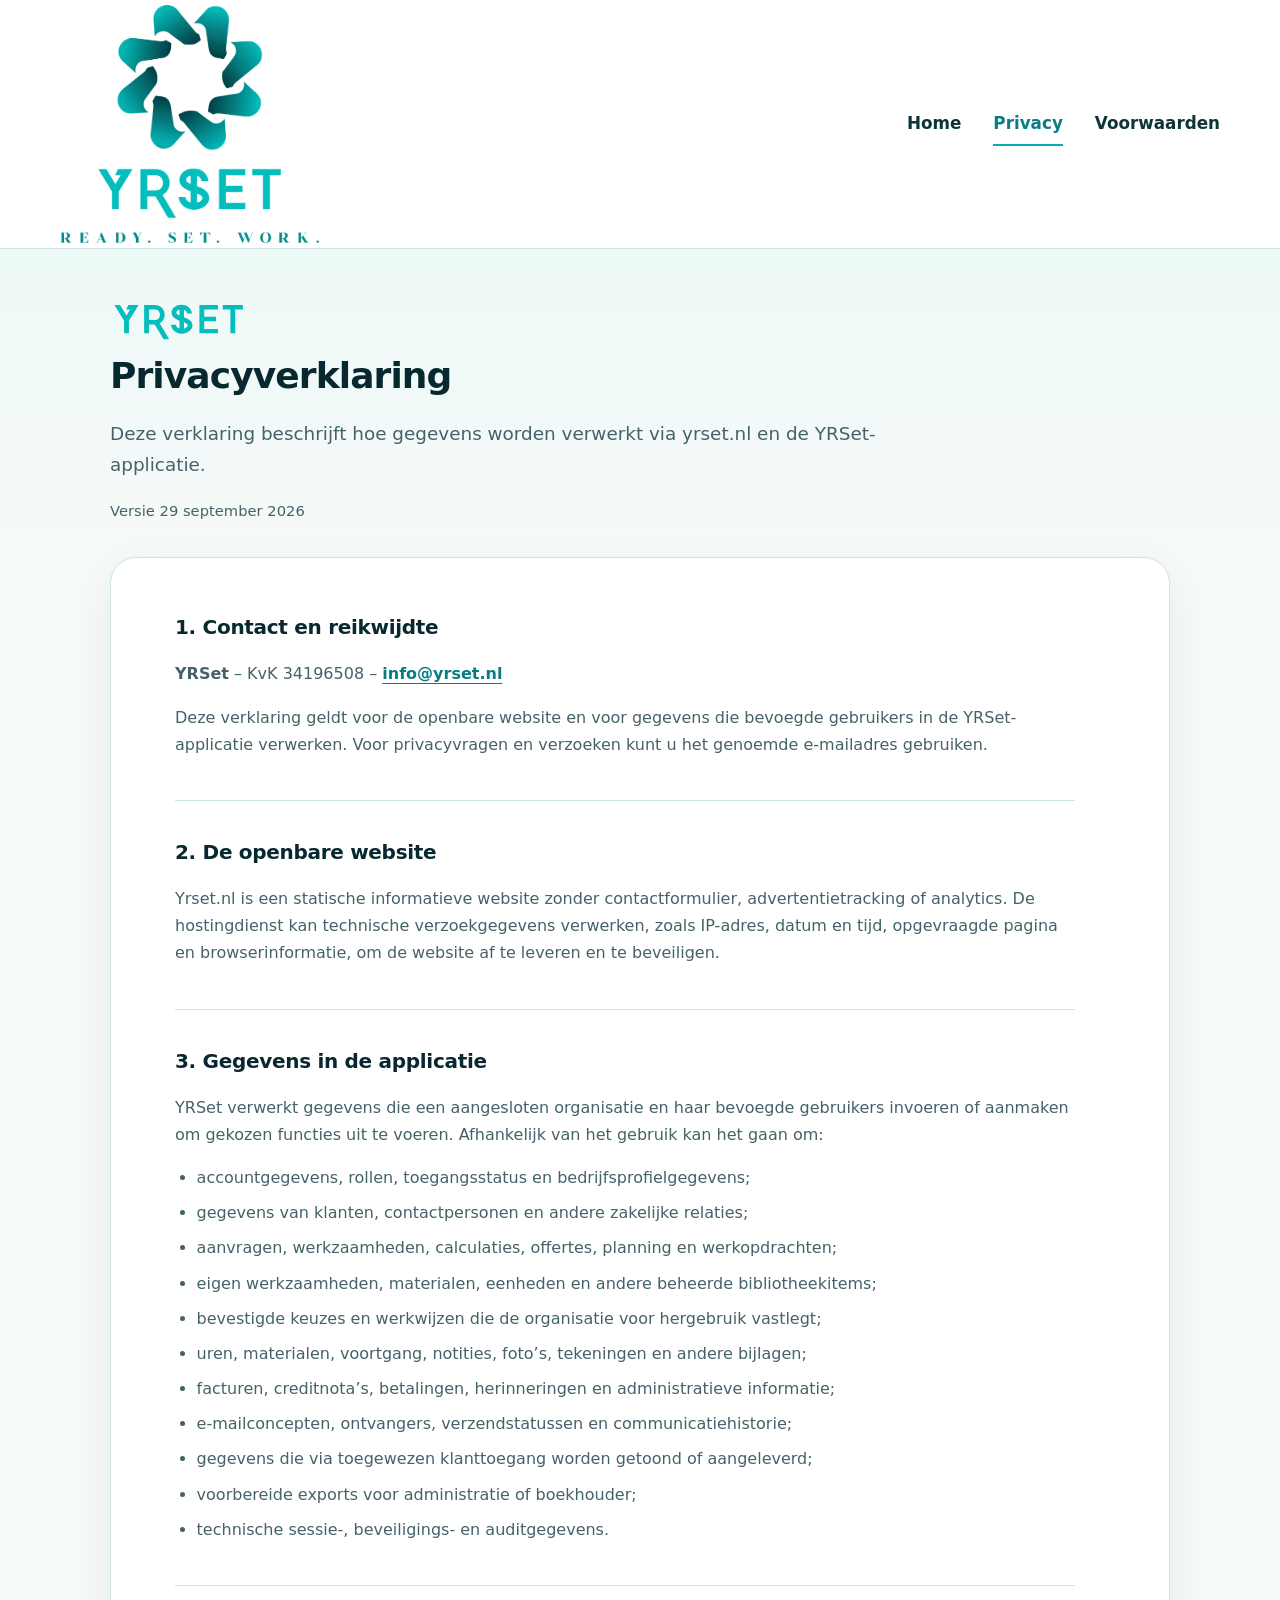
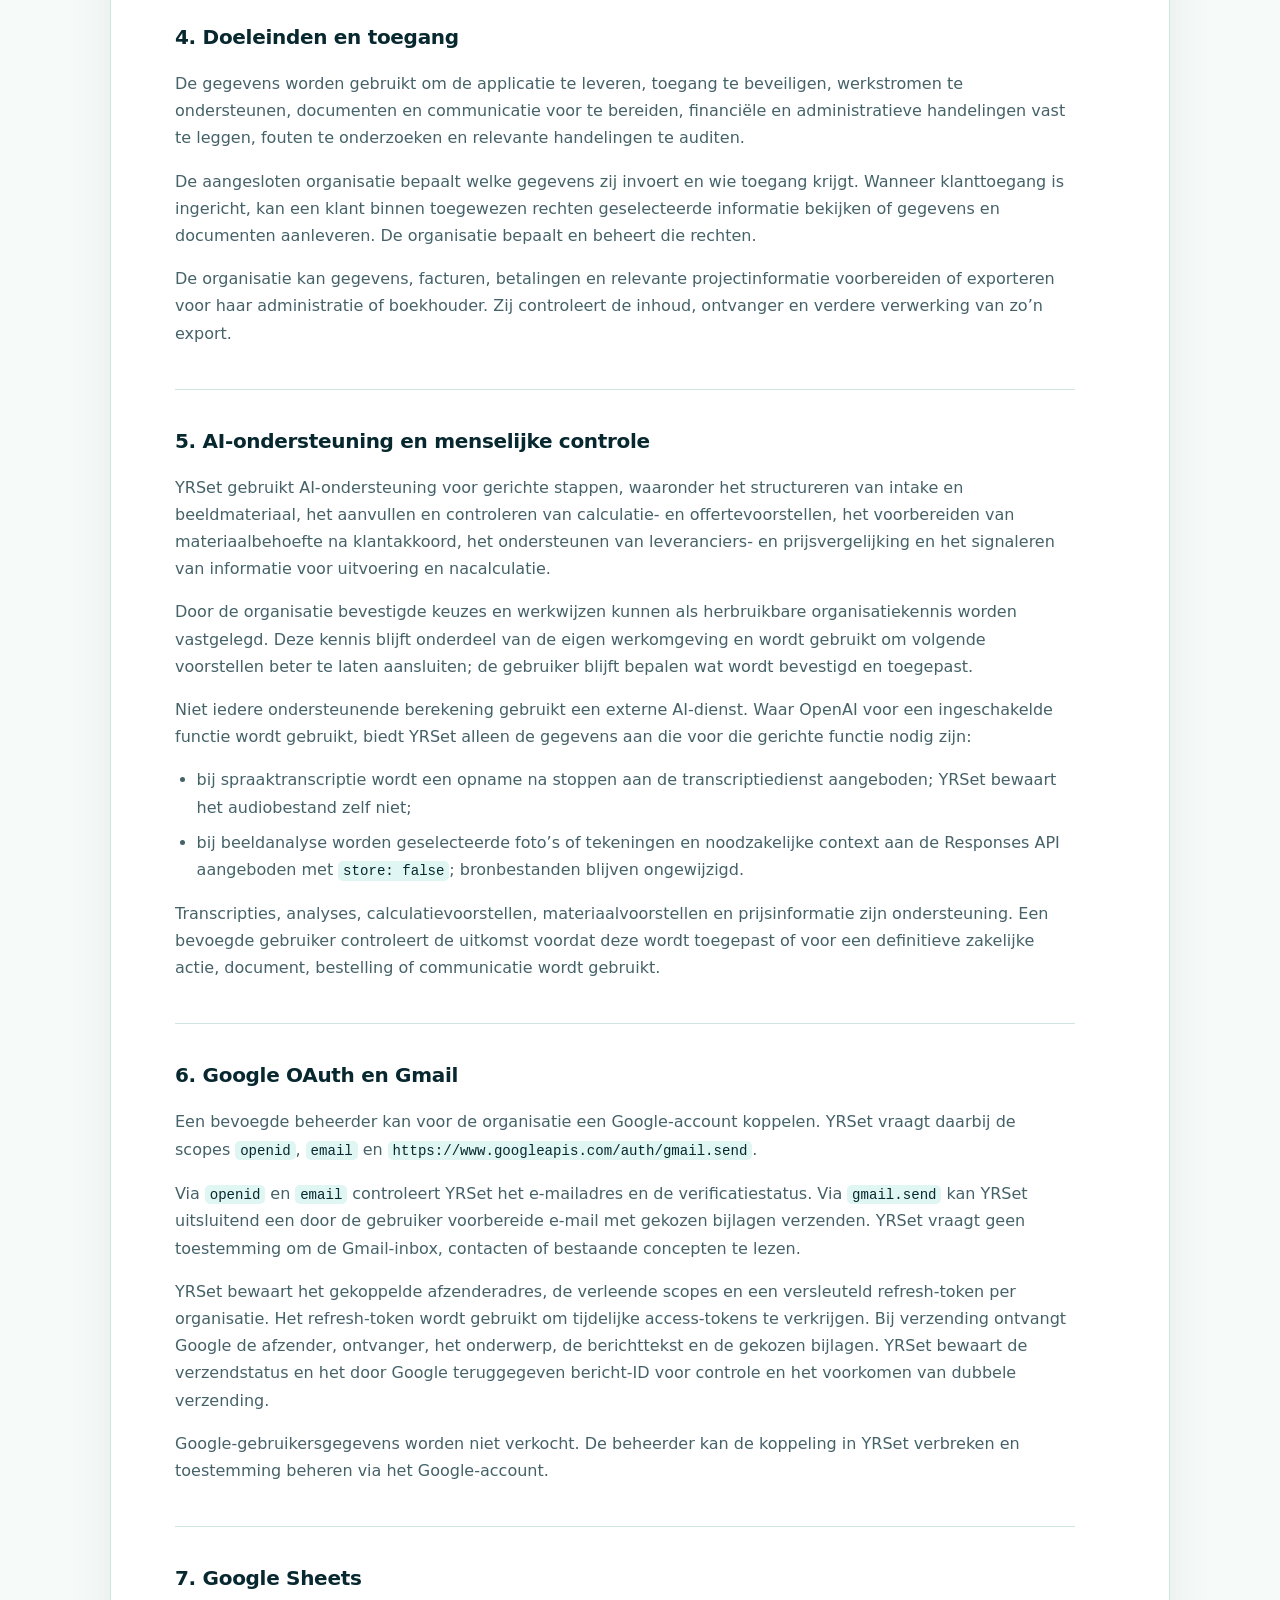
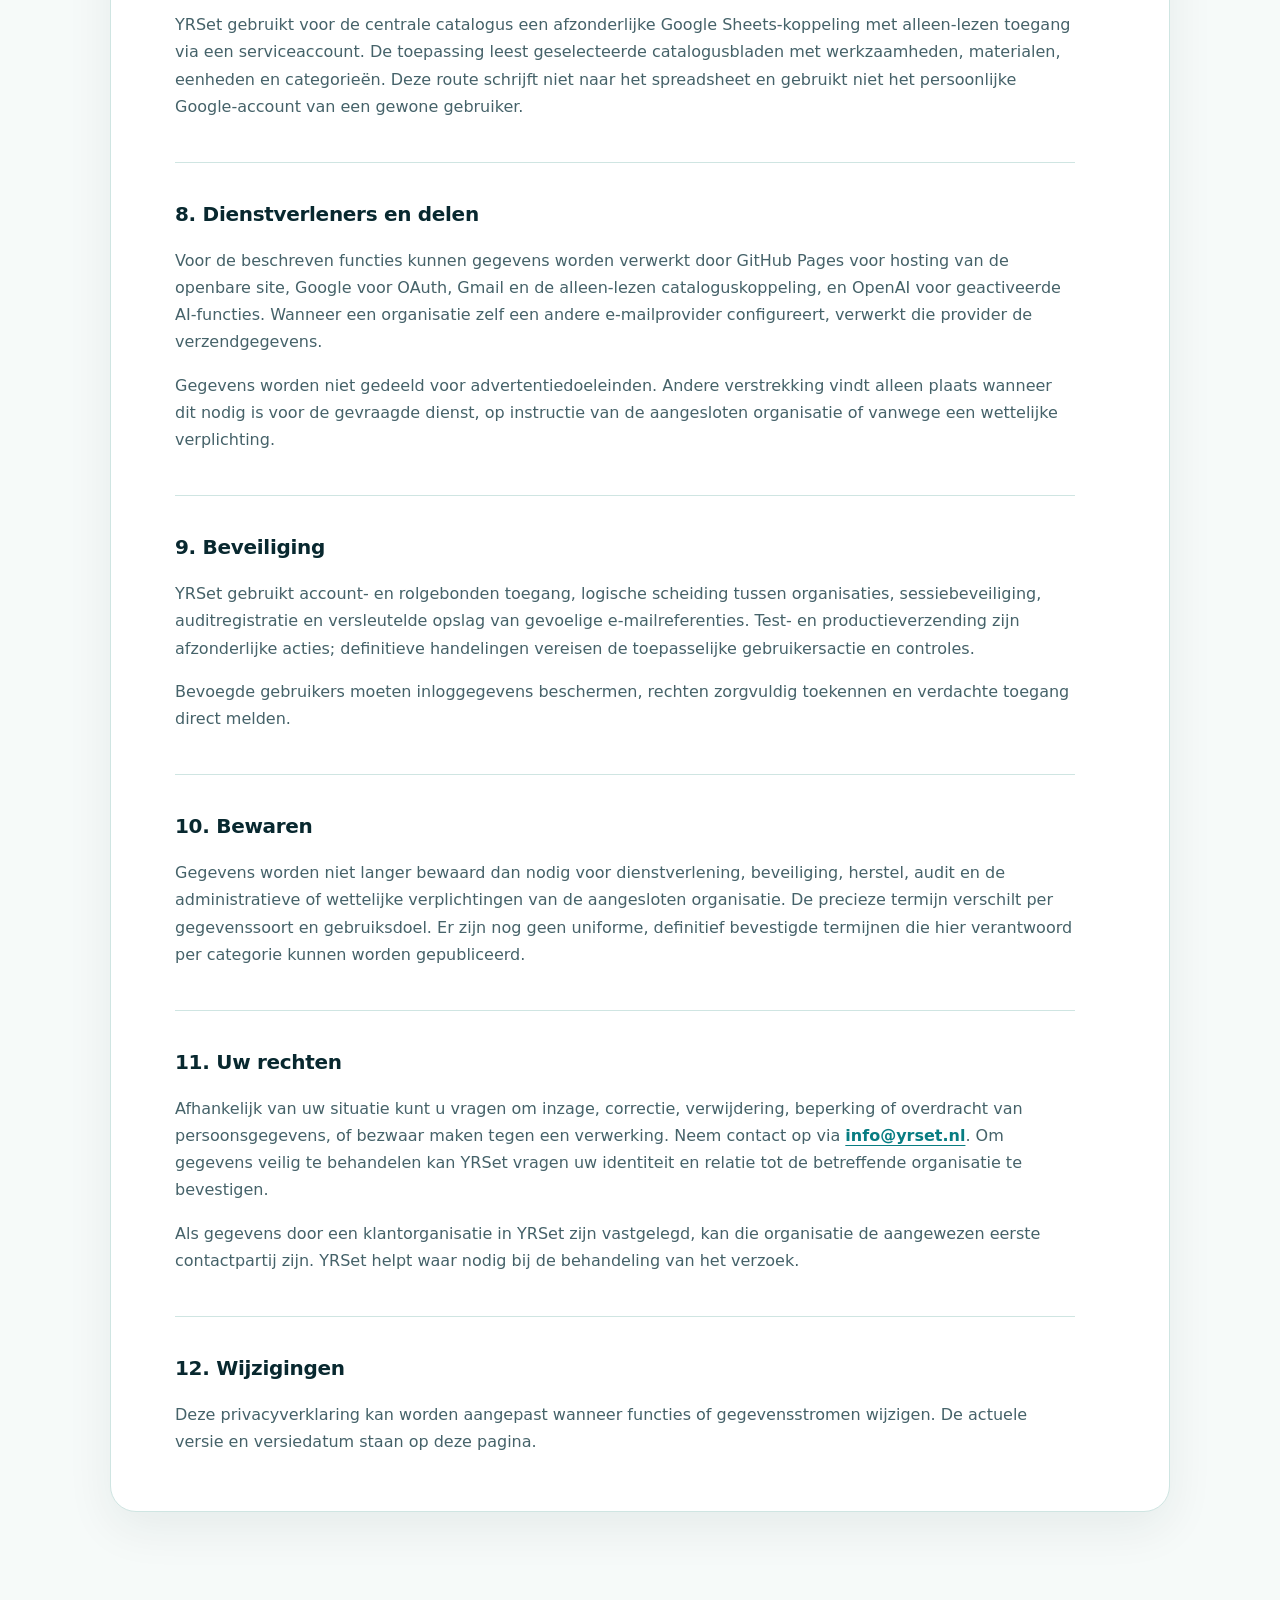
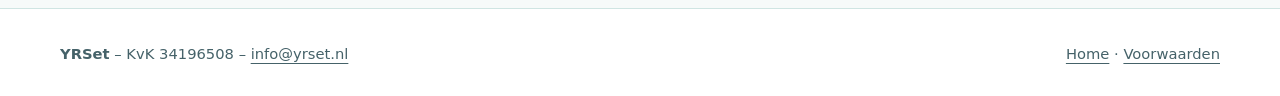
==== commit ce90e108: "Use official YRSet wordmark asset" ====
--- a/privacy/index.html
+++ b/privacy/index.html
@@ -5,14 +5,14 @@
   <meta name="viewport" content="width=device-width, initial-scale=1">
   <meta name="description" content="Privacyverklaring voor de website en applicatie van YRSet.">
   <title>Privacyverklaring · YRSet</title>
-  <link rel="stylesheet" href="../style.css?v=20260929-6">
+  <link rel="stylesheet" href="../style.css?v=20260929-7">
 </head>
 <body>
   <a class="skip-link" href="#inhoud">Naar de inhoud</a>
   <header class="site-header"><div class="shell nav-wrap"><a class="brand" href="../" aria-label="YRSet home"><img src="../yrset-logo.png?v=20260929-6" alt="YRSet — Ready. Set. Work."></a><nav aria-label="Hoofdnavigatie"><a href="../">Home</a><a aria-current="page" href="./">Privacy</a><a href="../voorwaarden/">Voorwaarden</a></nav></div></header>
 
   <main id="inhoud" class="document-main">
-    <header class="document-hero"><div class="content-shell"><p class="eyebrow">YRSet</p><h1>Privacyverklaring</h1><p class="document-lead">Deze verklaring beschrijft hoe gegevens worden verwerkt via yrset.nl en de YRSet-applicatie.</p><p class="document-meta">Versie 29 september 2026</p></div></header>
+    <header class="document-hero"><div class="content-shell"><svg class="wordmark-label" viewBox="390 440 500 150" role="img" aria-label="YRSet"><image href="../yrset-wordmark.svg?v=20260929-7" width="1280" height="1024"></image></svg><h1>Privacyverklaring</h1><p class="document-lead">Deze verklaring beschrijft hoe gegevens worden verwerkt via yrset.nl en de YRSet-applicatie.</p><p class="document-meta">Versie 29 september 2026</p></div></header>
     <article class="content-shell document-card">
       <section><h2>1. Contact en reikwijdte</h2><p><strong>YRSet</strong> – KvK 34196508 – <a href="mailto:info@yrset.nl">info@yrset.nl</a></p><p>Deze verklaring geldt voor de openbare website en voor gegevens die bevoegde gebruikers in de YRSet-applicatie verwerken. Voor privacyvragen en verzoeken kunt u het genoemde e-mailadres gebruiken.</p></section>
 
--- a/style.css
+++ b/style.css
@@ -80,6 +80,7 @@
 
 .document-main { padding-bottom: 96px; }
 .document-hero { padding: 52px 0 34px; background: linear-gradient(180deg, #edf9f7 0%, var(--paper) 100%); }
+.wordmark-label { display: block; width: 138px; height: auto; margin-bottom: 13px; overflow: visible; }
 .document-hero h1 { max-width: 960px; }
 .document-lead { max-width: 800px; margin: 0 0 18px; color: var(--ink-soft); font-size: 1.15rem; }
 .document-meta { margin: 0; color: var(--ink-soft); font-size: 0.92rem; }
@@ -127,6 +128,7 @@
   .ai-flow, .journey, .feature-grid { grid-template-columns: 1fr; }
   .cta-card { align-items: flex-start; flex-direction: column; padding: 34px 26px; }
   .document-hero { padding: 38px 0 26px; }
+  .wordmark-label { width: 120px; height: 36px; }
   .document-card { padding: 32px 22px; }
   .document-card section + section { margin-top: 34px; padding-top: 30px; }
   .footer-wrap { flex-direction: column; }
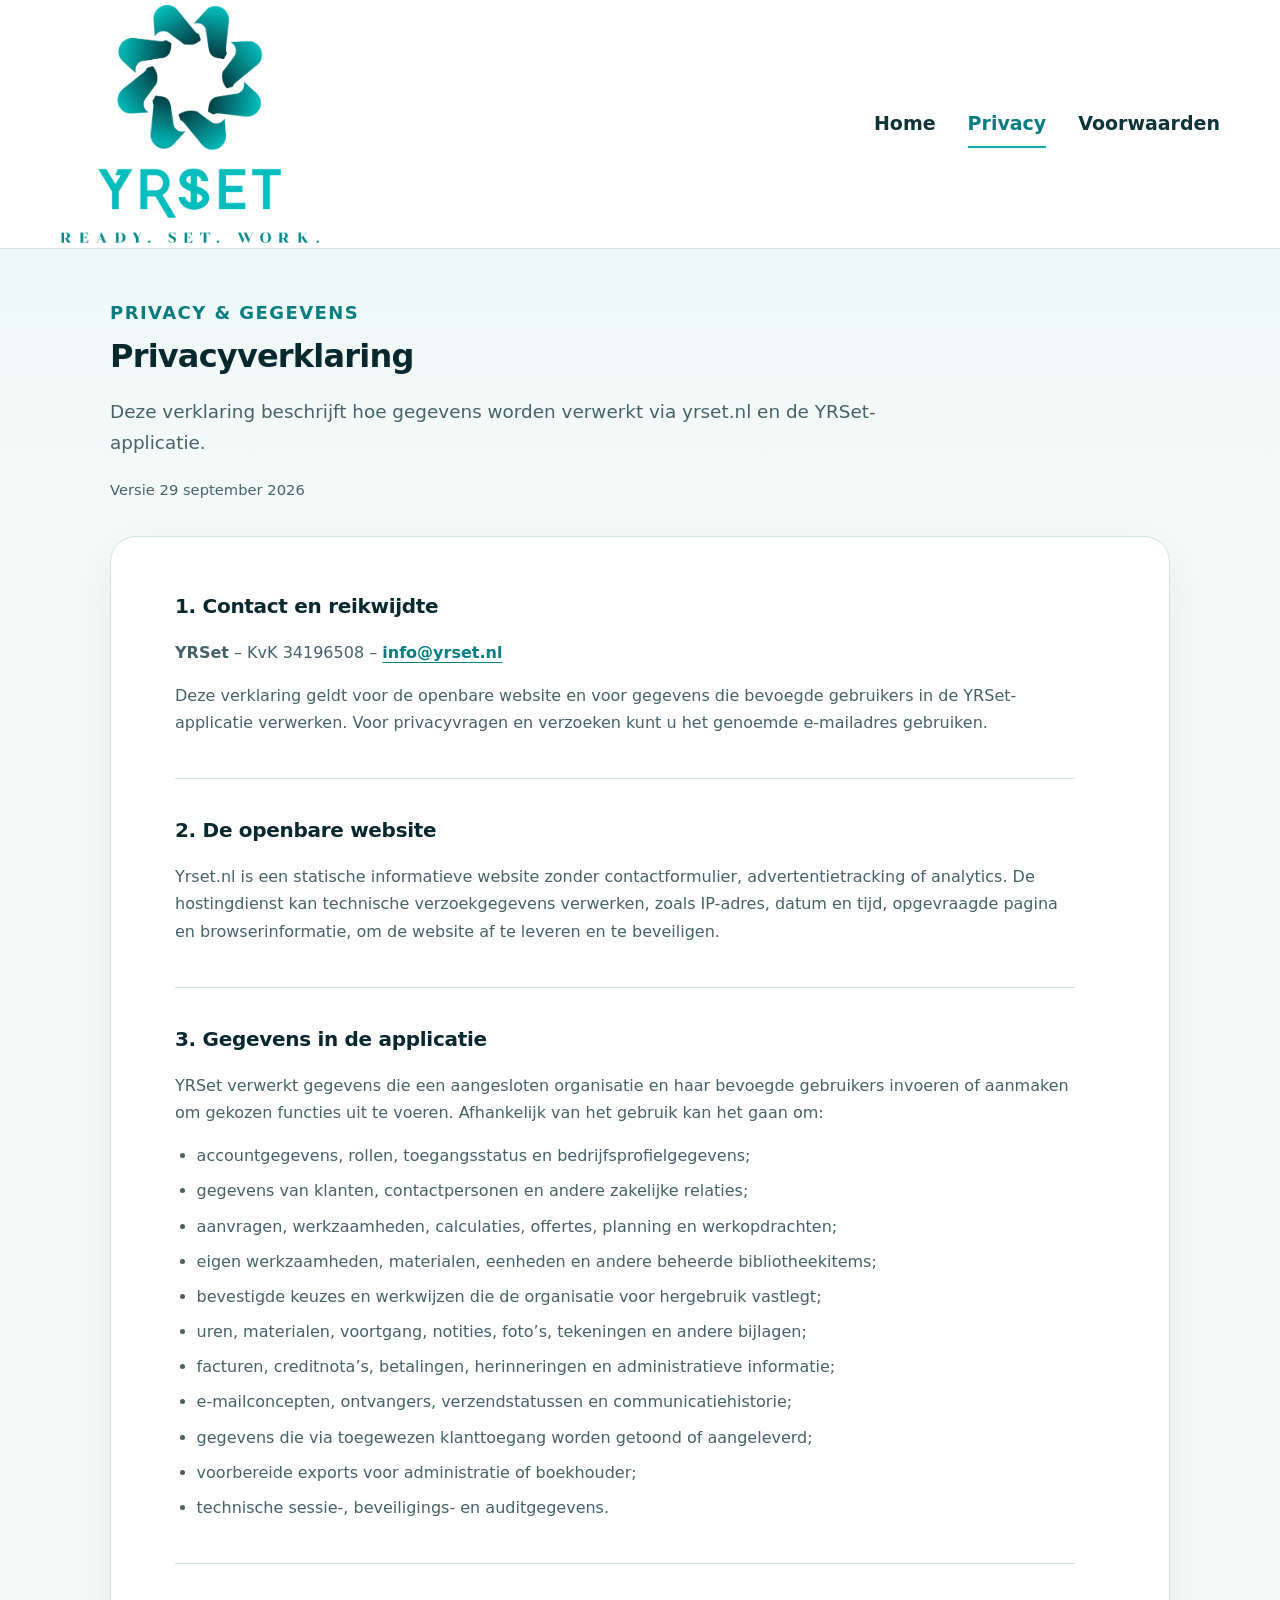
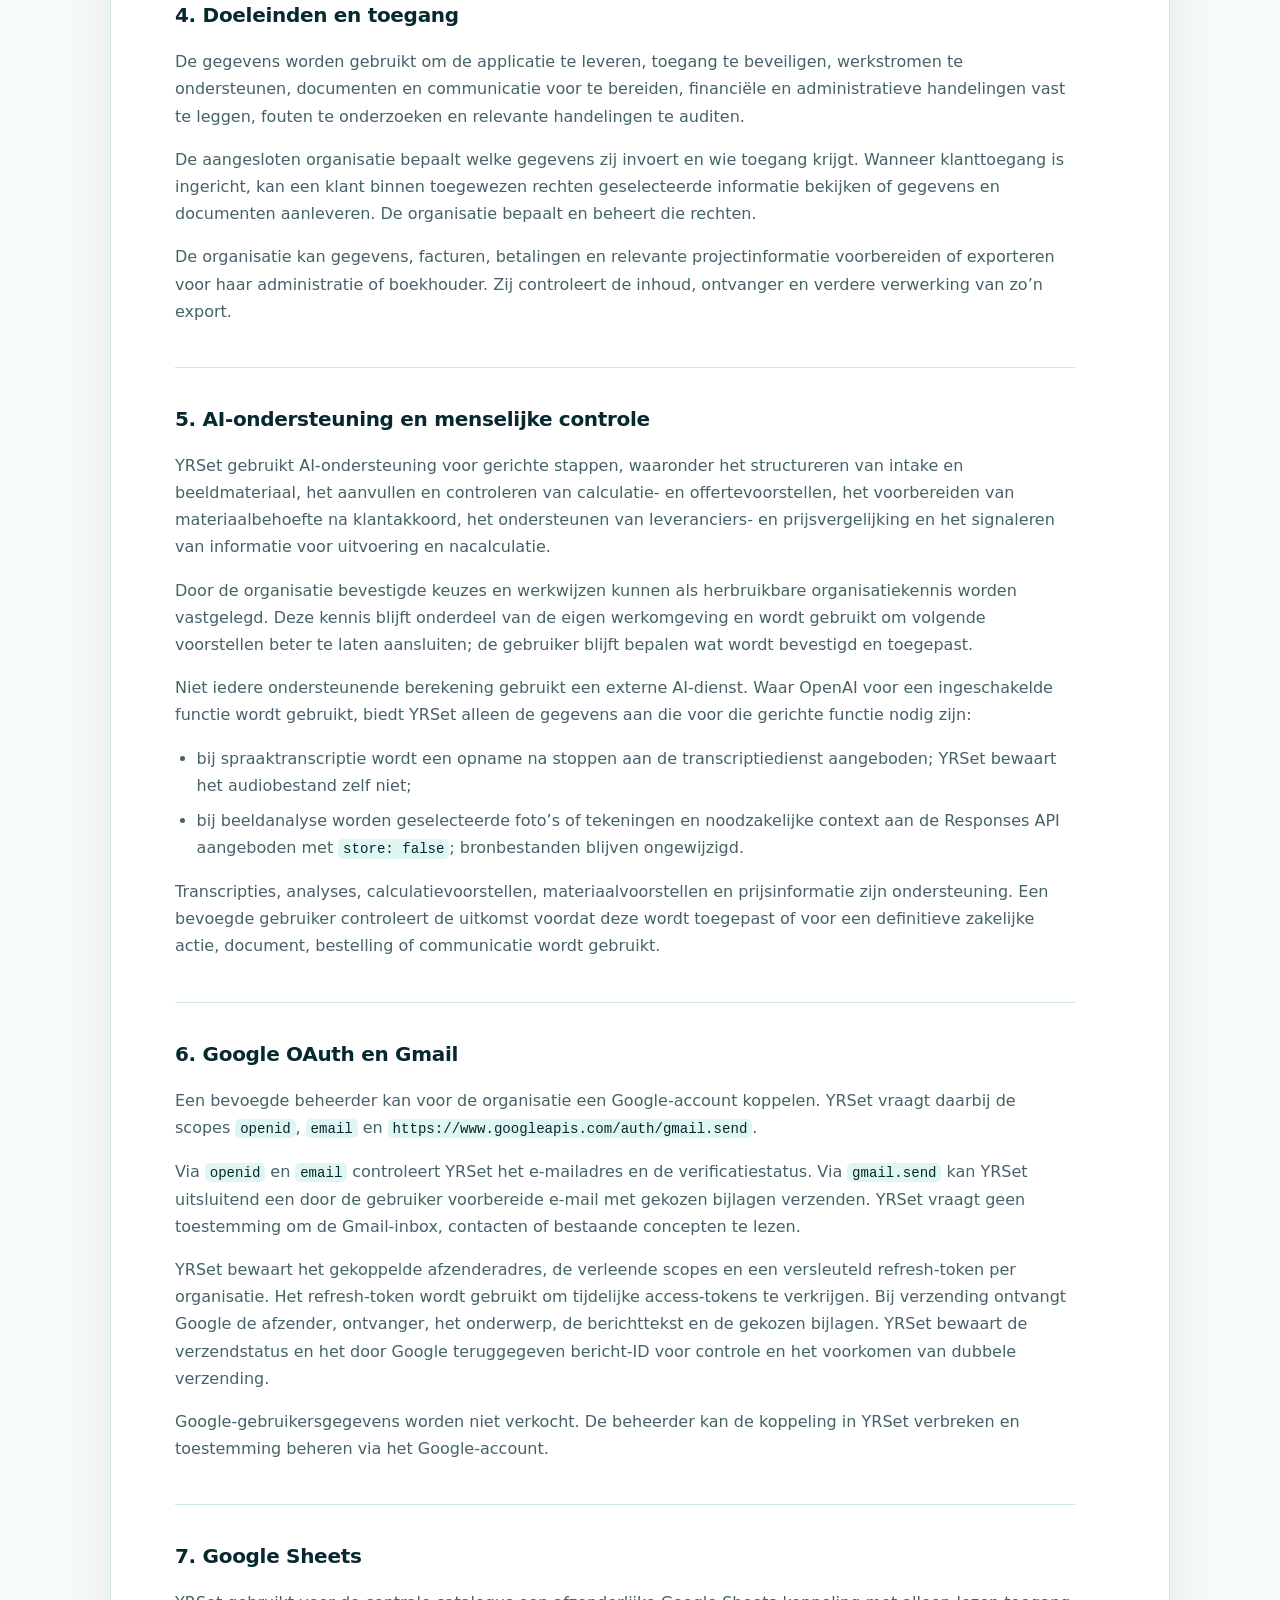
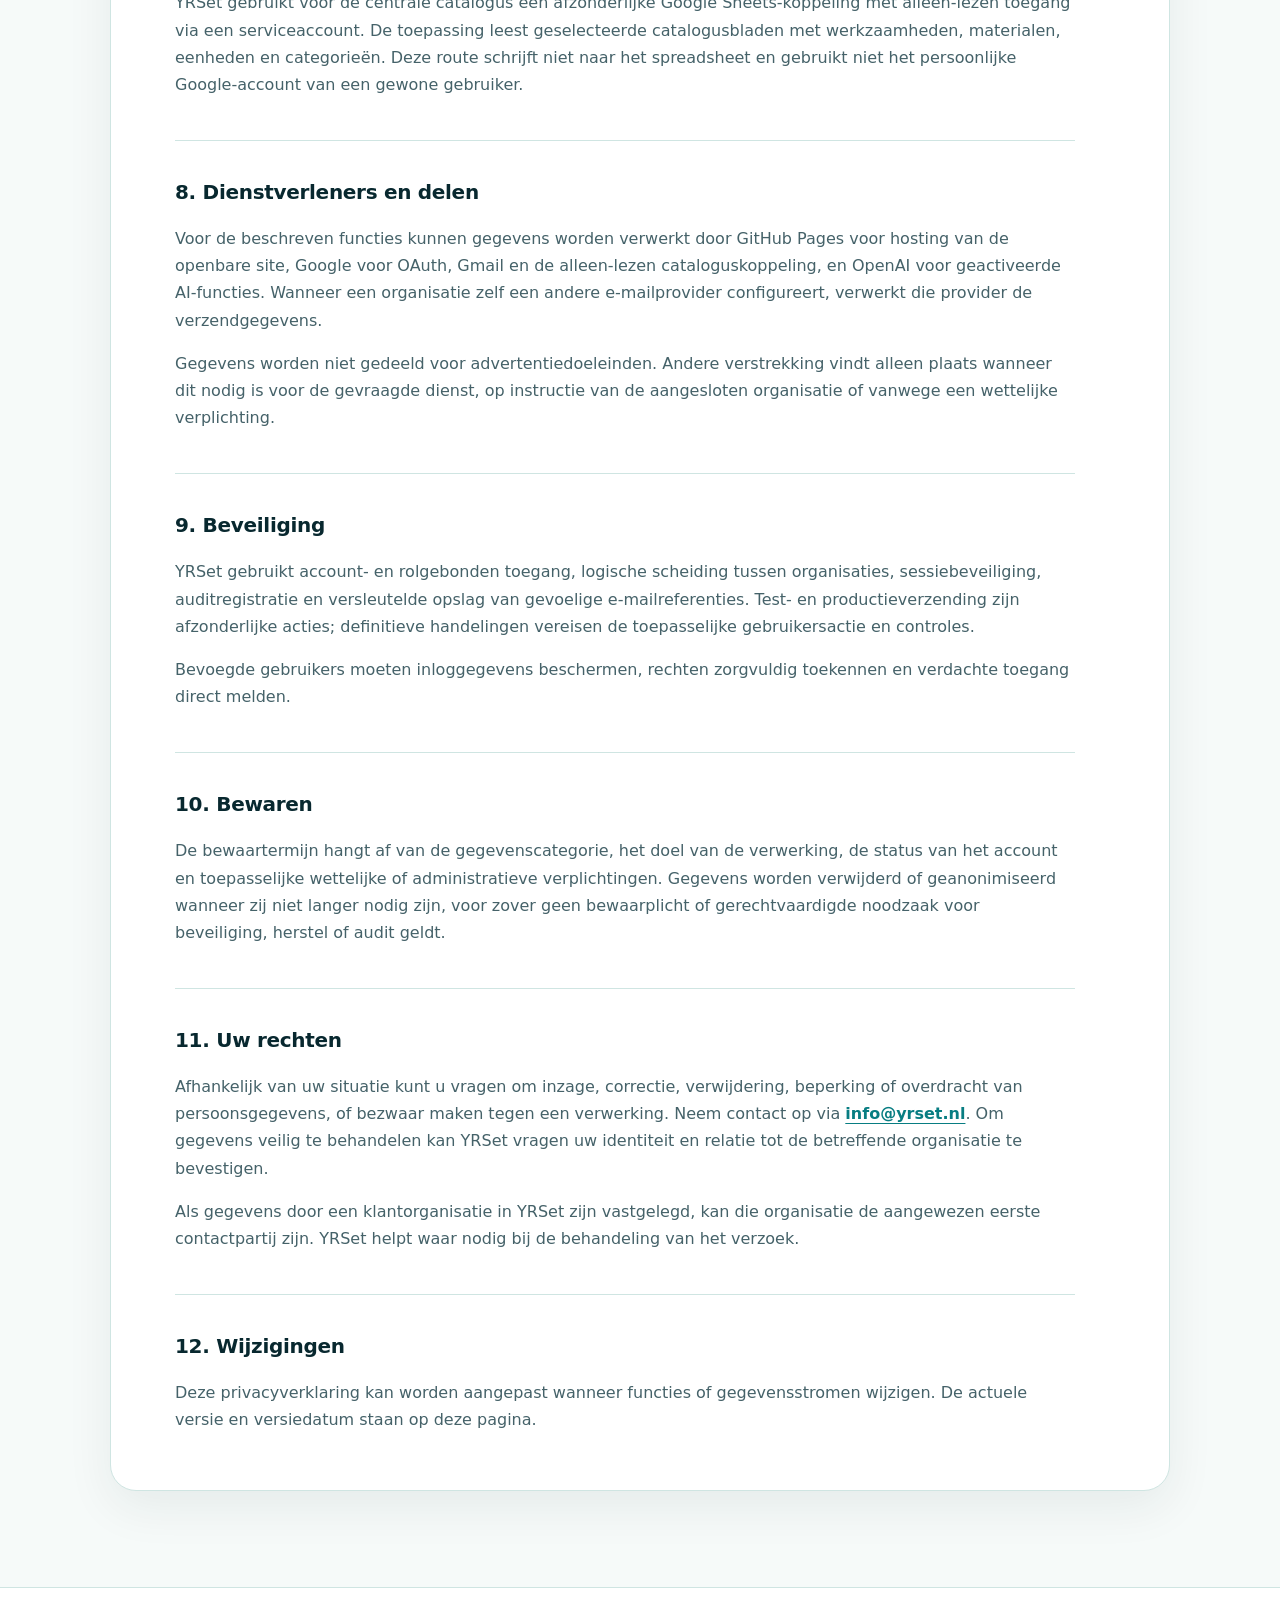
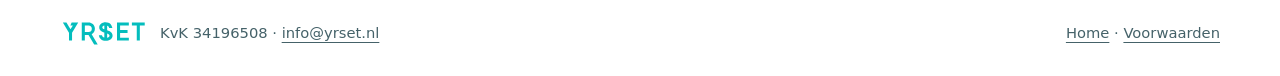
==== commit a8bbe749: "Finalize public YRSet consistency" ====
--- a/privacy/index.html
+++ b/privacy/index.html
@@ -5,14 +5,14 @@
   <meta name="viewport" content="width=device-width, initial-scale=1">
   <meta name="description" content="Privacyverklaring voor de website en applicatie van YRSet.">
   <title>Privacyverklaring · YRSet</title>
-  <link rel="stylesheet" href="../style.css?v=20260929-7">
+  <link rel="stylesheet" href="../style.css?v=20260929-8">
 </head>
 <body>
   <a class="skip-link" href="#inhoud">Naar de inhoud</a>
   <header class="site-header"><div class="shell nav-wrap"><a class="brand" href="../" aria-label="YRSet home"><img src="../yrset-logo.png?v=20260929-6" alt="YRSet — Ready. Set. Work."></a><nav aria-label="Hoofdnavigatie"><a href="../">Home</a><a aria-current="page" href="./">Privacy</a><a href="../voorwaarden/">Voorwaarden</a></nav></div></header>
 
   <main id="inhoud" class="document-main">
-    <header class="document-hero"><div class="content-shell"><svg class="wordmark-label" viewBox="390 440 500 150" role="img" aria-label="YRSet"><image href="../yrset-wordmark.svg?v=20260929-7" width="1280" height="1024"></image></svg><h1>Privacyverklaring</h1><p class="document-lead">Deze verklaring beschrijft hoe gegevens worden verwerkt via yrset.nl en de YRSet-applicatie.</p><p class="document-meta">Versie 29 september 2026</p></div></header>
+    <header class="document-hero"><div class="content-shell"><p class="eyebrow">Privacy &amp; gegevens</p><h1>Privacyverklaring</h1><p class="document-lead">Deze verklaring beschrijft hoe gegevens worden verwerkt via yrset.nl en de YRSet-applicatie.</p><p class="document-meta">Versie 29 september 2026</p></div></header>
     <article class="content-shell document-card">
       <section><h2>1. Contact en reikwijdte</h2><p><strong>YRSet</strong> – KvK 34196508 – <a href="mailto:info@yrset.nl">info@yrset.nl</a></p><p>Deze verklaring geldt voor de openbare website en voor gegevens die bevoegde gebruikers in de YRSet-applicatie verwerken. Voor privacyvragen en verzoeken kunt u het genoemde e-mailadres gebruiken.</p></section>
 
@@ -32,13 +32,13 @@
 
       <section><h2>9. Beveiliging</h2><p>YRSet gebruikt account- en rolgebonden toegang, logische scheiding tussen organisaties, sessiebeveiliging, auditregistratie en versleutelde opslag van gevoelige e-mailreferenties. Test- en productieverzending zijn afzonderlijke acties; definitieve handelingen vereisen de toepasselijke gebruikersactie en controles.</p><p>Bevoegde gebruikers moeten inloggegevens beschermen, rechten zorgvuldig toekennen en verdachte toegang direct melden.</p></section>
 
-      <section><h2>10. Bewaren</h2><p>Gegevens worden niet langer bewaard dan nodig voor dienstverlening, beveiliging, herstel, audit en de administratieve of wettelijke verplichtingen van de aangesloten organisatie. De precieze termijn verschilt per gegevenssoort en gebruiksdoel. Er zijn nog geen uniforme, definitief bevestigde termijnen die hier verantwoord per categorie kunnen worden gepubliceerd.</p></section>
+      <section><h2>10. Bewaren</h2><p>De bewaartermijn hangt af van de gegevenscategorie, het doel van de verwerking, de status van het account en toepasselijke wettelijke of administratieve verplichtingen. Gegevens worden verwijderd of geanonimiseerd wanneer zij niet langer nodig zijn, voor zover geen bewaarplicht of gerechtvaardigde noodzaak voor beveiliging, herstel of audit geldt.</p></section>
 
       <section><h2>11. Uw rechten</h2><p>Afhankelijk van uw situatie kunt u vragen om inzage, correctie, verwijdering, beperking of overdracht van persoonsgegevens, of bezwaar maken tegen een verwerking. Neem contact op via <a href="mailto:info@yrset.nl">info@yrset.nl</a>. Om gegevens veilig te behandelen kan YRSet vragen uw identiteit en relatie tot de betreffende organisatie te bevestigen.</p><p>Als gegevens door een klantorganisatie in YRSet zijn vastgelegd, kan die organisatie de aangewezen eerste contactpartij zijn. YRSet helpt waar nodig bij de behandeling van het verzoek.</p></section>
 
       <section><h2>12. Wijzigingen</h2><p>Deze privacyverklaring kan worden aangepast wanneer functies of gegevensstromen wijzigen. De actuele versie en versiedatum staan op deze pagina.</p></section>
     </article>
   </main>
-  <footer><div class="shell footer-wrap"><p><strong>YRSet</strong> – KvK 34196508 – <a href="mailto:info@yrset.nl">info@yrset.nl</a></p><p><a href="../">Home</a> · <a href="../voorwaarden/">Voorwaarden</a></p></div></footer>
+  <footer><div class="shell footer-wrap"><p class="footer-brandline"><svg class="footer-wordmark" viewBox="390 440 500 150" role="img" aria-label="YRSet"><image href="../yrset-wordmark.svg?v=20260929-8" width="1280" height="1024"></image></svg><span>KvK 34196508 · <a href="mailto:info@yrset.nl">info@yrset.nl</a></span></p><p><a href="../">Home</a> · <a href="../voorwaarden/">Voorwaarden</a></p></div></footer>
 </body>
 </html>
--- a/style.css
+++ b/style.css
@@ -27,16 +27,16 @@
 .nav-wrap { min-height: 248px; display: flex; align-items: center; justify-content: space-between; gap: 40px; }
 .brand { width: 330px; min-width: 330px; text-decoration: none; }
 .brand img { width: 100%; height: 238px; object-fit: contain; object-position: left center; }
-nav { display: flex; align-items: center; gap: 32px; font-size: 1.05rem; font-weight: 750; }
+nav { display: flex; align-items: center; gap: 32px; font-size: 19px; font-weight: 750; }
 nav a { padding: 7px 0; text-decoration: none; border-bottom: 2px solid transparent; }
 nav a:hover, nav a:focus-visible, nav a[aria-current="page"] { color: var(--teal-dark); border-color: var(--teal); }
 
 h1, h2, h3, p { margin-top: 0; }
 h1, h2, h3 { color: var(--ink-deep); font-weight: 800; line-height: 1.18; letter-spacing: -0.025em; overflow-wrap: break-word; }
-h1, h2 { margin-bottom: 20px; font-size: 36px; }
+h1, h2 { margin-bottom: 20px; font-size: 32px; }
 h3 { margin-bottom: 10px; font-size: 20px; }
 p, li { overflow-wrap: break-word; }
-.eyebrow { margin-bottom: 13px; color: var(--teal-dark); font-size: 0.76rem; font-weight: 850; letter-spacing: 0.12em; text-transform: uppercase; }
+.eyebrow { margin-bottom: 13px; color: var(--teal-dark); font-size: 18px; font-weight: 850; letter-spacing: 0.08em; line-height: 1.35; text-transform: uppercase; }
 .lead { max-width: 720px; margin: 0 0 32px; color: var(--ink-soft); font-size: 1.22rem; }
 .button { display: inline-flex; min-height: 50px; align-items: center; justify-content: center; padding: 0 24px; color: #fff; background: var(--ink-deep); border-radius: 999px; box-shadow: 0 12px 28px rgba(8,40,47,0.16); font-weight: 800; text-decoration: none; }
 .button:hover, .button:focus-visible { background: var(--teal-dark); }
@@ -80,7 +80,6 @@
 
 .document-main { padding-bottom: 96px; }
 .document-hero { padding: 52px 0 34px; background: linear-gradient(180deg, #edf9f7 0%, var(--paper) 100%); }
-.wordmark-label { display: block; width: 138px; height: auto; margin-bottom: 13px; overflow: visible; }
 .document-hero h1 { max-width: 960px; }
 .document-lead { max-width: 800px; margin: 0 0 18px; color: var(--ink-soft); font-size: 1.15rem; }
 .document-meta { margin: 0; color: var(--ink-soft); font-size: 0.92rem; }
@@ -103,6 +102,8 @@
 .footer-wrap { display: flex; justify-content: space-between; gap: 24px; font-size: 0.92rem; }
 .footer-wrap p { margin: 0; }
 .footer-wrap a { text-underline-offset: 4px; }
+.footer-brandline { display: flex; flex-wrap: wrap; align-items: center; gap: 8px 12px; }
+.footer-wordmark { display: block; width: 88px; height: auto; flex: 0 0 auto; }
 
 @media (max-width: 900px) {
   .hero-layout, .benefit-layout, .split-heading { grid-template-columns: 1fr; gap: 36px; }
@@ -115,23 +116,24 @@
   .nav-wrap { min-height: 270px; align-items: center; flex-direction: column; justify-content: center; gap: 0; padding: 4px 0 12px; }
   .brand { width: 270px; min-width: 270px; }
   .brand img { height: 208px; object-position: center; }
-  nav { flex-wrap: wrap; justify-content: center; gap: 8px 24px; font-size: 0.96rem; }
-  h1, h2 { font-size: 28px; }
+  nav { flex-wrap: wrap; justify-content: center; gap: 8px 24px; font-size: 17px; }
+  h1, h2 { font-size: 26px; }
+  .eyebrow { font-size: 15.5px; }
   .hero-panel h2,
   .ai-flow h3,
   .journey h3,
   .feature-card h3,
-  .document-card h2 { font-size: 19px; }
+  .document-card h2 { font-size: 18px; }
   .hero { padding: 42px 0 50px; }
   .lead { font-size: 1.08rem; }
   .section { padding: 60px 0; }
   .ai-flow, .journey, .feature-grid { grid-template-columns: 1fr; }
   .cta-card { align-items: flex-start; flex-direction: column; padding: 34px 26px; }
   .document-hero { padding: 38px 0 26px; }
-  .wordmark-label { width: 120px; height: 36px; }
   .document-card { padding: 32px 22px; }
   .document-card section + section { margin-top: 34px; padding-top: 30px; }
   .footer-wrap { flex-direction: column; }
+  .footer-wordmark { width: 82px; }
 }
 
 @media (prefers-reduced-motion: reduce) { html { scroll-behavior: auto; } }
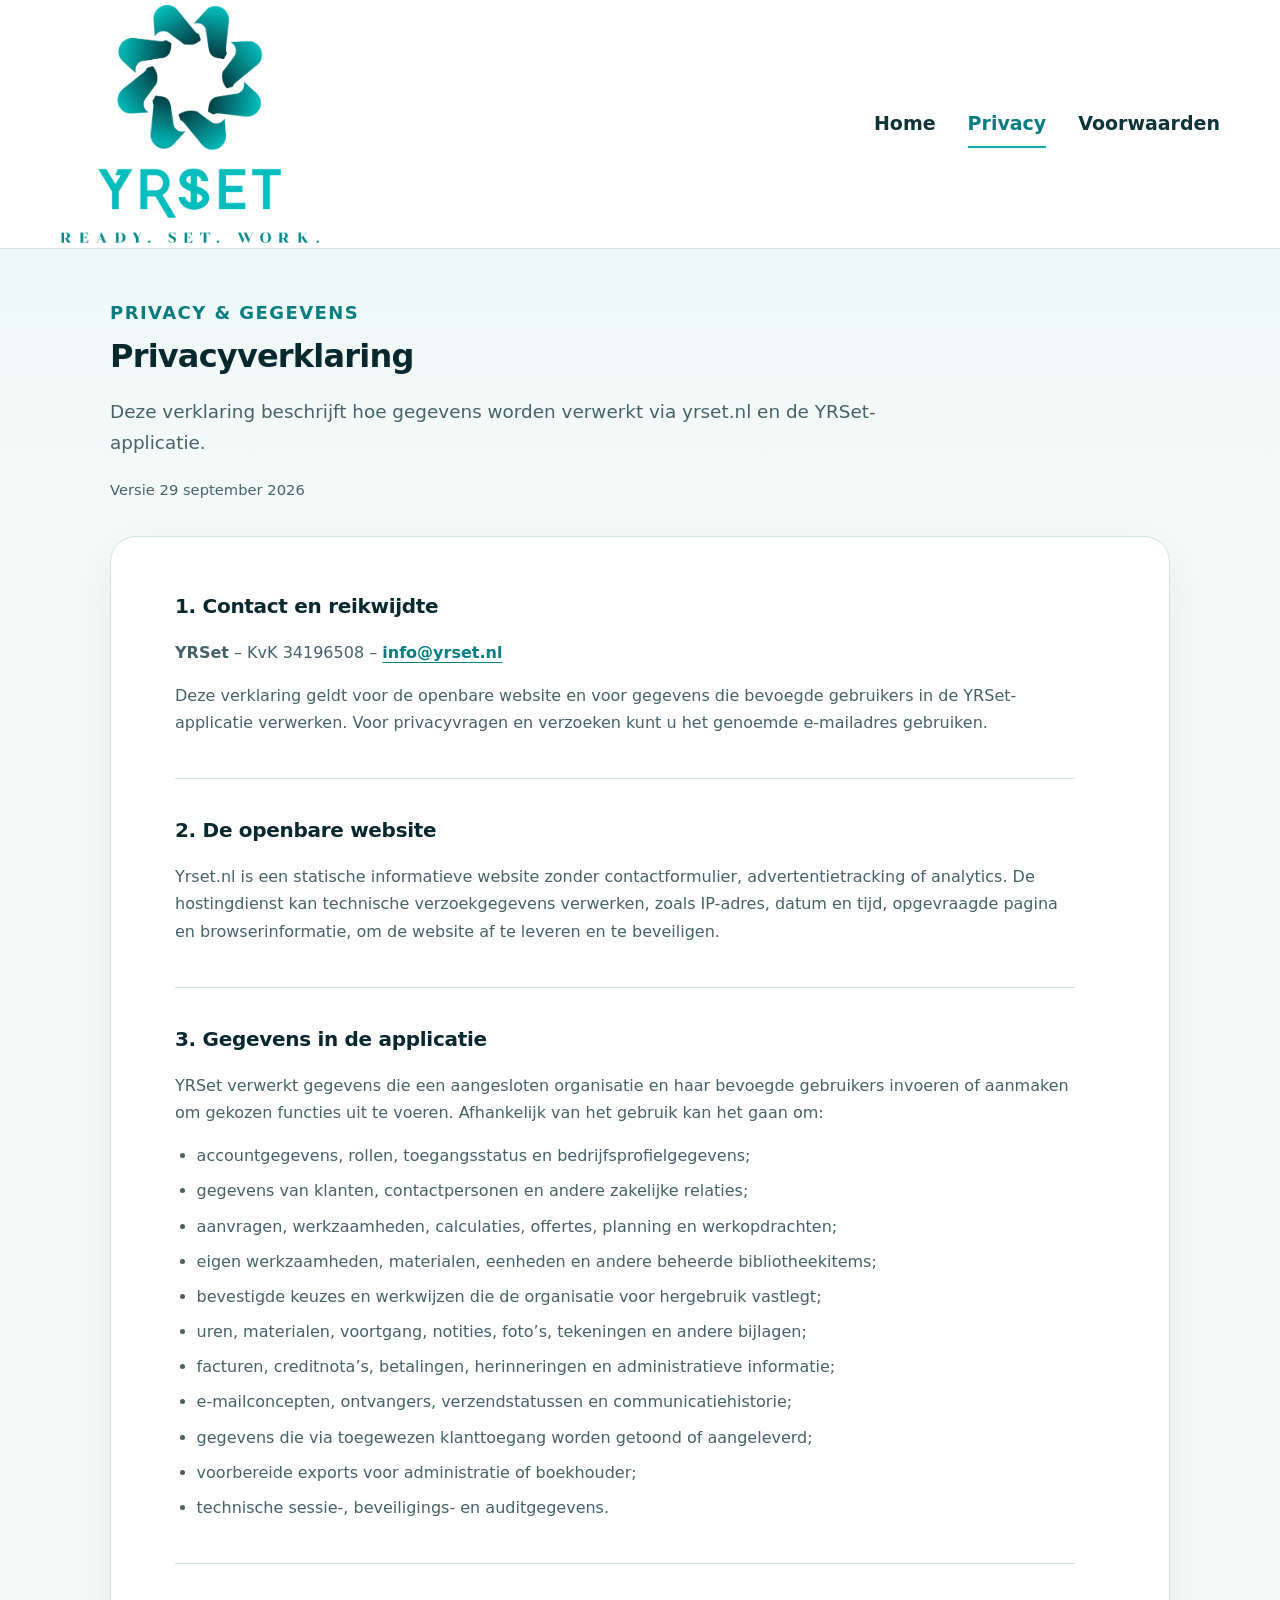
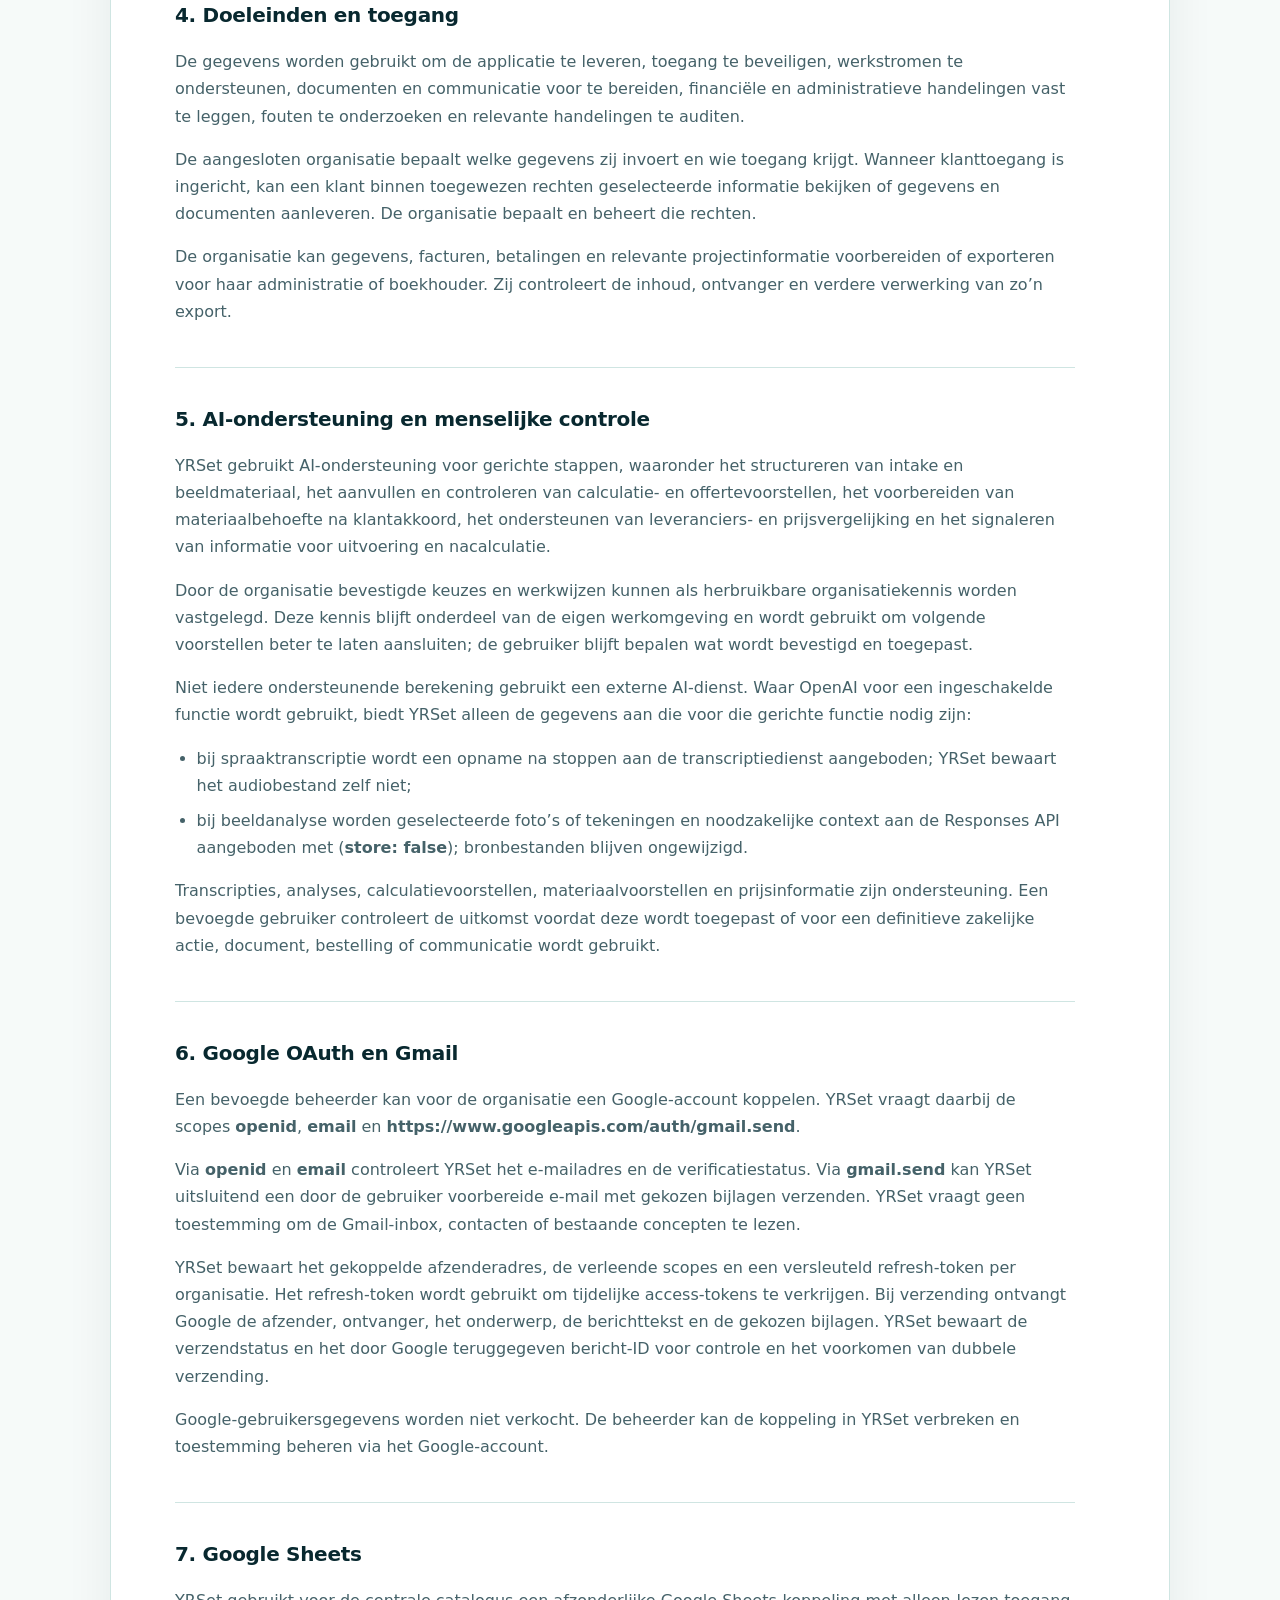
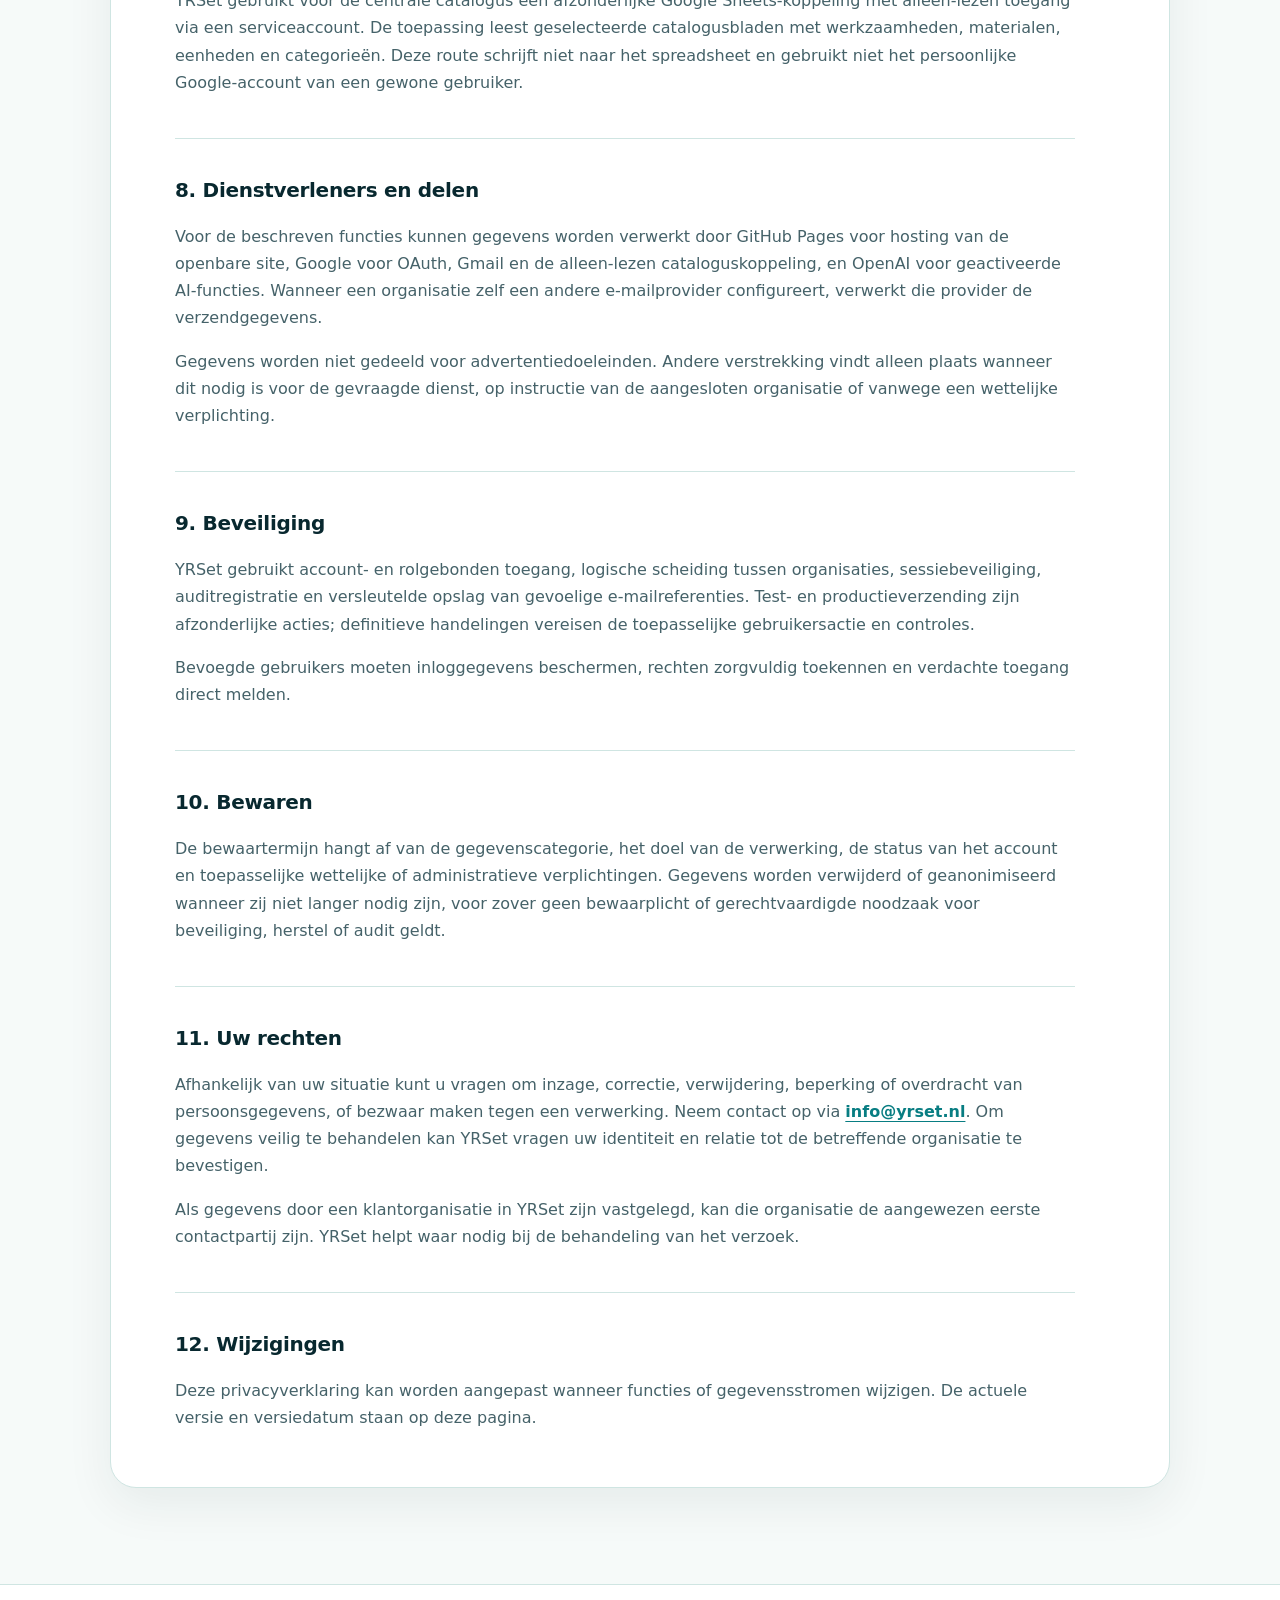
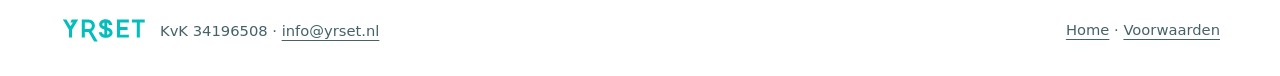
==== commit 88743b25: "Simplify privacy scope styling" ====
--- a/privacy/index.html
+++ b/privacy/index.html
@@ -22,9 +22,9 @@
 
       <section><h2>4. Doeleinden en toegang</h2><p>De gegevens worden gebruikt om de applicatie te leveren, toegang te beveiligen, werkstromen te ondersteunen, documenten en communicatie voor te bereiden, financiële en administratieve handelingen vast te leggen, fouten te onderzoeken en relevante handelingen te auditen.</p><p>De aangesloten organisatie bepaalt welke gegevens zij invoert en wie toegang krijgt. Wanneer klanttoegang is ingericht, kan een klant binnen toegewezen rechten geselecteerde informatie bekijken of gegevens en documenten aanleveren. De organisatie bepaalt en beheert die rechten.</p><p>De organisatie kan gegevens, facturen, betalingen en relevante projectinformatie voorbereiden of exporteren voor haar administratie of boekhouder. Zij controleert de inhoud, ontvanger en verdere verwerking van zo’n export.</p></section>
 
-      <section><h2>5. AI-ondersteuning en menselijke controle</h2><p>YRSet gebruikt AI-ondersteuning voor gerichte stappen, waaronder het structureren van intake en beeldmateriaal, het aanvullen en controleren van calculatie- en offertevoorstellen, het voorbereiden van materiaalbehoefte na klantakkoord, het ondersteunen van leveranciers- en prijsvergelijking en het signaleren van informatie voor uitvoering en nacalculatie.</p><p>Door de organisatie bevestigde keuzes en werkwijzen kunnen als herbruikbare organisatiekennis worden vastgelegd. Deze kennis blijft onderdeel van de eigen werkomgeving en wordt gebruikt om volgende voorstellen beter te laten aansluiten; de gebruiker blijft bepalen wat wordt bevestigd en toegepast.</p><p>Niet iedere ondersteunende berekening gebruikt een externe AI-dienst. Waar OpenAI voor een ingeschakelde functie wordt gebruikt, biedt YRSet alleen de gegevens aan die voor die gerichte functie nodig zijn:</p><ul><li>bij spraaktranscriptie wordt een opname na stoppen aan de transcriptiedienst aangeboden; YRSet bewaart het audiobestand zelf niet;</li><li>bij beeldanalyse worden geselecteerde foto’s of tekeningen en noodzakelijke context aan de Responses API aangeboden met <code>store: false</code>; bronbestanden blijven ongewijzigd.</li></ul><p>Transcripties, analyses, calculatievoorstellen, materiaalvoorstellen en prijsinformatie zijn ondersteuning. Een bevoegde gebruiker controleert de uitkomst voordat deze wordt toegepast of voor een definitieve zakelijke actie, document, bestelling of communicatie wordt gebruikt.</p></section>
+      <section><h2>5. AI-ondersteuning en menselijke controle</h2><p>YRSet gebruikt AI-ondersteuning voor gerichte stappen, waaronder het structureren van intake en beeldmateriaal, het aanvullen en controleren van calculatie- en offertevoorstellen, het voorbereiden van materiaalbehoefte na klantakkoord, het ondersteunen van leveranciers- en prijsvergelijking en het signaleren van informatie voor uitvoering en nacalculatie.</p><p>Door de organisatie bevestigde keuzes en werkwijzen kunnen als herbruikbare organisatiekennis worden vastgelegd. Deze kennis blijft onderdeel van de eigen werkomgeving en wordt gebruikt om volgende voorstellen beter te laten aansluiten; de gebruiker blijft bepalen wat wordt bevestigd en toegepast.</p><p>Niet iedere ondersteunende berekening gebruikt een externe AI-dienst. Waar OpenAI voor een ingeschakelde functie wordt gebruikt, biedt YRSet alleen de gegevens aan die voor die gerichte functie nodig zijn:</p><ul><li>bij spraaktranscriptie wordt een opname na stoppen aan de transcriptiedienst aangeboden; YRSet bewaart het audiobestand zelf niet;</li><li>bij beeldanalyse worden geselecteerde foto’s of tekeningen en noodzakelijke context aan de Responses API aangeboden met (<strong>store: false</strong>); bronbestanden blijven ongewijzigd.</li></ul><p>Transcripties, analyses, calculatievoorstellen, materiaalvoorstellen en prijsinformatie zijn ondersteuning. Een bevoegde gebruiker controleert de uitkomst voordat deze wordt toegepast of voor een definitieve zakelijke actie, document, bestelling of communicatie wordt gebruikt.</p></section>
 
-      <section><h2>6. Google OAuth en Gmail</h2><p>Een bevoegde beheerder kan voor de organisatie een Google-account koppelen. YRSet vraagt daarbij de scopes <code>openid</code>, <code>email</code> en <code>https://www.googleapis.com/auth/gmail.send</code>.</p><p>Via <code>openid</code> en <code>email</code> controleert YRSet het e-mailadres en de verificatiestatus. Via <code>gmail.send</code> kan YRSet uitsluitend een door de gebruiker voorbereide e-mail met gekozen bijlagen verzenden. YRSet vraagt geen toestemming om de Gmail-inbox, contacten of bestaande concepten te lezen.</p><p>YRSet bewaart het gekoppelde afzenderadres, de verleende scopes en een versleuteld refresh-token per organisatie. Het refresh-token wordt gebruikt om tijdelijke access-tokens te verkrijgen. Bij verzending ontvangt Google de afzender, ontvanger, het onderwerp, de berichttekst en de gekozen bijlagen. YRSet bewaart de verzendstatus en het door Google teruggegeven bericht-ID voor controle en het voorkomen van dubbele verzending.</p><p>Google-gebruikersgegevens worden niet verkocht. De beheerder kan de koppeling in YRSet verbreken en toestemming beheren via het Google-account.</p></section>
+      <section><h2>6. Google OAuth en Gmail</h2><p>Een bevoegde beheerder kan voor de organisatie een Google-account koppelen. YRSet vraagt daarbij de scopes <strong>openid</strong>, <strong>email</strong> en <strong>https://www.googleapis.com/auth/gmail.send</strong>.</p><p>Via <strong>openid</strong> en <strong>email</strong> controleert YRSet het e-mailadres en de verificatiestatus. Via <strong>gmail.send</strong> kan YRSet uitsluitend een door de gebruiker voorbereide e-mail met gekozen bijlagen verzenden. YRSet vraagt geen toestemming om de Gmail-inbox, contacten of bestaande concepten te lezen.</p><p>YRSet bewaart het gekoppelde afzenderadres, de verleende scopes en een versleuteld refresh-token per organisatie. Het refresh-token wordt gebruikt om tijdelijke access-tokens te verkrijgen. Bij verzending ontvangt Google de afzender, ontvanger, het onderwerp, de berichttekst en de gekozen bijlagen. YRSet bewaart de verzendstatus en het door Google teruggegeven bericht-ID voor controle en het voorkomen van dubbele verzending.</p><p>Google-gebruikersgegevens worden niet verkocht. De beheerder kan de koppeling in YRSet verbreken en toestemming beheren via het Google-account.</p></section>
 
       <section><h2>7. Google Sheets</h2><p>YRSet gebruikt voor de centrale catalogus een afzonderlijke Google Sheets-koppeling met alleen-lezen toegang via een serviceaccount. De toepassing leest geselecteerde catalogusbladen met werkzaamheden, materialen, eenheden en categorieën. Deze route schrijft niet naar het spreadsheet en gebruikt niet het persoonlijke Google-account van een gewone gebruiker.</p></section>
 
